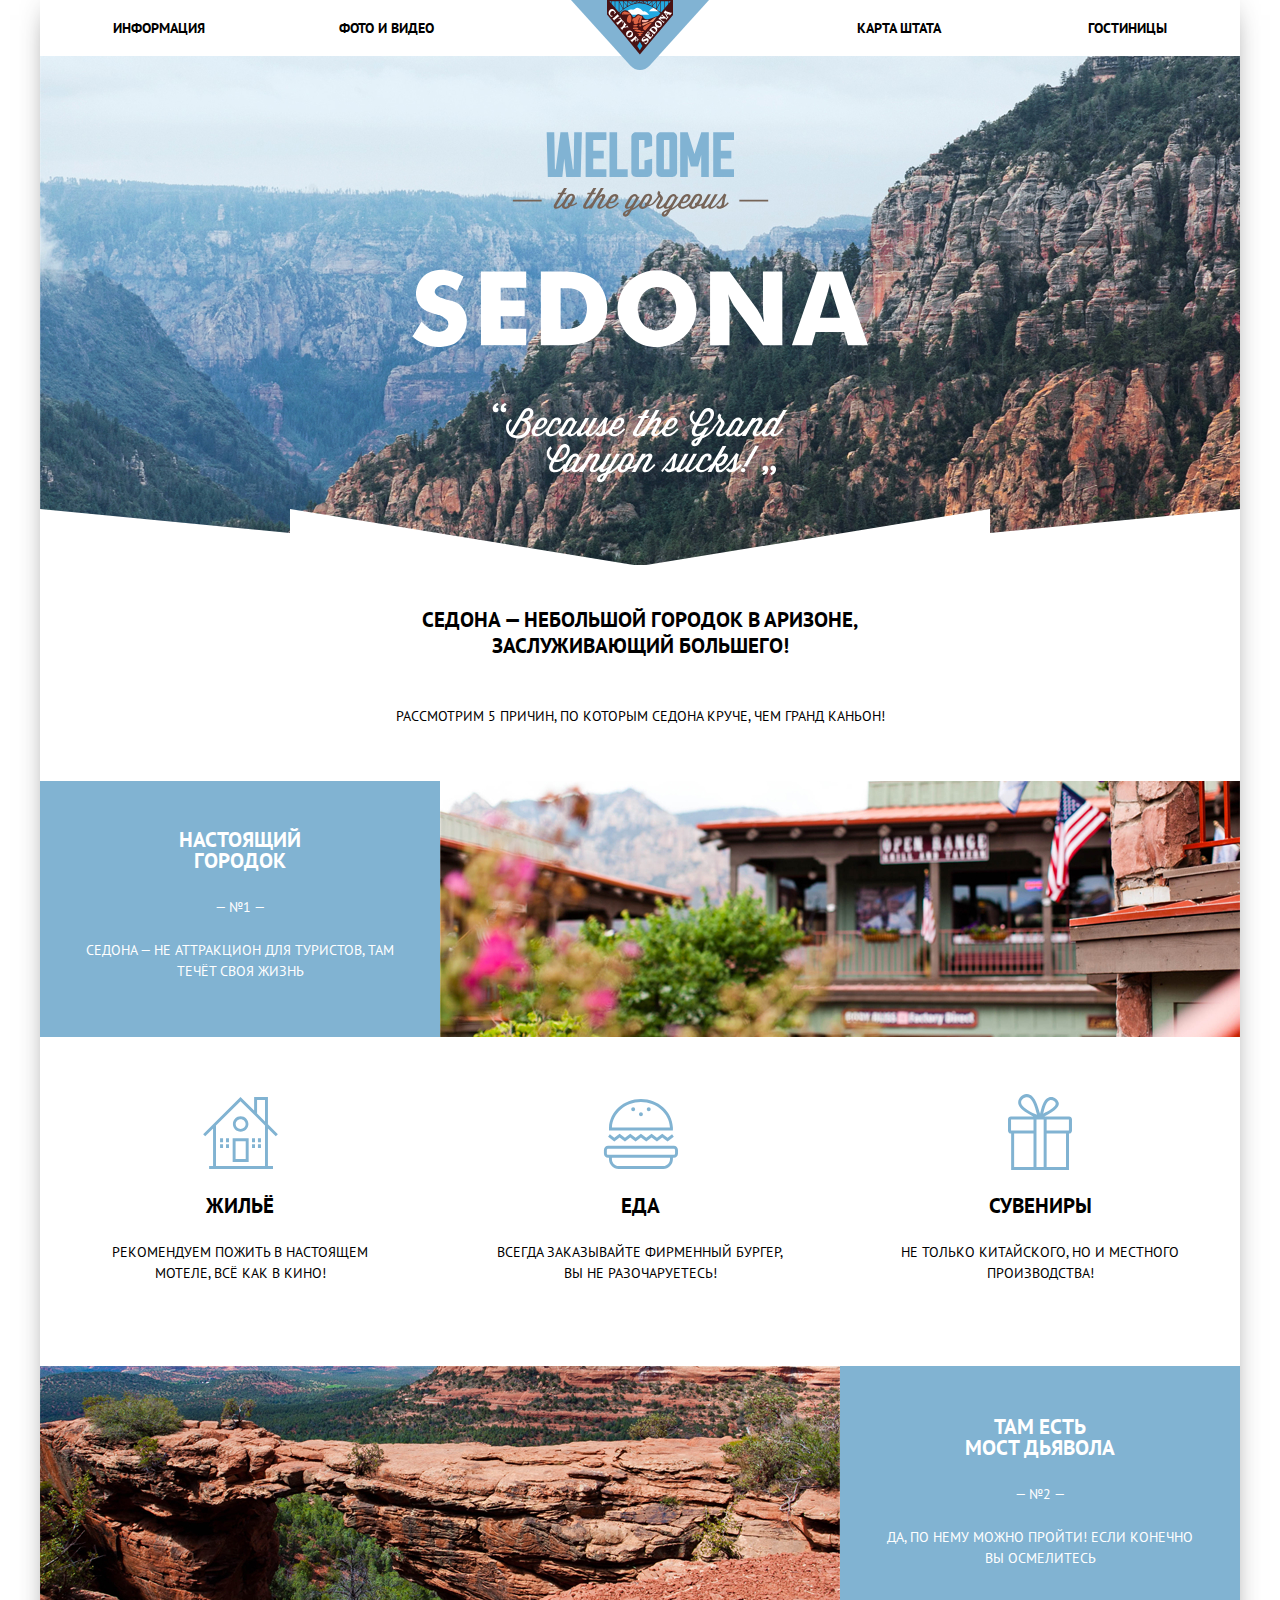
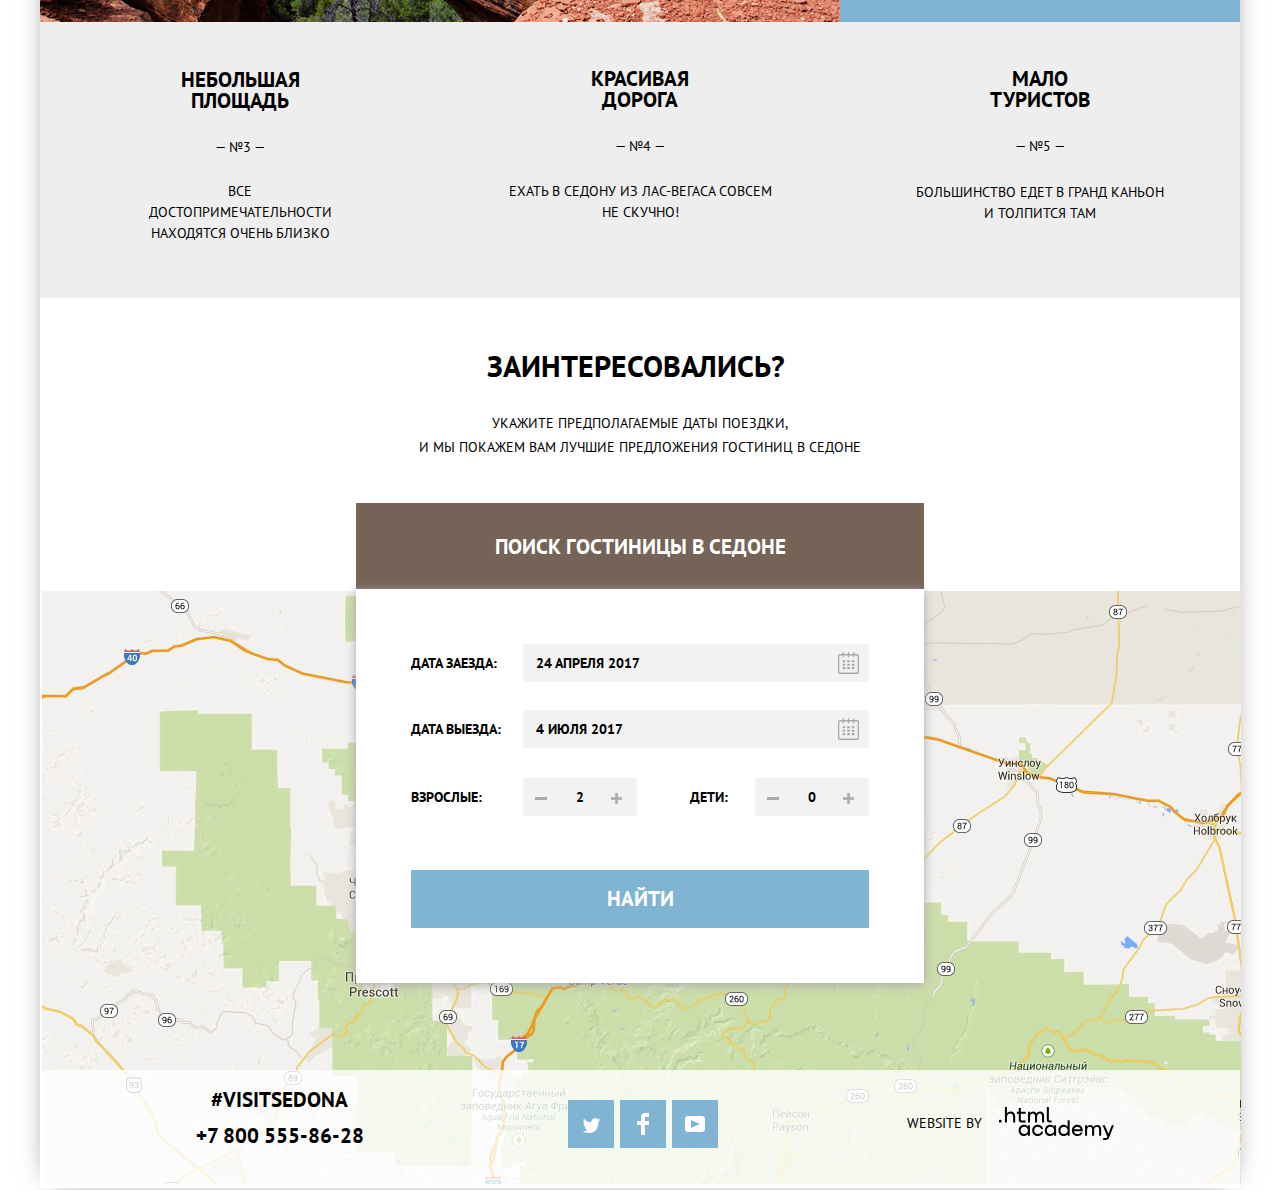
==== index.html @ 427b2b79 "правки" ====
<!DOCTYPE html>
<html class="page" lang="ru">
  <head>
    <meta charset="utf-8">
    <title>HTML Academy: Седона</title>
    <link rel="stylesheet" href="https://fonts.googleapis.com/css2?family=PT+Sans:ital,wght@0,400;0,700;1,400;1,700&display=swap">
    <link href="css/normalize.css" rel="stylesheet">
    <link href="css/style.css" rel="stylesheet">
    <link rel="icon" href="favicon.ico">
    <link rel="icon" href="img/favicon/icon.svg" type="image/svg+xml">
    <link rel="apple-touch-icon" href="img/favicon/180.png">
    <link rel="manifest" href="manifest.webmanifest">
  </head> 
  <body class="page-body main-page-body">
    <header class="main-header">
      <nav class="main-navigation">
        <a class="main-header-logo">
          <img src="img/logo.svg" width="138" height="70" alt="Логотип сайта">
        </a>
        <ul class="site-navigation">
          <li class="site-navigation-item"><a href="#">Информация</a></li>
          <li class="site-navigation-item"><a href="#">Фото и видео</a></li>
          <li class="site-navigation-item"><a href="#">Карта штата</a></li>
          <li class="site-navigation-item"><a href="catalog.html">Гостиницы</a></li>
      </ul>
  </nav>
    </header>  
    <main class="center">
        <section class="greetings">
          <div class="greetings-picture">
            <img class="welcome-sedona" src="img/welcome-imgs/welcome.svg" width="457" height="351" alt="Welcome to the georgeous Sedona! Because the Grand Canyon sucks! ">
          </div>
          <div class="greetings-text">
            <h1 class="welcome">Седона — небольшой городок в Аризоне,<br>заслуживающий большего!</h1>
            <p>Рассмотрим 5 причин, по которым Седона круче, чем Гранд Каньон!</p>
          </div>
          <div class="greetings-decoration">
            <svg width="1200" height="57" viewBox="0 0 1200 57" fill="none" xmlns="http://www.w3.org/2000/svg">
              <path d="M0 57V0L250 24V0L600 57L950 0V24L1200 0V57H0Z" fill="white"/>
            </svg>
          </div>
        </section>
        <section class="features">
          <h2 class="visually-hidden">Преимущества</h2>
            <ul class="features-list">
              <li class="feature-item feature-special-1">
                <div class="feature-item-text true-town">
                  <h3>Настоящий<br>городок</h3>
                  <p>— №1 —</p>
                  <p>Седона — не аттракцион для туристов, там<br>течёт своя жизнь</p>
                </div>
                <img src="img/main-page-imgs/cafe-img.jpg" width="800" height="256" alt="Повседневная атмосфера города">
                <ul class="entertainments-list">
                  <li class="entertainment-item house">
                    <h3>Жильё</h3>
                    <p>Рекомендуем пожить в настоящем<br>мотеле, всё как в кино!</p>
                  </li>
                  <li class="entertainment-item food">
                    <h3>Еда</h3>
                    <p>Всегда заказывайте фирменный бургер,<br>вы не разочаруетесь!</p>
                  </li>
                  <li class="entertainment-item souvenirs">
                    <h3>Сувениры</h3>
                    <p>Не только китайского, но и местного<br>производства!</p>
                  </li>
                </ul>
              </li>
              <li class="feature-item feature-special-2">
                <div class="feature-item-text bridge">
                  <h3>Там есть<br>Мост дьявола</h3>
                  <p>— №2 —</p>
                  <p>Да, по нему можно пройти! Если конечно<br>вы осмелитесь</p>
                </div>
                  <img src="img/main-page-imgs/bridge-img.jpg" width="800" height="256" alt="Каменный проход над пропастью">
              </li>
              <li class="feature-item square">
                  <h3>Небольшая<br> площадь</h3>
                  <p>— №3 —</p>
                  <p>Все достопримечательности находятся очень близко</p>
              </li>
              <li class="feature-item road">
                  <h3>Красивая<br> дорога</h3>
                  <p>— №4 —</p>
                  <p>Ехать в седону из Лас-Вегаса совсем не скучно!</p>
              </li>
              <li class="feature-item tourists">
                  <h3>Мало<br> туристов</h3>
                  <p>— №5 —</p>
                  <p>Большинство едет в гранд каньон и толпится там</p>
              </li>
            </ul>
        </section>
        <section class="modal">
          <h2 class="interested">Заинтересовались?</h2>

          <p class="modal-descripion">Укажите предполагаемые даты поездки,<br>и мы покажем вам лучшие предложения гостиниц в Седоне</p>
          <button class="button modal-open" type="button">поиск гостиницы в Седоне</button>
          <form class="find-hotel-form" action="https://echo.htmlacademy.ru" method="post">
            <p class="find-hotel-item input-flex-calendar">
              <label for="check-in">Дата заезда:</label>   
            </p>
            <div class="calendar-container input-flex-calendar">         
              <input class="form-background form-date" type="text" name="check-in" id="check-in" placeholder="24 апреля 2017">
              <button class="calendar button-input" type="button">
                <svg width="21" height="23" viewBox="0 0 21 23" fill="none" xmlns="http://www.w3.org/2000/svg">
                  <path fill-rule="evenodd" clip-rule="evenodd" d="M16.406 3.02498H19.251C20.217 3.02498 21 3.84698 21 4.86198V21.164C21 22.179 20.217 23 19.251 23H1.75C0.784 23 0 22.179 0 21.164V4.86198C0 3.84698 0.784 3.02498 1.75 3.02498H4.593V1.64798C4.593 1.26698 4.887 0.958984 5.25 0.958984C5.612 0.958984 5.906 1.26698 5.906 1.64798V3.02498H9.844V1.64798C9.844 1.26698 10.138 0.958984 10.501 0.958984C10.862 0.958984 11.156 1.26698 11.156 1.64798V3.02498H15.094V1.64798C15.094 1.26698 15.387 0.958984 15.75 0.958984C16.112 0.958984 16.406 1.26698 16.406 1.64798V3.02498ZM19.5646 21.484C19.6466 21.3979 19.691 21.2828 19.688 21.164H19.689V4.86198C19.689 4.60898 19.493 4.40298 19.252 4.40298H16.407V5.78098C16.407 6.16198 16.113 6.46998 15.751 6.46998C15.388 6.46998 15.095 6.16198 15.095 5.78098V4.40298H11.157V5.78098C11.157 6.16198 10.863 6.46998 10.502 6.46998C10.139 6.46998 9.845 6.16198 9.845 5.78098V4.40298H5.907V5.78098C5.907 6.16198 5.613 6.46998 5.251 6.46998C4.888 6.46998 4.594 6.16198 4.594 5.78098V4.40298H1.75C1.50263 4.40953 1.30696 4.61458 1.312 4.86198V21.164C1.30696 21.4114 1.50263 21.6164 1.75 21.623H19.251C19.3698 21.6201 19.4826 21.5701 19.5646 21.484Z" fill="#A9A9A9"/>
                  <path fill-rule="evenodd" clip-rule="evenodd" d="M4.59399 9.2251H7.21899V11.2911H4.59399V9.2251ZM4.59399 12.6681H7.21899V14.7351H4.59399V12.6681ZM7.21899 16.1121H4.59399V18.1781H7.21899V16.1121ZM9.18799 16.1121H11.813V18.1781H9.18799V16.1121ZM11.813 12.6681H9.18799V14.7351H11.813V12.6681ZM9.18799 9.2251H11.813V11.2911H9.18799V9.2251ZM16.406 16.1121H13.781V18.1781H16.406V16.1121ZM13.781 12.6681H16.406V14.7351H13.781V12.6681ZM16.406 9.2251H13.781V11.2911H16.406V9.2251Z" fill="#A9A9A9"/>
                </svg>
              </button>
            </div>
            <p class="find-hotel-item input-flex-calendar">
              <label for="check-out">Дата выезда:</label>
            </p>
            <div class="calendar-container input-flex-calendar">
              <input class="form-background form-date" type="text" name="check-out" id="check-out" placeholder="4 июля 2017">
              <button class="calendar button-input" type="button">
                <svg width="21" height="23" viewBox="0 0 21 23" fill="none" xmlns="http://www.w3.org/2000/svg">
                  <path fill-rule="evenodd" clip-rule="evenodd" d="M16.406 3.02498H19.251C20.217 3.02498 21 3.84698 21 4.86198V21.164C21 22.179 20.217 23 19.251 23H1.75C0.784 23 0 22.179 0 21.164V4.86198C0 3.84698 0.784 3.02498 1.75 3.02498H4.593V1.64798C4.593 1.26698 4.887 0.958984 5.25 0.958984C5.612 0.958984 5.906 1.26698 5.906 1.64798V3.02498H9.844V1.64798C9.844 1.26698 10.138 0.958984 10.501 0.958984C10.862 0.958984 11.156 1.26698 11.156 1.64798V3.02498H15.094V1.64798C15.094 1.26698 15.387 0.958984 15.75 0.958984C16.112 0.958984 16.406 1.26698 16.406 1.64798V3.02498ZM19.5646 21.484C19.6466 21.3979 19.691 21.2828 19.688 21.164H19.689V4.86198C19.689 4.60898 19.493 4.40298 19.252 4.40298H16.407V5.78098C16.407 6.16198 16.113 6.46998 15.751 6.46998C15.388 6.46998 15.095 6.16198 15.095 5.78098V4.40298H11.157V5.78098C11.157 6.16198 10.863 6.46998 10.502 6.46998C10.139 6.46998 9.845 6.16198 9.845 5.78098V4.40298H5.907V5.78098C5.907 6.16198 5.613 6.46998 5.251 6.46998C4.888 6.46998 4.594 6.16198 4.594 5.78098V4.40298H1.75C1.50263 4.40953 1.30696 4.61458 1.312 4.86198V21.164C1.30696 21.4114 1.50263 21.6164 1.75 21.623H19.251C19.3698 21.6201 19.4826 21.5701 19.5646 21.484Z" fill="#A9A9A9"/>
                  <path fill-rule="evenodd" clip-rule="evenodd" d="M4.59399 9.2251H7.21899V11.2911H4.59399V9.2251ZM4.59399 12.6681H7.21899V14.7351H4.59399V12.6681ZM7.21899 16.1121H4.59399V18.1781H7.21899V16.1121ZM9.18799 16.1121H11.813V18.1781H9.18799V16.1121ZM11.813 12.6681H9.18799V14.7351H11.813V12.6681ZM9.18799 9.2251H11.813V11.2911H9.18799V9.2251ZM16.406 16.1121H13.781V18.1781H16.406V16.1121ZM13.781 12.6681H16.406V14.7351H13.781V12.6681ZM16.406 9.2251H13.781V11.2911H16.406V9.2251Z" fill="#A9A9A9"/>
                </svg>
              </button>
            </div>
            <p class="find-hotel-item input-flex-lessmore">
              <label for="adults">Взрослые:</label>
            </p>
            <div class="less-more-container input-flex-lessmore" >
              <input class="form-background form-people" type="text" name="adults" id="adults" placeholder="2">
              <button class="less button-input" type="button">
                <svg width="12" height="3" viewBox="0 0 12 3" fill="none" xmlns="http://www.w3.org/2000/svg">
                  <rect width="12" height="3" fill="#A9A9A9"/>
                </svg>
              </button>
              <button class="more button-input" type="button">
                <svg width="11" height="11" viewBox="0 0 11 11" fill="none" xmlns="http://www.w3.org/2000/svg">
                  <path fill-rule="evenodd" clip-rule="evenodd" d="M4.23086 6.76932V11H6.76932V6.76932H11V4.23086H6.76932V0H4.23085V4.23086H0V6.76932H4.23086Z" fill="#A9A9A9"/>
                </svg>
              </button>
            </div>
            <p class="find-hotel-item input-flex-lessmore left">
            <label for="kids">Дети:</label>
            </p>
            <div class="less-more-container input-flex-lessmore">
              <input class="form-background form-people" type="text" name="kids" id="kids" placeholder="0">
              <button class="less button-input" type="button">
                <svg width="12" height="3" viewBox="0 0 12 3" fill="none" xmlns="http://www.w3.org/2000/svg">
                  <rect width="12" height="3" fill="#A9A9A9"/>
                </svg>
              </button>
              <button class="more button-input" type="button">
                <svg width="11" height="11" viewBox="0 0 11 11" fill="none" xmlns="http://www.w3.org/2000/svg">
                  <path fill-rule="evenodd" clip-rule="evenodd" d="M4.23086 6.76932V11H6.76932V6.76932H11V4.23086H6.76932V0H4.23085V4.23086H0V6.76932H4.23086Z" fill="#A9A9A9"/>
                </svg>
              </button>
            </div>
            <button class="button modal-submit" type="submit">Найти</button>
          </form>
        </section>
        <section class="map">
          <h2 class="visually-hidden">Где находится Седона?</h2>
          <a href="https://goo.gl/maps/r3oEEsJiwY8pr3YB9">
            <img src="img/map.png" width="1199" height="594" alt="Как добраться до города">
          </a>
        </section>
      </main>
      <footer class="main-footer footer-opacity">
        <div class="footer-info">
          <p class="hashtag">
            #visitsedona
          </p>
          <p class="contacts">
            <a class="footer-phone" href="tel:+78005558628">+7 800 555-86-28</a>
          </p>
        </div>
        <section class="footer-social">
          <h2>Давайте дружить!</h2>
            <ul class="social-list">
              <li>
                <a class="social-button twitter" href="#">
                  <span class="visually-hidden">Twitter</span>
                  <svg width="17" height="17" viewBox="0 0 17 17" fill="none" xmlns="http://www.w3.org/2000/svg">
                    <path d="M10.95 1.14409C12.635 0.648089 13.934 1.41409 14.527 2.32309C15.2 2.09209 15.858 1.84209 16.538 1.61509C16.5249 2.30145 16.2117 2.94761 15.681 3.38309C16.366 3.55309 16.985 2.89209 16.985 2.89209C16.816 3.89209 15.979 4.68009 15.422 4.91609C15.191 11.6661 12.247 16.1331 5.34498 15.9981H4.89898C4.48898 15.9981 0.734977 15.5381 0.000976562 14.1111C2.27198 14.3071 3.89398 13.6891 4.69398 12.9341C3.73398 12.6341 2.01498 12.4571 1.71498 9.98409C2.06398 10.0901 2.27898 10.2121 2.90498 10.1031C1.70498 9.24709 0.373977 8.53009 0.447977 6.33009C0.732977 6.65809 1.51498 6.86609 1.78798 6.80209C1.08498 6.56109 -0.182023 3.44209 0.893977 1.85009C2.71198 3.70409 4.62898 5.45609 8.04598 5.62309C8.25398 3.33009 9.18298 1.79309 10.95 1.14409Z" fill="white"/>
                  </svg>
                </a>
              </li>
              <li>
                <a class="social-button facebook" href="#">
                  <span class="visually-hidden">Facebook</span>
                  <svg width="12" height="22" viewBox="0 0 12 22" fill="none" xmlns="http://www.w3.org/2000/svg">
                    <path d="M12 4V0H8C5.79086 0 4 1.79086 4 4V8H0V12H4V22H8V12H12V8H8V4H12Z" fill="white"/>
                  </svg>                    
                </a>
              </li>
              <li>
                <a class="social-button youtube" href="#">
                  <span class="visually-hidden">YouTube</span>
                  <svg width="20" height="16" viewBox="0 0 20 16" fill="none" xmlns="http://www.w3.org/2000/svg">
                    <path fill-rule="evenodd" clip-rule="evenodd" d="M3 0H17C18.65 0 20 1.35 20 3V13C20 14.65 18.65 16 17 16H3C1.35 16 0 14.65 0 13V3C0 1.35 1.35 0 3 0ZM6.027 4.002V11.998L15.014 8L6.027 4.002Z" fill="white"/>
                  </svg>
                </a>
              </li>
            </ul>
        </section>
        <p class="footer-copyright">
          <span> Website by</span>
          <a class="button htmlacademy-logo" href="https://htmlacademy.ru/intensive/htmlcss">
            <svg width="115" height="33" viewBox="0 0 115 33" fill="none" xmlns="http://www.w3.org/2000/svg">
            <path d="M0 12.8691V15.4429H2.45789V12.8691H0Z" fill="black"/>
            <path d="M11.6466 4.52562C10.0863 4.52562 8.82534 5.23341 8.03454 6.26294H7.94905V0H5.91864V15.4429H7.94905V10.1451C7.94905 8.02172 9.27418 6.49888 11.2191 6.49888C13.0572 6.49888 14.1258 7.87158 14.1258 9.71614V15.4429H16.1563V9.35153C16.1563 6.41308 14.3396 4.52562 11.6466 4.52562Z" fill="black"/>
            <path d="M26.6171 4.82696H21.8082V1.07349H19.7778V4.82696H17.8542V6.80022H19.7778V12.7843C19.7778 14.5002 20.7396 15.4439 22.4708 15.4439H26.6171V13.4492H22.8769C22.193 13.4492 21.8082 13.0632 21.8082 12.3983V6.80022H26.6171V4.82696Z" fill="black"/>
            <path d="M41.1215 4.54712C39.497 4.54712 38.2576 5.34071 37.5736 6.60618H37.5095C36.8897 5.36217 35.7356 4.54712 34.154 4.54712C32.7434 4.54712 31.6746 5.29781 31.0336 6.3488H30.948V4.82596H29.0031V15.4429H31.0336V9.99504C31.0336 8.00032 32.0806 6.54184 33.6624 6.49894C35.1584 6.45604 36.0347 7.52847 36.0347 9.13708V15.4429H38.0652V9.82343C38.0652 7.44266 39.4758 6.49894 40.6941 6.49894C42.1688 6.49894 43.0452 7.52847 43.0452 9.13708V15.4429H45.0754V8.92261C45.0754 6.3488 43.6221 4.54712 41.1215 4.54712Z" fill="black"/>
            <path d="M47.8271 12.6975C47.8271 14.4348 48.8103 15.4429 50.6269 15.4429H52.6359V13.4696H50.9261C50.2422 13.4696 49.8574 13.0835 49.8574 12.4186V0H47.8271V12.6975Z" fill="black"/>
            <path d="M28.9048 19.6888H28.8192C28.027 18.6227 26.7425 17.8764 25.0295 17.8551C21.882 17.8124 19.6338 20.1365 19.6338 23.4202C19.6338 26.7252 21.9248 29.0494 25.008 29.0068C26.7637 28.9853 28.027 28.1965 28.8192 27.0663H28.9048V28.7081H30.9177V18.1536H28.9048V19.6888ZM25.3077 27.0451C23.081 27.0451 21.6679 25.4245 21.6679 23.4202C21.6679 21.4159 23.081 19.7954 25.3077 19.7954C27.4703 19.7954 28.8836 21.4159 28.8836 23.4202C28.8836 25.4033 27.4703 27.0451 25.3077 27.0451Z" fill="black"/>
            <path d="M44.2095 21.9915C43.717 19.6034 41.5973 17.855 38.8139 17.855C35.4524 17.855 33.2042 20.307 33.2042 23.4201C33.2042 26.5331 35.4524 29.0067 38.8139 29.0067C41.5973 29.0067 43.717 27.2155 44.2095 24.8061H42.0898C41.6617 26.1494 40.3984 27.0662 38.8354 27.0662C36.6513 27.0662 35.2381 25.4244 35.2381 23.4201C35.2381 21.4158 36.6513 19.7953 38.8354 19.7953C40.4625 19.7953 41.6617 20.7548 42.0898 21.9915H44.2095Z" fill="black"/>
            <path d="M55.0836 19.6888H54.998C54.2058 18.6227 52.921 17.8764 51.2081 17.8551C48.0607 17.8124 45.8125 20.1365 45.8125 23.4202C45.8125 26.7252 48.1036 29.0494 51.1866 29.0068C52.9425 28.9853 54.2058 28.1965 54.998 27.0663H55.0836V28.7081H57.0962V18.1536H55.0836V19.6888ZM51.4866 27.0451C49.2596 27.0451 47.8466 25.4245 47.8466 23.4202C47.8466 21.4159 49.2596 19.7954 51.4866 19.7954C53.6491 19.7954 55.0622 21.4159 55.0622 23.4202C55.0622 25.4033 53.6491 27.0451 51.4866 27.0451Z" fill="black"/>
            <path d="M68.6538 19.7953H68.5682C67.776 18.6652 66.4483 17.8763 64.7568 17.855C61.6738 17.8123 59.3827 20.1365 59.3827 23.4415C59.3827 26.7251 61.6309 29.0493 64.7783 29.0067C66.4483 28.9853 67.776 28.239 68.5468 27.1729H68.6538V28.708H70.6665V13.356H68.6538V19.7953ZM65.0568 27.0662C62.8298 27.0662 61.4168 25.4458 61.4168 23.4415C61.4168 21.4372 62.8298 19.8166 65.0568 19.8166C67.2193 19.8166 68.6324 21.4585 68.6324 23.4415C68.6324 25.4458 67.2193 27.0662 65.0568 27.0662Z" fill="black"/>
            <path d="M78.3297 17.855C75.0752 17.855 72.8483 20.3497 72.8483 23.4414C72.8483 26.4479 74.9467 29.0067 78.3724 29.0067C80.8561 29.0067 82.8475 27.6633 83.5541 25.4244H81.4342C80.9634 26.4267 79.8286 27.0662 78.4582 27.0662C76.5312 27.0662 75.1608 25.7869 75.0108 24.1451H83.7682C84.0464 20.6269 81.8412 17.855 78.3297 17.855ZM78.2868 19.7953C79.9783 19.7953 81.2416 20.8401 81.5627 22.354H75.0538C75.3534 20.8614 76.6168 19.7953 78.2868 19.7953Z" fill="black"/>
            <path d="M98.1985 17.8762C96.5713 17.8762 95.3295 18.6651 94.6443 19.9232H94.5799C93.9591 18.6865 92.8029 17.8762 91.2184 17.8762C89.8054 17.8762 88.7347 18.6225 88.0924 19.6673H88.0068V18.1534H86.0583V28.7079H88.0924V23.2921C88.0924 21.3091 89.1417 19.8592 90.7261 19.8165C92.2247 19.7739 93.1028 20.84 93.1028 22.4392V28.7079H95.1368V23.1215C95.1368 20.7547 96.5499 19.8165 97.7703 19.8165C99.2477 19.8165 100.125 20.84 100.125 22.4392V28.7079H102.16V22.226C102.16 19.6673 100.704 17.8762 98.1985 17.8762Z" fill="black"/>
            <path d="M109.441 27.0237L105.801 18.1536H103.553L108.392 29.7104L108.371 29.753C108.028 30.6272 107.643 30.947 106.701 30.947H104.196V32.9726H106.701C108.542 32.9726 109.527 32.1411 110.212 30.3499L114.88 18.1536H112.803L109.441 27.0237Z" fill="black"/>
            </svg>
          </a>
        </p>
      </footer>
  </body>
</html>
---- css/style.css ----
:root {
    --black-text: #000000;
    --black-light: #333333;
    --blue-light: #81B3D2;
    --blue_bright: #23A9E1;
    --blue-basic: #81B3D3;
    --blue-hover: #669EC0;
    --blue-focus: #5496BD;
    --grey-dark: #766458;
    --grey-button: #766357;
    --grey-light: #A9A9A9;
    --grey-wet: #666666;
    --grey-extra-light: #CACACA; 
    --grey-button-hover: #604E43;
    --grey-button-focus: #503E33; 
    --grey-footer-focus: #BDBBBC; 
    --grey-form: #F2F2F2;
    --grey-blocked: #6A6A6A;
    --grey-shadow: #ABABAB;
    --grey-form-hover: #EBEBEB;
    --white-blocks: #FFFFFF;
    --white-basic: #EEEEEE;
    --white-body: #F2F2F2;
    --white-focus: #E5E5E5;  
    --white-opacity: rgba(255, 255, 255, 0.3);
    --footer-opacity: rgba(255, 255, 255, 0.8);
    --brown: #491213;
    --peach-dark: #DC6243;
    --peach-basic: #F49774;
    --peach-light: #F4B1A4;  
    --clear: rgba(0, 0, 0, 0);  
}

.visually-hidden {
    position: absolute;
    width: 1px;
    height: 1px;
    margin: -1px;
    border: 0;
    padding: 0;
    white-space: nowrap;
    clip-path: inset(100%);
    clip: rect(0 0 0 0);
    overflow: hidden;
}

.page {
    height: 100%;
}

.page-body {
    box-sizing: border-box;
    width: 1200px;
    margin: 0 auto;
    padding: 0;
    font-family: "PT Sans", "Arial", sans-serif;
    font-size: 14px;
    line-height: 21px;
    font-weight: 400;
    color: var(--black-text);
    text-transform: uppercase;
    background-color: var(--white-body);
    box-shadow: 0 0 30px -15px var(--black-light);
    background-color: var(--white-blocks);
    

    min-height: 100%;
    display: grid;
    grid-template-rows: min-content 1fr min-content;
    align-content: start;
}

a {
    text-decoration: none;
}
  

img {
    max-width: 100%;
    height: auto;
}

.main-header {
    width: 1200px;
}

.main-navigation {
    position: relative;

    font-size: 14px;
    line-height: 26px;
    color: var(--black-text);
    background-color: var(--white-blocks);

    font-weight: bold;    
    box-sizing: border-box;
    margin: 0;
    padding: 0;
}

.site-navigation {
    list-style: none; 
    margin: 0;
    padding: 15px 73px;
    box-sizing: border-box;
    width: 1200px;

    display: flex;
    justify-content: space-between;
}

.main-header-logo {
    box-sizing: border-box;

    position: absolute;
    left: 50%;
    transform: translatex(-50%);
    z-index: 1;
}

.site-navigation-item:nth-child(1) {
    box-sizing: border-box;
    width: 200px;
}

.site-navigation-item:nth-child(2)  {
    box-sizing: border-box;
    width: 200px;
    margin-right: 175px;
}

.site-navigation-item:nth-child(3)  {
    box-sizing: border-box;
    width: 200px;
    text-align: end;
}

.site-navigation-item:nth-child(4)  {
    box-sizing: border-box;
    width: 200px;
    margin: 0;
    text-align: end;
}


.site-navigation a {
    color: var(--black-text);
}

.site-navigation a:hover {
    color: var(--blue-light);
}


.site-navigation a:focus {
    color: var(--black-text);  
    opacity: 0.3;
}



.greetings {
    line-height: 26px;
    box-sizing: border-box;
}

.greetings-picture {
    background-image: url(../img/main-page-imgs/background-photo.jpg);
    background-color: var(--white-blocks);
    background-position:  center;
    background-repeat: no-repeat;
    background-size: cover;
    box-sizing: border-box;
    margin: 0;
    padding: 0;
    height: 509px;
    width: 1200px;

    position: relative;
}

.greetings-decoration {
    position: absolute;
    left: start;
    top: 509px;
}


.greetings-text {
    box-sizing: border-box;
    background-color: var(--white-blocks);
    margin: 0;
    padding: 42px 0 52px 0; 
    text-align: center;
    width: 1200px;
    
}

.greetings-text p {
    padding: 0;
    margin-top: 44px;
    margin-bottom: 0;
}

.welcome {
    font-size: 21px;
    line-height: 26px;
    font-weight: bold;
    box-sizing: border-box;
    margin: 0;
    text-align: center;
}

img.welcome-sedona {
    box-sizing: border-box;
    display: block;
    margin-left: auto;
    margin-right: auto;
    padding-top: 76px;
    padding-bottom: 216px;
}

.features {
    margin: 0;
}

.features-list {
    list-style: none;    
    margin: 0;
    padding: 0;
    box-sizing: border-box;
    display: grid;
    grid-template-columns: 1fr 1fr 1fr;
    background-color: var(--white-basic);
    width: 1200px;
}

.feature-item h3 {
    font-size: 21px;
    line-height: 21px;
    font-weight: bold;
    box-sizing: border-box;
    text-align: center;
    margin-top: 0;
    margin-bottom: 26px;
}

.feature-item-text {
    box-sizing: border-box;
    width: 400px;
    padding-top: 46px;
    justify-content: center;
    text-align: center;
    padding-left: 0;
    padding-right: 0;
}

.feature-item-text p {
    width: 400px;
}

.feature-special-1 {
    background-color: var(--blue-light);
    color:var(--white-blocks);
    box-sizing: border-box;

    grid-column: 1/-1;

    display: flex; 
    flex-wrap: wrap;
}

.feature-special-2 {
    background-color: var(--blue-light);
    color:var(--white-blocks);
    box-sizing: border-box;

    grid-column: 1/-1;

    display: flex; 
    flex-direction: row-reverse; 
    flex-wrap: nowrap;
}

.entertainments-list {
    box-sizing: border-box;
    list-style: none;
    background-color:var(--white-blocks);
    color:var(--black-text);
    margin: 0;
    padding: 0;
    width: 100%;

    display: grid;
    grid-template-columns: 1fr 1fr 1fr;
}

.entertainment-item {
    padding-left: 0;
    padding-right: 0;
}

.entertainment-item h3 {
    font-size: 21px;
    line-height: 21px;
    font-weight: bold;
    box-sizing: border-box;
    text-align: center;
}


.house {
    background-image: url(../img/icons-entertainments/home-icon.svg);
    background-repeat: no-repeat;
    background-position: center 60px;
    box-sizing: border-box;
    width: 400px;
    padding: 158px 0 68px;
    text-align: center;
}

.food {
    background-image: url(../img/icons-entertainments/food-icon.svg);
    background-repeat: no-repeat;
    background-position: center 62px;
    box-sizing: border-box;
    width: 400px;
    padding: 158px 0 68px;
    text-align: center;

}

.souvenirs {
    background-image: url(../img/icons-entertainments/present-icon.svg);
    background-repeat: no-repeat;
    background-position: center 56px;
    box-sizing: border-box;
    width: 400px;
    padding: 158px 0 68px;
    text-align: center;
}

.feature-item-text h3{
    text-align: center;
}

.feature-item-text p{
    margin-bottom: 22px;
}

.true-town {
    box-sizing: border-box;
    padding: 48px 0 30px;
    text-align: center;

}

.bridge {
    box-sizing: border-box;
    padding: 50px 0 31px;
    text-align: center;

}

.square {
    box-sizing: border-box;
    padding: 47px 96px 54px;
    text-align: center;

}

.square p {
    box-sizing: border-box;
    margin-top: 23px;
    padding: 0;
    margin-bottom: 0;
    text-align: center;

}

.road {
    box-sizing: border-box;
    padding: 46px 68px 54px; 
    text-align: center;

}

.road p {
    box-sizing: border-box;
    margin-top: 24px;
    padding: 0;
    margin-bottom: 0;
    text-align: center;
}

.tourists {
    box-sizing: border-box;
    padding: 46px 76px 54px; 
    text-align: center;

}

.tourists p {
    box-sizing: border-box;
    margin-top: 25px;
    padding: 0;
    margin-bottom: 0;
    text-align: center;

}

.interested {
    font-size: 30px;
    line-height: 24px;   
    box-sizing: border-box; 
    text-align: center;
    margin-top: 0;
    padding-top: 56px;
    margin-left: 447px;
    margin-right: auto;
}

.modal {
    color: var(--black-text);
    background-color: var(--white-blocks); 
    box-sizing: border-box; 

    display:flex;
    justify-content:center;
    align-items:center;
    flex-direction: column;

    position: relative;

    width: 1200px;
}


.modal-descripion {
    text-align: center;
    margin-top: 8px;
    line-height: 24px;
}

.modal-open {
    background-color: var(--grey-button);
    color: var(--white-blocks);
    box-sizing: border-box;
    margin-left: auto;
    margin-right: auto;
    margin-top: 30px;
    padding: 28px 136px;
    width: 568px;
    height: 88px;
}


.modal-submit {
    background-color: var(--blue-light);
    color: var(--white-blocks);
    box-sizing: border-box;
    text-align: center;
    padding: 20px 192px;
    width: 458px;
    height: 58px;
}

.button {
    font-size: 21px;
    line-height: 26px;
    box-shadow: none;
    border: none; 
    outline: none; 
    text-transform: uppercase;
    font-weight: bold;
    box-sizing: border-box;
    text-align: center;
}

.modal-open:hover {
    color: var(--white-blocks);
    background-color: var(--grey-button-hover);
    text-align: center;
}

.modal-open:focus {
    color: var(--white-opacity);
    background-color: var(--grey-button-focus);
    text-align: center; 
}

.modal-submit:hover {
    color: var(--white-blocks);
    background-color: var(--blue-hover);
    text-align: center;
}

.modal-submit:focus {
    color: var(--white-opacity);
    background-color: var(--blue-focus);
    text-align: center;
}

.form-background {
    background-color: var(--grey-form);
    border: none;
    text-transform: uppercase;
    font-weight: bold;
}

.form-background:hover {
    background-color: var(--grey-form-hover);
    border: none;
}

.form-background:focus {
    background-color: var(--white-blocks);
    border: 2px solid var(--white-focus);
    outline: none;
}



.form-date {
    box-sizing: border-box;
    width: 346px;
    height: 38px;
    padding-left: 13px;
    padding-top: 0;
}

.calendar-container ::placeholder, .less-more-container ::placeholder {
    opacity: 1;
    color: var(--black-text);
}

.calendar-container {
    position: relative;
    box-sizing: border-box;
    width: 346px;
    margin: 0;
    padding: 0;

    grid-column: 2/-1;
}

.calendar {
    position: absolute;
    border: none;
    right: 4px;
    top: 6px;
}

.button-input {
    background-color: var(--clear);
}



.button-input:hover path, .button-input:hover rect{
    fill: var(--black-text);
}

.button-input:focus path, .button-input:focus rect{
    fill: var(--blue-light);
}

.form-people {
    box-sizing: border-box;
    width: 114px;
    height: 38px;
    text-align: center;
}

.less-more-container {
    position: relative;
    box-sizing: border-box;
    width: 114px;
    margin: 0;
    padding: 0;
}

.less {
    position: absolute;
    border: none;
    left: 6px;
    top: 8px;
}

.more {
    position: absolute;
    border: none;
    right: 9px;
    top: 12px;
}



.find-hotel-form {
    font-weight: bold;
    box-sizing: border-box;
    text-align: left;
    width: 568px;
    padding: 55px;
    background-color: var(--white-blocks);
    margin-right: auto;
    box-shadow: 0 2px 10px 0 var(--grey-shadow);

    display: flex;
    flex-wrap: wrap;
    justify-content: space-between;
    align-items: center;

    position: absolute;
    top: 291px;
    left: 316px;
}



.map {
    margin-top: 0;
    margin-left: 1px;
    margin-right:0;
    margin-bottom: -120px;
    text-align: center;
    width: 1200px;
}



.main-footer {
    background-color: var(--white-blocks);
    color: var(--black-text);   
    box-sizing: border-box;
    text-align: center;
    
    padding-bottom: 0;
    padding-right:  73px;
    padding-left: 76px;
    margin: 0;
    align-items: center;
    width: 1200px;
    min-height: 118px;

    display: grid;
    grid-template-columns: 1fr 1fr 1fr;
}

.footer-info {
    width: 327px;
    font-size: 21px;
    line-height: 24px;
    font-weight: bold;
    box-sizing: border-box;
    text-align: center;
    color: var(--black-text);
    margin-top: 28px;
    margin-bottom: auto;
    margin-left: -3px;
    padding-right: auto;
}

.hashtag {
    margin: 0;
    margin-top: -10px;
}

.contacts {
    margin-top: 12px;
    margin-bottom: 0;
}




.footer-phone {
    text-align: center;
    color: var(--black-text);
}
 
.footer-phone:hover {
    color: var(--blue-light);
    text-align: center;
}

    
.footer-phone:focus {
    color: var(--grey-button); 
    text-align: center;
}
    

.footer-social {
    text-align: center;
    width: 400px;
    padding-left: 125px;
    padding-right: 125px;
    box-sizing: border-box;
    margin-top: -10px;
}

.footer-social h2 {
    display: none;
}
  
.footer-social .social-list {
    list-style: none;
    margin: 0;
    padding: 0;
    box-sizing: border-box;
    justify-content: center;
    text-align: center;
}
   
  
.social-button {
    color:var(--white-blocks);
    background-color: var(--blue-light);    
}
  
.social-button:hover {
    background-color: var(--blue-hover);
}

.social-button:focus {
    background-color: var(--blue-focus);
}

.twitter {
    display: block;
    box-sizing: border-box;
    width: 46px;
    height: 48px;
    padding-top: 17px ;
}

.facebook {
    display: block;
    box-sizing: border-box;
    width: 46px;
    height: 48px;
    padding-top: 13px;
}

.youtube {
    display: block;
    box-sizing: border-box;
    width: 46px;
    height: 48px;
    padding-top: 16px;
}

.social-button:hover {
    background-color: var(--blue-hover);
}

.social-button:focus {
    background-color: var(--blue-focus);
}

.social-button:focus path {
    opacity: 0.3;
}

.footer-copyright {
    box-sizing: border-box;
    width: 327px;
    font-size: 14px;
    line-height: 26px;
    color:var(--black-text);
    align-self: center;
    margin: 0;
    padding-left: 64px;
    padding-bottom: 5px;

    display: flex;
}


.footer-copyright .button {
    margin-left: 10px;

}

.footer-copyright .button:hover {
    color:var(--blue-light);
    box-sizing: border-box;
    text-align: center;
}

.footer-copyright .button:focus {
    color:var(--grey-footer-focus);  
    box-sizing: border-box;
    text-align: center;
}

.social-list {
    display: grid;
    grid-template-columns: auto auto auto;
    gap: 6px;
    padding-right: 125px;
    padding-left: 125px;
    margin: 0;
    text-align: center;
}

.htmlacademy-logo:hover path {
    fill: var(--blue-light);
}

.htmlacademy-logo:active path {
    fill: var(--grey-footer-focus);
}

.footer-opacity {
    background-color: var(--footer-opacity);
    height: 118px;
    padding-left: 79px;
}

.footer-copyright span {
    margin-top: 3px;
    margin-right: 7px;
}

/* Форма оформление */

.find-hotel-item {
    box-sizing: border-box;
    padding: 0;
    margin: 0;

    width: 112px;
}

.find-hotel-item:nth-child(4) {
    text-align: center;
}



.input-flex-calendar {
    margin-bottom: 28px;
}

.input-flex-lessmore {
    margin-bottom: 54px;
    margin-top: 2px;
}

.left {
    width: 65px;
    margin-left: auto;
}


.modal-submit {
    grid-column: 1/-1;
    justify-self: center;
    padding-top: 16px;
}
/* Разметка каталога */

.catalog-body {
    width: 1200px;
}

.active-page a {
    color: var(--grey-button);
}

.catalog-center {
    width: 1200px;
}

.catalog-filter {
    background-color: var(--blue-hover);
    background-image: url(../img/catalog-imgs/background-fitler.jpg);
    background-repeat: no-repeat;
    background-size: cover;
    font-size: 14px;
    line-height: 21px;
    color: var(--white-blocks);
    padding: 27px 64px 7px 0;
    box-sizing: border-box;
    width: 1200px;
}

.catalog-filter-name {
    font-size: 16px;
    line-height: 21px;
    font-weight: bold;
    box-sizing: border-box;
    margin-bottom: 24px;
}

.catalog-filter-form {
    display: grid;
    grid-template-columns: 1fr 1fr 2fr;

    box-sizing: border-box;
}

.filter-list {
    box-sizing: border-box;
    padding-left: 73px;
}

.filter-column {
    width: 327px;
}

.filter-column-3 {
    box-sizing: border-box;
    margin: 0;
    margin-left: auto;
    padding: 0;
    text-align: left;
    font-size: 16px;
    line-height: 21px;
    font-weight: bold;
}

.infrastructure-fieldset {
    padding: 0;
    margin: 0;
    margin-left: 73px;
    border: none;
}

.infrastructure-list {
    list-style: none;
    margin: 0;
    padding: 0;
    box-sizing: border-box;

    display: flex;
    flex-direction: column;
    align-items: flex-start;
    justify-content: space-between;
}

.infrastructure-item {
    margin-bottom: 25px;
    margin-left: 37px;
}

.infrastructure-item:nth-child(3) {
    margin-bottom: 0;
}

.accommodation-fieldset {
    margin: 0;
    padding: 0;
    border: none;
}

.accommodation-list {
    list-style: none;
    margin: 0;
    padding: 0;
    box-sizing: border-box;
    
    display: flex;
    flex-direction: column;
    align-items: start;
}

.accommodation-item {
    margin-bottom: 25px;
    margin-left: 41px;
}


.catalog-filter-price {
    background-color: rgba(0,0,0,0);
    color: var(--white-blocks);
    box-sizing: border-box;
}
    
.catalog-filter-button {
    background-color: rgba(0,0,0,0);
    color: var(--white-blocks);
    box-sizing: border-box;
    width: 137px;
    height: 36px;
    border: 2px solid var(--white-blocks);
    border-radius: 3px;
    padding: auto;
    text-transform: uppercase;
    margin-top: 15px;
    margin-left: 85px;
    font-size: 14px;
    line-height: 21px;
}


.catalog-filter-button:hover {
    background-color: var(--white-blocks);
    color: var(--black-text);
    box-sizing: border-box;
}


.catalog-results {
    background-color: var(--white-blocks);
    box-sizing: border-box;
    padding-top: 30px;
    margin-bottom: 7px;
}

.sorting-flex {
    display: flex;
    flex-wrap: wrap;
    align-items: flex-start;
    justify-content: flex-start;
    
    box-sizing: border-box;
    padding-bottom: 30px;
}

.sorting-flex h3 {
    box-sizing: border-box;
    width: 200px;
    padding-left: 73px;
    line-height: 26px;
    font-size: 21px;
    margin: 0;    
}


.results-sorting-list {
    list-style: none;
    padding: 0 0 0 40px;
    margin: 0;
    box-sizing: border-box;
    font-size: 12px;
    line-height: 18px;
    width: 888px;

    display: flex;
    flex-wrap: wrap;
    vertical-align: text-top;
    justify-content: flex-start;
}

.results-container {
    box-sizing: border-box;
    padding-left: 35px;
    width: 1000px;
    display: flex;
    flex-wrap: wrap;
    align-items: baseline;
}

.results-sorting-name {
    box-sizing: border-box;
    font-size: 12px;
    line-height: 18px;
    width: 75px;
    margin: 0;
    padding: 0;
}

.results-sorting-item {
    font-size: 12px;
    line-height: 12px;
    box-sizing: border-box;
    width: 82px;
}

.results-sorting-item a {
    color: var(--black-text);
    opacity: 0.3;
    border-bottom: dotted 1px var(--blue-light);
}


.results-sorting-item a:hover {
    color: var(--blue-light);
    border-bottom: dotted 1px var(--blue-light);
    opacity: 1;
}

.results-sorting-item a:focus {
    color: var(--black-text);
    border: none;
    opacity: 1;
}

.sorting-item-active a {
    color: var(--blue-light);
    border: none;
    opacity: 1;
}

.sorting-item-active path {
    fill: var(--blue-light);
}


.results-sorting-item:nth-child(4) {
    text-align: end;
    margin-left: auto;
    width: 23px;
}

.results-sorting-item:nth-child(5) {
    text-align: end;
    margin-right: 73px;
    width: 23px;
    align-self: flex-end;
}

.results-sorting-item:nth-child(4) a, .results-sorting-item:nth-child(5) a{
    border: none;
    opacity: 1;
}

.triangle {
    margin-top: 7px;
}

.results-sorting-triangle path, .results-sorting-triangle path {
    color: var(--grey-extra-light);
}

.results-sorting-triangle:hover path, .results-sorting-triangle:hover path {
    fill: var(--black-text);
}

.results-sorting-triangle:focus path, .results-sorting-triangle:focus path {
    fill: var(--blue-light);
}


.results-list {
    list-style: none;
    margin: 0;
    padding: 0;
    box-sizing: border-box;

    display: grid;
    grid-template-rows: 1fr 1fr 1fr;
    flex-wrap: wrap;
}

.results-item {
    box-sizing: border-box;
    border-top: solid 1px var(--white-focus);
    padding-top: 30px;
    padding-bottom: 23px;
    width: 1200px;
}

.results-item:nth-child(3) {
    box-sizing: border-box;
    border-bottom: solid 1px var(--white-focus);
}

.result-name {
    font-size: 21px;
    line-height: 26px;
    color: var(--black-text);
    font-weight: bold;
    box-sizing: border-box;
    margin: 0;
    margin-bottom: 10px;

    grid-column: 1/-1;
}

.more-info-button {
    font-size: 14px;
    line-height: 21px;
    font-weight: bold;
    color: var(--white-blocks);
    background-color: var(--blue-light);
    box-sizing: border-box;
    padding-left: 17px;
    padding-top: 4px;
    height: 27px;
}

.more-info-button:hover {
    background-color: var(--blue-hover);
    color: var(--white-blocks);
    box-sizing: border-box;
}

.more-info-button:focus {
    color: var(--white-opacity);
    background-color: var(--blue-focus);
    box-sizing: border-box;
}

.book-button {
    font-size: 14px;
    line-height: 21px;
    font-weight: bold;
    color: var(--white-blocks);
    background-color: var(--grey-button);
    box-sizing: border-box;
    padding: 4px 15px;
    height: 27px;
    text-align: center;
}

.book-button:hover {
    color: var(--white-blocks);
    background-color: var(--grey-button-hover);
    box-sizing: border-box;
}

.book-button:focus {
    color: var(--white-opacity);
    background-color: var(--grey-button-focus);
    box-sizing: border-box;
}

.results-rating {
    box-sizing: border-box;
    width: 200px;
    align-items: flex-end;
    margin-top: -8px;
    margin-left: auto;
}

.stars {
    font-size: 0;
    width: 94px;
    height: 17px;
    margin-left: auto;
    margin-right: 73px;
    margin-top: auto;
    margin-bottom: 47px;
    background-image: url(../img/icons-buttons/star.svg);
    background-repeat: space;
}

.stars-four {
    width: 88px;
}

.stars-three {
    width: 64px;
}

.stars-two {
    width: 40px;
}

.rating {
    box-sizing: border-box;
    background-color: var(--grey-form);
    box-sizing: border-box;
    text-align: center;
    width: 110px;
    margin-right: 73px;
    margin-left: auto;
    margin-top: 0;
    margin-bottom: 0;
    padding-left: 3px;
    padding-top: 4px;
    height: 27px;
}

.amara-resort-spa {
    box-sizing: border-box;
    display: flex;
    align-items: center;
    justify-content: space-around;

}

.desert-quail-inn {
    box-sizing: border-box;
    display: flex;
    align-items: center;
    justify-content: space-around;
}

.villas-at-poco-diablo {
    box-sizing: border-box;
    display: flex;
    align-items: center;
    justify-content: space-around;
}

.results-img {
    box-sizing: border-box;
    width: 208px;
    justify-content: flex-end;
    padding-left: 73px;
}


.results-text {
    box-sizing: border-box;
    width: 265px;

    align-self: flex-start;
    margin-left: 29px;
    margin-right: 0;
    padding: 0;

    display: grid;
    grid-template-columns: 110px 142px;
    gap: 6px;

    vertical-align: middle;
}

.results-text p {
    margin-top: 0;
    margin-bottom: 10px;
}

.results-text h3 {
    margin: 0;
    margin-top: -6px;
    padding: 0;
}

.result-name a {
    color: var(--black-text);
}

.result-name a:hover {
    color: var(--blue-focus);
}

.result-name a:active {
    color: var(--black-text);
    opacity: 0.3;
}

.infrastructure-item label {
    position: relative;
    display: block;
    cursor: pointer;
    user-select: none;
}

.accommodation-item label {
    position: relative;
    display: block;
    cursor: pointer;
    user-select: none;
}

.catalog-filter-checkbox + label::before {
    content: "";
    position: absolute;
    left: -39px;
    top: 0;

    background-image: url(../img/icons-buttons/checkbox-off.svg);
    background-repeat: no-repeat;
    background-position: 0 0;

    width: 23px;
    height: 23px;
}

.catalog-filter-checkbox:hover + label{
  color: var(--white-blocks);
}

.catalog-filter-checkbox:disabled + label{
    color: var(--grey-blocked);
}

.catalog-filter-checkbox:checked + label::after {
    content: "";
    position: absolute;
    top: 0;
    left: -39px;
    width: 27px;
    height: 23px;
    border: none;
    
    background-image: url(../img/icons-buttons/checkbox-on.svg);
    background-repeat: no-repeat;
    background-position: 0 0;
}

.catalog-filter-checkbox:checked+label::before {
    display: none;
}

.filter-item {
    margin: 0;
    padding: 0;
    border: none;
}

.range-filter {
    width: 317px;
    margin-top: 11px;
}

.filter-item legend {
    font-size: 16px;
    line-height: 21px;
    text-transform: uppercase;
    font-weight: 700;
}

.range-controls {
    box-sizing: content-box;
    height: 20px;
    position: relative;
    padding-top: 9px;
}

.range-controls .scale {
    height: 2px;
}

.scale {
    background: var(--white-opacity); 
}

.bar {
    width: 75%;
    margin-left: 0;
    background: var(--white-blocks);
}

.range-controls .bar {
    width: 80%;
    height: 2px;
}

.range-controls .toggle {
    width: 6px;
    height: 6px;
    padding: 0;
    border: 7px solid var(--white-blocks);
    background-color: var(--grey-shadow);
    border-radius: 50%;
    box-shadow: 0 3px 2px 0 var(--grey-shadow);

    position: absolute;
    top: -1px;
    left: -1px;

    cursor: pointer;
}

.toggle:hover {
    width: 6px;
    height: 6px;
    border: 10px solid var(--white-blocks);
    top: -7px;
    box-shadow: 0 3px 2px 0 var(--grey-shadow);
}

.range-controls .toggle-min {
    left: 0;
}
  
.range-controls .toggle-max {
    left: 251px;
}

.price-controls label {
    text-transform: uppercase;
    font-family: "PT Sans", "Arial", sans-serif;
    font-size: 16px;
}

.price-controls input {
    box-sizing: border-box;
    width: 158px;
    height: 32px;
    text-align: center;
    color: var(--white-blocks);
    background: none;
    border: none;
    font-size: 14px;
    line-height: 21px;


    font-family: inherit;
    font-size: inherit;
}

.filter-legend {
    margin-bottom: 10px;
    margin-left: 3px;
}

.price-controls {
    padding: auto;
    border: 2px solid var(--white-blocks);
    border-radius: 3px;
    box-sizing: border-box;
    width: 317px;

    display: flex;

    position: relative;
}

.rectangle {
    position: absolute;
    left: 50%;
    top: 5px;
}

.toggle-min {
    left: 0;
}

.toggle-max {
    left: 75%;
}

.min-price input, .max-price input{
    text-transform: uppercase;
    font-size: 14px;
    line-height: 21px;
    color: var(--white-blocks);
    opacity: 1;
    font-weight: normal;
}

.min-price ::placeholder, .max-price ::placeholder{
    opacity: 1;
    color: var(--white-blocks);
}
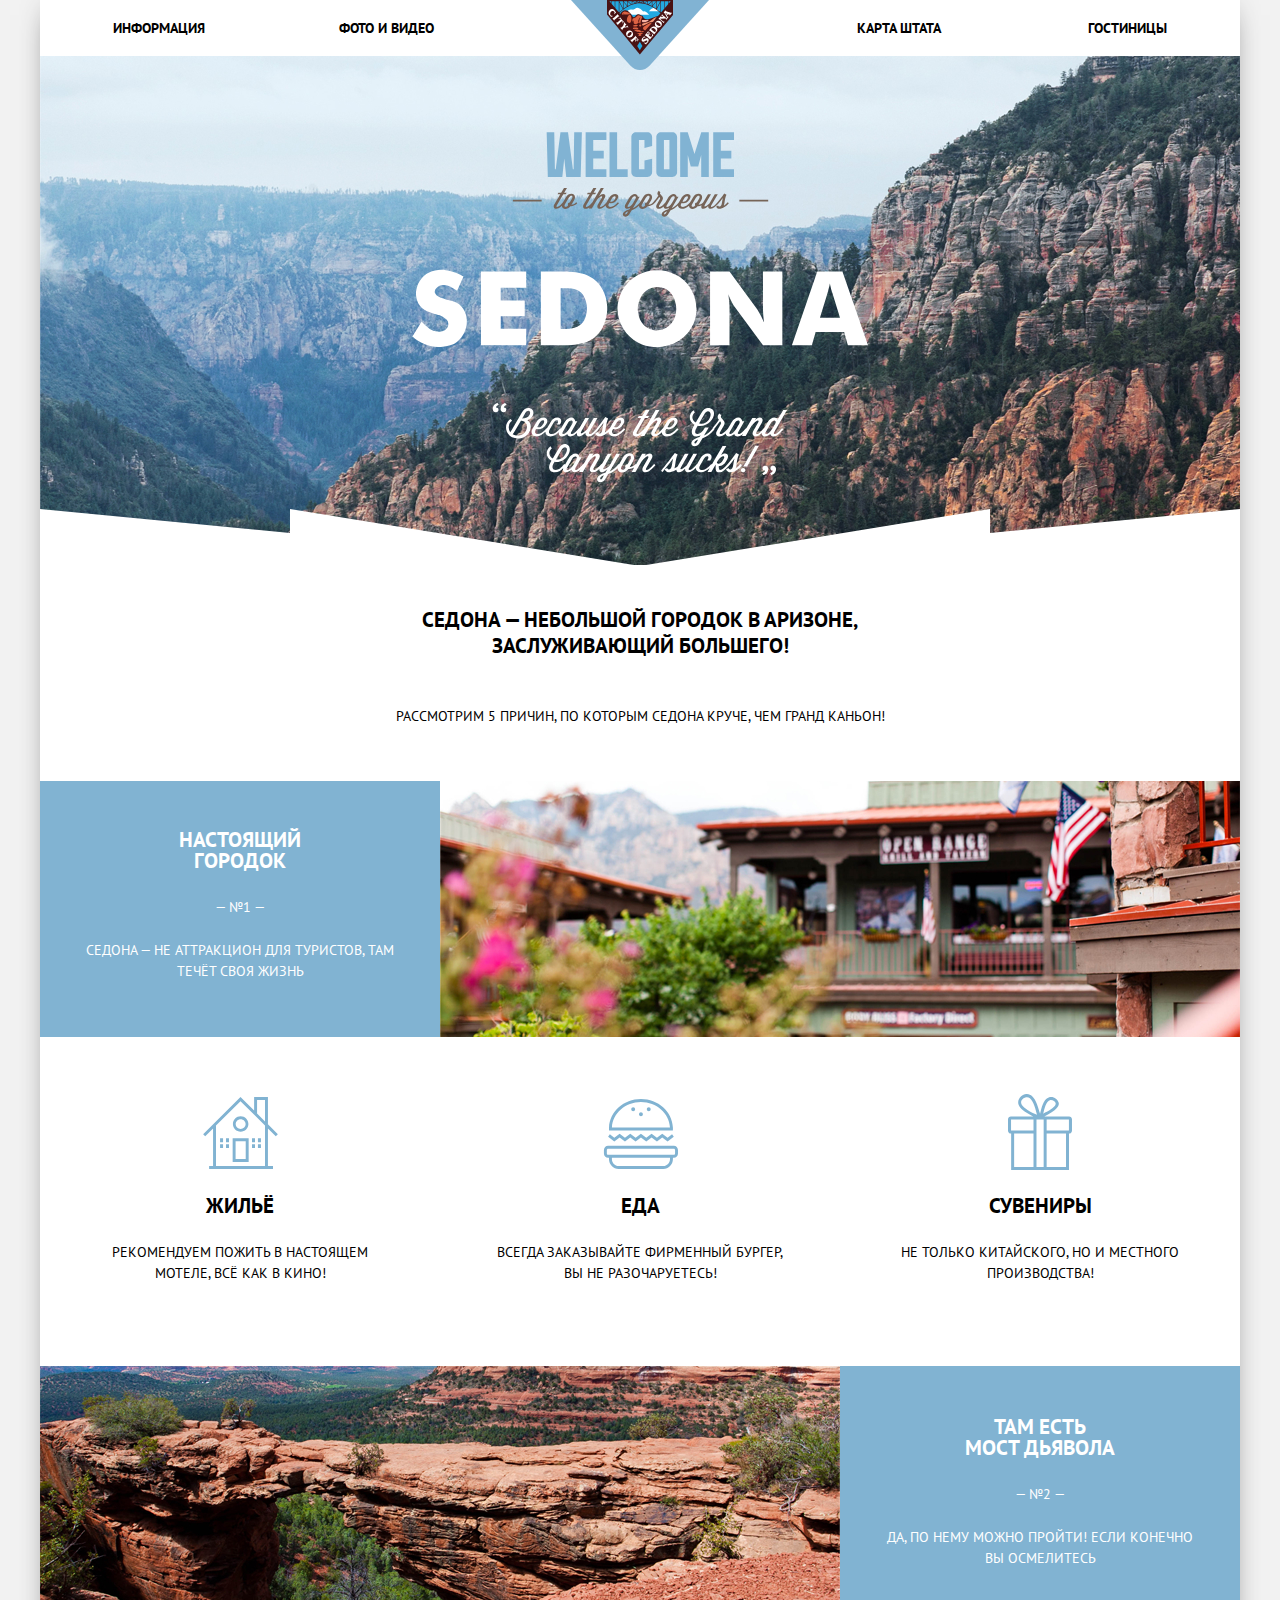
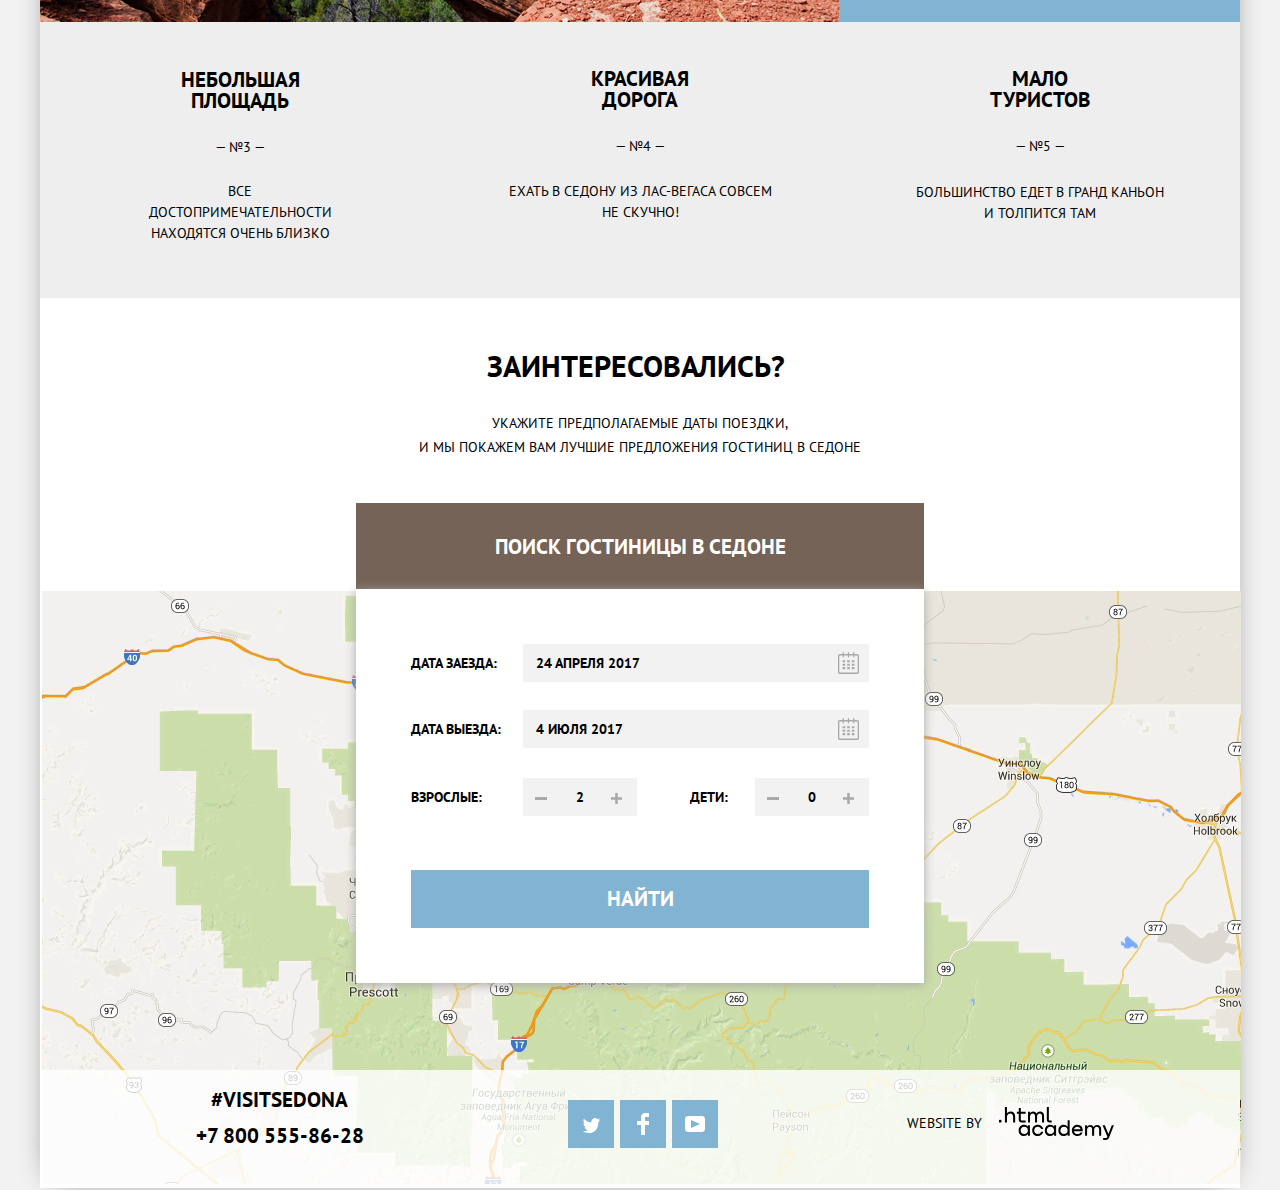
==== commit 752e2652: "Правки" ====
--- a/index.html
+++ b/index.html
@@ -22,188 +22,184 @@
           <li class="site-navigation-item"><a href="#">Фото и видео</a></li>
           <li class="site-navigation-item"><a href="#">Карта штата</a></li>
           <li class="site-navigation-item"><a href="catalog.html">Гостиницы</a></li>
-      </ul>
-  </nav>
+        </ul>
+      </nav>
     </header>  
     <main class="center">
-        <section class="greetings">
-          <div class="greetings-picture">
-            <img class="welcome-sedona" src="img/welcome-imgs/welcome.svg" width="457" height="351" alt="Welcome to the georgeous Sedona! Because the Grand Canyon sucks! ">
-          </div>
-          <div class="greetings-text">
-            <h1 class="welcome">Седона — небольшой городок в Аризоне,<br>заслуживающий большего!</h1>
-            <p>Рассмотрим 5 причин, по которым Седона круче, чем Гранд Каньон!</p>
-          </div>
-          <div class="greetings-decoration">
-            <svg width="1200" height="57" viewBox="0 0 1200 57" fill="none" xmlns="http://www.w3.org/2000/svg">
-              <path d="M0 57V0L250 24V0L600 57L950 0V24L1200 0V57H0Z" fill="white"/>
-            </svg>
-          </div>
-        </section>
-        <section class="features">
-          <h2 class="visually-hidden">Преимущества</h2>
-            <ul class="features-list">
-              <li class="feature-item feature-special-1">
-                <div class="feature-item-text true-town">
-                  <h3>Настоящий<br>городок</h3>
-                  <p>— №1 —</p>
-                  <p>Седона — не аттракцион для туристов, там<br>течёт своя жизнь</p>
-                </div>
-                <img src="img/main-page-imgs/cafe-img.jpg" width="800" height="256" alt="Повседневная атмосфера города">
-                <ul class="entertainments-list">
-                  <li class="entertainment-item house">
-                    <h3>Жильё</h3>
-                    <p>Рекомендуем пожить в настоящем<br>мотеле, всё как в кино!</p>
-                  </li>
-                  <li class="entertainment-item food">
-                    <h3>Еда</h3>
-                    <p>Всегда заказывайте фирменный бургер,<br>вы не разочаруетесь!</p>
-                  </li>
-                  <li class="entertainment-item souvenirs">
-                    <h3>Сувениры</h3>
-                    <p>Не только китайского, но и местного<br>производства!</p>
-                  </li>
-                </ul>
+      <section class="greetings">
+        <div class="greetings-picture">
+          <img class="welcome-sedona" src="img/welcome-imgs/welcome.svg" width="457" height="351" alt="Welcome to the georgeous Sedona! Because the Grand Canyon sucks! ">
+        </div>
+        <div class="greetings-text">
+          <h1 class="welcome">Седона — небольшой городок в Аризоне,<br>заслуживающий большего!</h1>
+          <p>Рассмотрим 5 причин, по которым Седона круче, чем Гранд Каньон!</p>
+        </div>
+        <svg class="greetings-decoration" width="1200" height="57" viewBox="0 0 1200 57" fill="none" xmlns="http://www.w3.org/2000/svg">
+          <path d="M0 57V0L250 24V0L600 57L950 0V24L1200 0V57H0Z" fill="white"/>
+        </svg>
+      </section>
+      <section class="features">
+        <h2 class="visually-hidden">Преимущества</h2>
+        <ul class="features-list">
+          <li class="feature-item feature-special-1">
+            <div class="feature-item-text true-town">
+              <h3>Настоящий<br>городок</h3>
+              <p>— №1 —</p>
+              <p>Седона — не аттракцион для туристов, там<br>течёт своя жизнь</p>
+            </div>
+            <img src="img/main-page-imgs/cafe-img.jpg" width="800" height="256" alt="Повседневная атмосфера города">
+            <ul class="entertainments-list">
+              <li class="entertainment-item house">
+                <h3>Жильё</h3>
+                <p>Рекомендуем пожить в настоящем<br>мотеле, всё как в кино!</p>
               </li>
-              <li class="feature-item feature-special-2">
-                <div class="feature-item-text bridge">
-                  <h3>Там есть<br>Мост дьявола</h3>
-                  <p>— №2 —</p>
-                  <p>Да, по нему можно пройти! Если конечно<br>вы осмелитесь</p>
-                </div>
-                  <img src="img/main-page-imgs/bridge-img.jpg" width="800" height="256" alt="Каменный проход над пропастью">
+              <li class="entertainment-item food">
+                <h3>Еда</h3>
+                <p>Всегда заказывайте фирменный бургер,<br>вы не разочаруетесь!</p>
               </li>
-              <li class="feature-item square">
-                  <h3>Небольшая<br> площадь</h3>
-                  <p>— №3 —</p>
-                  <p>Все достопримечательности находятся очень близко</p>
-              </li>
-              <li class="feature-item road">
-                  <h3>Красивая<br> дорога</h3>
-                  <p>— №4 —</p>
-                  <p>Ехать в седону из Лас-Вегаса совсем не скучно!</p>
-              </li>
-              <li class="feature-item tourists">
-                  <h3>Мало<br> туристов</h3>
-                  <p>— №5 —</p>
-                  <p>Большинство едет в гранд каньон и толпится там</p>
+              <li class="entertainment-item souvenirs">
+                <h3>Сувениры</h3>
+                <p>Не только китайского, но и местного<br>производства!</p>
               </li>
             </ul>
-        </section>
-        <section class="modal">
-          <h2 class="interested">Заинтересовались?</h2>
-
-          <p class="modal-descripion">Укажите предполагаемые даты поездки,<br>и мы покажем вам лучшие предложения гостиниц в Седоне</p>
-          <button class="button modal-open" type="button">поиск гостиницы в Седоне</button>
-          <form class="find-hotel-form" action="https://echo.htmlacademy.ru" method="post">
-            <p class="find-hotel-item input-flex-calendar">
-              <label for="check-in">Дата заезда:</label>   
-            </p>
-            <div class="calendar-container input-flex-calendar">         
-              <input class="form-background form-date" type="text" name="check-in" id="check-in" placeholder="24 апреля 2017">
-              <button class="calendar button-input" type="button">
-                <svg width="21" height="23" viewBox="0 0 21 23" fill="none" xmlns="http://www.w3.org/2000/svg">
-                  <path fill-rule="evenodd" clip-rule="evenodd" d="M16.406 3.02498H19.251C20.217 3.02498 21 3.84698 21 4.86198V21.164C21 22.179 20.217 23 19.251 23H1.75C0.784 23 0 22.179 0 21.164V4.86198C0 3.84698 0.784 3.02498 1.75 3.02498H4.593V1.64798C4.593 1.26698 4.887 0.958984 5.25 0.958984C5.612 0.958984 5.906 1.26698 5.906 1.64798V3.02498H9.844V1.64798C9.844 1.26698 10.138 0.958984 10.501 0.958984C10.862 0.958984 11.156 1.26698 11.156 1.64798V3.02498H15.094V1.64798C15.094 1.26698 15.387 0.958984 15.75 0.958984C16.112 0.958984 16.406 1.26698 16.406 1.64798V3.02498ZM19.5646 21.484C19.6466 21.3979 19.691 21.2828 19.688 21.164H19.689V4.86198C19.689 4.60898 19.493 4.40298 19.252 4.40298H16.407V5.78098C16.407 6.16198 16.113 6.46998 15.751 6.46998C15.388 6.46998 15.095 6.16198 15.095 5.78098V4.40298H11.157V5.78098C11.157 6.16198 10.863 6.46998 10.502 6.46998C10.139 6.46998 9.845 6.16198 9.845 5.78098V4.40298H5.907V5.78098C5.907 6.16198 5.613 6.46998 5.251 6.46998C4.888 6.46998 4.594 6.16198 4.594 5.78098V4.40298H1.75C1.50263 4.40953 1.30696 4.61458 1.312 4.86198V21.164C1.30696 21.4114 1.50263 21.6164 1.75 21.623H19.251C19.3698 21.6201 19.4826 21.5701 19.5646 21.484Z" fill="#A9A9A9"/>
-                  <path fill-rule="evenodd" clip-rule="evenodd" d="M4.59399 9.2251H7.21899V11.2911H4.59399V9.2251ZM4.59399 12.6681H7.21899V14.7351H4.59399V12.6681ZM7.21899 16.1121H4.59399V18.1781H7.21899V16.1121ZM9.18799 16.1121H11.813V18.1781H9.18799V16.1121ZM11.813 12.6681H9.18799V14.7351H11.813V12.6681ZM9.18799 9.2251H11.813V11.2911H9.18799V9.2251ZM16.406 16.1121H13.781V18.1781H16.406V16.1121ZM13.781 12.6681H16.406V14.7351H13.781V12.6681ZM16.406 9.2251H13.781V11.2911H16.406V9.2251Z" fill="#A9A9A9"/>
-                </svg>
-              </button>
+          </li>
+          <li class="feature-item feature-special-2">
+            <div class="feature-item-text bridge">
+              <h3>Там есть<br>Мост дьявола</h3>
+              <p>— №2 —</p>
+              <p>Да, по нему можно пройти! Если конечно<br>вы осмелитесь</p>
             </div>
-            <p class="find-hotel-item input-flex-calendar">
-              <label for="check-out">Дата выезда:</label>
-            </p>
-            <div class="calendar-container input-flex-calendar">
-              <input class="form-background form-date" type="text" name="check-out" id="check-out" placeholder="4 июля 2017">
-              <button class="calendar button-input" type="button">
-                <svg width="21" height="23" viewBox="0 0 21 23" fill="none" xmlns="http://www.w3.org/2000/svg">
-                  <path fill-rule="evenodd" clip-rule="evenodd" d="M16.406 3.02498H19.251C20.217 3.02498 21 3.84698 21 4.86198V21.164C21 22.179 20.217 23 19.251 23H1.75C0.784 23 0 22.179 0 21.164V4.86198C0 3.84698 0.784 3.02498 1.75 3.02498H4.593V1.64798C4.593 1.26698 4.887 0.958984 5.25 0.958984C5.612 0.958984 5.906 1.26698 5.906 1.64798V3.02498H9.844V1.64798C9.844 1.26698 10.138 0.958984 10.501 0.958984C10.862 0.958984 11.156 1.26698 11.156 1.64798V3.02498H15.094V1.64798C15.094 1.26698 15.387 0.958984 15.75 0.958984C16.112 0.958984 16.406 1.26698 16.406 1.64798V3.02498ZM19.5646 21.484C19.6466 21.3979 19.691 21.2828 19.688 21.164H19.689V4.86198C19.689 4.60898 19.493 4.40298 19.252 4.40298H16.407V5.78098C16.407 6.16198 16.113 6.46998 15.751 6.46998C15.388 6.46998 15.095 6.16198 15.095 5.78098V4.40298H11.157V5.78098C11.157 6.16198 10.863 6.46998 10.502 6.46998C10.139 6.46998 9.845 6.16198 9.845 5.78098V4.40298H5.907V5.78098C5.907 6.16198 5.613 6.46998 5.251 6.46998C4.888 6.46998 4.594 6.16198 4.594 5.78098V4.40298H1.75C1.50263 4.40953 1.30696 4.61458 1.312 4.86198V21.164C1.30696 21.4114 1.50263 21.6164 1.75 21.623H19.251C19.3698 21.6201 19.4826 21.5701 19.5646 21.484Z" fill="#A9A9A9"/>
-                  <path fill-rule="evenodd" clip-rule="evenodd" d="M4.59399 9.2251H7.21899V11.2911H4.59399V9.2251ZM4.59399 12.6681H7.21899V14.7351H4.59399V12.6681ZM7.21899 16.1121H4.59399V18.1781H7.21899V16.1121ZM9.18799 16.1121H11.813V18.1781H9.18799V16.1121ZM11.813 12.6681H9.18799V14.7351H11.813V12.6681ZM9.18799 9.2251H11.813V11.2911H9.18799V9.2251ZM16.406 16.1121H13.781V18.1781H16.406V16.1121ZM13.781 12.6681H16.406V14.7351H13.781V12.6681ZM16.406 9.2251H13.781V11.2911H16.406V9.2251Z" fill="#A9A9A9"/>
-                </svg>
-              </button>
-            </div>
-            <p class="find-hotel-item input-flex-lessmore">
-              <label for="adults">Взрослые:</label>
-            </p>
-            <div class="less-more-container input-flex-lessmore" >
-              <input class="form-background form-people" type="text" name="adults" id="adults" placeholder="2">
-              <button class="less button-input" type="button">
-                <svg width="12" height="3" viewBox="0 0 12 3" fill="none" xmlns="http://www.w3.org/2000/svg">
-                  <rect width="12" height="3" fill="#A9A9A9"/>
-                </svg>
-              </button>
-              <button class="more button-input" type="button">
-                <svg width="11" height="11" viewBox="0 0 11 11" fill="none" xmlns="http://www.w3.org/2000/svg">
-                  <path fill-rule="evenodd" clip-rule="evenodd" d="M4.23086 6.76932V11H6.76932V6.76932H11V4.23086H6.76932V0H4.23085V4.23086H0V6.76932H4.23086Z" fill="#A9A9A9"/>
-                </svg>
-              </button>
-            </div>
-            <p class="find-hotel-item input-flex-lessmore left">
-            <label for="kids">Дети:</label>
-            </p>
-            <div class="less-more-container input-flex-lessmore">
-              <input class="form-background form-people" type="text" name="kids" id="kids" placeholder="0">
-              <button class="less button-input" type="button">
-                <svg width="12" height="3" viewBox="0 0 12 3" fill="none" xmlns="http://www.w3.org/2000/svg">
-                  <rect width="12" height="3" fill="#A9A9A9"/>
-                </svg>
-              </button>
-              <button class="more button-input" type="button">
-                <svg width="11" height="11" viewBox="0 0 11 11" fill="none" xmlns="http://www.w3.org/2000/svg">
-                  <path fill-rule="evenodd" clip-rule="evenodd" d="M4.23086 6.76932V11H6.76932V6.76932H11V4.23086H6.76932V0H4.23085V4.23086H0V6.76932H4.23086Z" fill="#A9A9A9"/>
-                </svg>
-              </button>
-            </div>
-            <button class="button modal-submit" type="submit">Найти</button>
-          </form>
-        </section>
-        <section class="map">
-          <h2 class="visually-hidden">Где находится Седона?</h2>
-          <a href="https://goo.gl/maps/r3oEEsJiwY8pr3YB9">
-            <img src="img/map.png" width="1199" height="594" alt="Как добраться до города">
-          </a>
-        </section>
-      </main>
-      <footer class="main-footer footer-opacity">
-        <div class="footer-info">
-          <p class="hashtag">
-            #visitsedona
-          </p>
-          <p class="contacts">
-            <a class="footer-phone" href="tel:+78005558628">+7 800 555-86-28</a>
-          </p>
-        </div>
-        <section class="footer-social">
-          <h2>Давайте дружить!</h2>
-            <ul class="social-list">
-              <li>
-                <a class="social-button twitter" href="#">
-                  <span class="visually-hidden">Twitter</span>
-                  <svg width="17" height="17" viewBox="0 0 17 17" fill="none" xmlns="http://www.w3.org/2000/svg">
-                    <path d="M10.95 1.14409C12.635 0.648089 13.934 1.41409 14.527 2.32309C15.2 2.09209 15.858 1.84209 16.538 1.61509C16.5249 2.30145 16.2117 2.94761 15.681 3.38309C16.366 3.55309 16.985 2.89209 16.985 2.89209C16.816 3.89209 15.979 4.68009 15.422 4.91609C15.191 11.6661 12.247 16.1331 5.34498 15.9981H4.89898C4.48898 15.9981 0.734977 15.5381 0.000976562 14.1111C2.27198 14.3071 3.89398 13.6891 4.69398 12.9341C3.73398 12.6341 2.01498 12.4571 1.71498 9.98409C2.06398 10.0901 2.27898 10.2121 2.90498 10.1031C1.70498 9.24709 0.373977 8.53009 0.447977 6.33009C0.732977 6.65809 1.51498 6.86609 1.78798 6.80209C1.08498 6.56109 -0.182023 3.44209 0.893977 1.85009C2.71198 3.70409 4.62898 5.45609 8.04598 5.62309C8.25398 3.33009 9.18298 1.79309 10.95 1.14409Z" fill="white"/>
-                  </svg>
-                </a>
-              </li>
-              <li>
-                <a class="social-button facebook" href="#">
-                  <span class="visually-hidden">Facebook</span>
-                  <svg width="12" height="22" viewBox="0 0 12 22" fill="none" xmlns="http://www.w3.org/2000/svg">
-                    <path d="M12 4V0H8C5.79086 0 4 1.79086 4 4V8H0V12H4V22H8V12H12V8H8V4H12Z" fill="white"/>
-                  </svg>                    
-                </a>
-              </li>
-              <li>
-                <a class="social-button youtube" href="#">
-                  <span class="visually-hidden">YouTube</span>
-                  <svg width="20" height="16" viewBox="0 0 20 16" fill="none" xmlns="http://www.w3.org/2000/svg">
-                    <path fill-rule="evenodd" clip-rule="evenodd" d="M3 0H17C18.65 0 20 1.35 20 3V13C20 14.65 18.65 16 17 16H3C1.35 16 0 14.65 0 13V3C0 1.35 1.35 0 3 0ZM6.027 4.002V11.998L15.014 8L6.027 4.002Z" fill="white"/>
-                  </svg>
-                </a>
-              </li>
-            </ul>
-        </section>
-        <p class="footer-copyright">
-          <span> Website by</span>
-          <a class="button htmlacademy-logo" href="https://htmlacademy.ru/intensive/htmlcss">
-            <svg width="115" height="33" viewBox="0 0 115 33" fill="none" xmlns="http://www.w3.org/2000/svg">
+            <img src="img/main-page-imgs/bridge-img.jpg" width="800" height="256" alt="Каменный проход над пропастью">
+          </li>
+          <li class="feature-item square">
+            <h3>Небольшая<br> площадь</h3>
+            <p>— №3 —</p>
+            <p>Все достопримечательности находятся очень близко</p>
+          </li>
+          <li class="feature-item road">
+            <h3>Красивая<br> дорога</h3>
+            <p>— №4 —</p>
+            <p>Ехать в седону из Лас-Вегаса совсем не скучно!</p>
+          </li>
+          <li class="feature-item tourists">
+            <h3>Мало<br> туристов</h3>
+            <p>— №5 —</p>
+            <p>Большинство едет в гранд каньон и толпится там</p>
+          </li>
+        </ul>
+      </section>
+      <section class="modal">
+        <h2 class="interested">Заинтересовались?</h2>
+        <p class="modal-descripion">Укажите предполагаемые даты поездки,<br>и мы покажем вам лучшие предложения гостиниц в Седоне</p>
+        <button class="button modal-open" type="button">поиск гостиницы в Седоне</button>
+        <form class="find-hotel-form" action="https://echo.htmlacademy.ru" method="post">
+          <label class="find-hotel-item input-flex-calendar" for="check-in">Дата заезда:</label>   
+          <div class="calendar-container input-flex-calendar">         
+            <input class="form-background form-date" type="text" name="check-in" id="check-in" placeholder="24 апреля 2017">
+            <button class="calendar button-input" type="button">
+              <svg width="21" height="23" viewBox="0 0 21 23" fill="none" xmlns="http://www.w3.org/2000/svg">
+                <title>Выберите подходящую дату в календаре</title>
+                <path fill-rule="evenodd" clip-rule="evenodd" d="M16.406 3.02498H19.251C20.217 3.02498 21 3.84698 21 4.86198V21.164C21 22.179 20.217 23 19.251 23H1.75C0.784 23 0 22.179 0 21.164V4.86198C0 3.84698 0.784 3.02498 1.75 3.02498H4.593V1.64798C4.593 1.26698 4.887 0.958984 5.25 0.958984C5.612 0.958984 5.906 1.26698 5.906 1.64798V3.02498H9.844V1.64798C9.844 1.26698 10.138 0.958984 10.501 0.958984C10.862 0.958984 11.156 1.26698 11.156 1.64798V3.02498H15.094V1.64798C15.094 1.26698 15.387 0.958984 15.75 0.958984C16.112 0.958984 16.406 1.26698 16.406 1.64798V3.02498ZM19.5646 21.484C19.6466 21.3979 19.691 21.2828 19.688 21.164H19.689V4.86198C19.689 4.60898 19.493 4.40298 19.252 4.40298H16.407V5.78098C16.407 6.16198 16.113 6.46998 15.751 6.46998C15.388 6.46998 15.095 6.16198 15.095 5.78098V4.40298H11.157V5.78098C11.157 6.16198 10.863 6.46998 10.502 6.46998C10.139 6.46998 9.845 6.16198 9.845 5.78098V4.40298H5.907V5.78098C5.907 6.16198 5.613 6.46998 5.251 6.46998C4.888 6.46998 4.594 6.16198 4.594 5.78098V4.40298H1.75C1.50263 4.40953 1.30696 4.61458 1.312 4.86198V21.164C1.30696 21.4114 1.50263 21.6164 1.75 21.623H19.251C19.3698 21.6201 19.4826 21.5701 19.5646 21.484Z" fill="#A9A9A9"/>
+                <path fill-rule="evenodd" clip-rule="evenodd" d="M4.59399 9.2251H7.21899V11.2911H4.59399V9.2251ZM4.59399 12.6681H7.21899V14.7351H4.59399V12.6681ZM7.21899 16.1121H4.59399V18.1781H7.21899V16.1121ZM9.18799 16.1121H11.813V18.1781H9.18799V16.1121ZM11.813 12.6681H9.18799V14.7351H11.813V12.6681ZM9.18799 9.2251H11.813V11.2911H9.18799V9.2251ZM16.406 16.1121H13.781V18.1781H16.406V16.1121ZM13.781 12.6681H16.406V14.7351H13.781V12.6681ZM16.406 9.2251H13.781V11.2911H16.406V9.2251Z" fill="#A9A9A9"/>
+              </svg>
+            </button>
+          </div>
+          <label class="find-hotel-item input-flex-calendar" for="check-out">Дата выезда:</label>
+          <div class="calendar-container input-flex-calendar">
+            <input class="form-background form-date" type="text" name="check-out" id="check-out" placeholder="4 июля 2017">
+            <button class="calendar button-input" type="button">
+              <svg width="21" height="23" viewBox="0 0 21 23" fill="none" xmlns="http://www.w3.org/2000/svg">
+                <title>Выберите подходящую дату в календаре</title>
+                <path fill-rule="evenodd" clip-rule="evenodd" d="M16.406 3.02498H19.251C20.217 3.02498 21 3.84698 21 4.86198V21.164C21 22.179 20.217 23 19.251 23H1.75C0.784 23 0 22.179 0 21.164V4.86198C0 3.84698 0.784 3.02498 1.75 3.02498H4.593V1.64798C4.593 1.26698 4.887 0.958984 5.25 0.958984C5.612 0.958984 5.906 1.26698 5.906 1.64798V3.02498H9.844V1.64798C9.844 1.26698 10.138 0.958984 10.501 0.958984C10.862 0.958984 11.156 1.26698 11.156 1.64798V3.02498H15.094V1.64798C15.094 1.26698 15.387 0.958984 15.75 0.958984C16.112 0.958984 16.406 1.26698 16.406 1.64798V3.02498ZM19.5646 21.484C19.6466 21.3979 19.691 21.2828 19.688 21.164H19.689V4.86198C19.689 4.60898 19.493 4.40298 19.252 4.40298H16.407V5.78098C16.407 6.16198 16.113 6.46998 15.751 6.46998C15.388 6.46998 15.095 6.16198 15.095 5.78098V4.40298H11.157V5.78098C11.157 6.16198 10.863 6.46998 10.502 6.46998C10.139 6.46998 9.845 6.16198 9.845 5.78098V4.40298H5.907V5.78098C5.907 6.16198 5.613 6.46998 5.251 6.46998C4.888 6.46998 4.594 6.16198 4.594 5.78098V4.40298H1.75C1.50263 4.40953 1.30696 4.61458 1.312 4.86198V21.164C1.30696 21.4114 1.50263 21.6164 1.75 21.623H19.251C19.3698 21.6201 19.4826 21.5701 19.5646 21.484Z" fill="#A9A9A9"/>
+                <path fill-rule="evenodd" clip-rule="evenodd" d="M4.59399 9.2251H7.21899V11.2911H4.59399V9.2251ZM4.59399 12.6681H7.21899V14.7351H4.59399V12.6681ZM7.21899 16.1121H4.59399V18.1781H7.21899V16.1121ZM9.18799 16.1121H11.813V18.1781H9.18799V16.1121ZM11.813 12.6681H9.18799V14.7351H11.813V12.6681ZM9.18799 9.2251H11.813V11.2911H9.18799V9.2251ZM16.406 16.1121H13.781V18.1781H16.406V16.1121ZM13.781 12.6681H16.406V14.7351H13.781V12.6681ZM16.406 9.2251H13.781V11.2911H16.406V9.2251Z" fill="#A9A9A9"/>
+              </svg>
+            </button>
+          </div>
+          <label class="find-hotel-item input-flex-lessmore" for="adults">Взрослые:</label>
+          <div class="less-more-container input-flex-lessmore" >
+            <input class="form-background form-people" type="text" name="adults" id="adults" placeholder="2">
+            <button class="less button-input" type="button">
+              <svg width="12" height="3" viewBox="0 0 12 3" fill="none" xmlns="http://www.w3.org/2000/svg">
+                <title>Уменьшить количество на единицу</title>
+                <rect width="12" height="3" fill="#A9A9A9"/>
+              </svg>
+            </button>
+            <button class="more button-input" type="button">
+              <svg width="11" height="11" viewBox="0 0 11 11" fill="none" xmlns="http://www.w3.org/2000/svg">
+                <title>Увеличить количество на единицу</title>
+                <path fill-rule="evenodd" clip-rule="evenodd" d="M4.23086 6.76932V11H6.76932V6.76932H11V4.23086H6.76932V0H4.23085V4.23086H0V6.76932H4.23086Z" fill="#A9A9A9"/>
+              </svg>
+            </button>
+          </div>
+          <label class="find-hotel-item input-flex-lessmore left" for="kids">Дети:</label>
+          <div class="less-more-container input-flex-lessmore">
+            <input class="form-background form-people" type="text" name="kids" id="kids" placeholder="0">
+            <button class="less button-input" type="button">
+              <svg width="12" height="3" viewBox="0 0 12 3" fill="none" xmlns="http://www.w3.org/2000/svg">
+                <title>Уменьшить количество на единицу</title>
+                <rect width="12" height="3" fill="#A9A9A9"/>
+              </svg>
+            </button>
+            <button class="more button-input" type="button">
+              <svg width="11" height="11" viewBox="0 0 11 11" fill="none" xmlns="http://www.w3.org/2000/svg">
+                <title>Увеличить количество на единицу</title>
+                <path fill-rule="evenodd" clip-rule="evenodd" d="M4.23086 6.76932V11H6.76932V6.76932H11V4.23086H6.76932V0H4.23085V4.23086H0V6.76932H4.23086Z" fill="#A9A9A9"/>
+              </svg>
+            </button>
+          </div>
+          <button class="button modal-submit" type="submit">Найти</button>
+        </form>
+      </section>
+      <section class="map">
+        <h2 class="visually-hidden">Где находится Седона?</h2>
+        <a href="https://goo.gl/maps/r3oEEsJiwY8pr3YB9">
+          <img src="img/map.png" width="1199" height="594" alt="Как добраться до города">
+        </a>
+      </section>
+    </main>
+    <footer class="main-footer footer-opacity">
+      <div class="footer-info">
+        <p class="hashtag">
+          #visitsedona
+        </p>
+        <p class="contacts">
+          <a class="footer-phone" href="tel:+78005558628">+7 800 555-86-28</a>
+        </p>
+      </div>
+      <section class="footer-social">
+        <h2>Давайте дружить!</h2>
+        <ul class="social-list">
+          <li>
+            <a class="social-button twitter" href="#">
+              <span class="visually-hidden">Twitter</span>
+              <svg width="17" height="17" viewBox="0 0 17 17" fill="none" xmlns="http://www.w3.org/2000/svg">
+                <path d="M10.95 1.14409C12.635 0.648089 13.934 1.41409 14.527 2.32309C15.2 2.09209 15.858 1.84209 16.538 1.61509C16.5249 2.30145 16.2117 2.94761 15.681 3.38309C16.366 3.55309 16.985 2.89209 16.985 2.89209C16.816 3.89209 15.979 4.68009 15.422 4.91609C15.191 11.6661 12.247 16.1331 5.34498 15.9981H4.89898C4.48898 15.9981 0.734977 15.5381 0.000976562 14.1111C2.27198 14.3071 3.89398 13.6891 4.69398 12.9341C3.73398 12.6341 2.01498 12.4571 1.71498 9.98409C2.06398 10.0901 2.27898 10.2121 2.90498 10.1031C1.70498 9.24709 0.373977 8.53009 0.447977 6.33009C0.732977 6.65809 1.51498 6.86609 1.78798 6.80209C1.08498 6.56109 -0.182023 3.44209 0.893977 1.85009C2.71198 3.70409 4.62898 5.45609 8.04598 5.62309C8.25398 3.33009 9.18298 1.79309 10.95 1.14409Z" fill="white"/>
+              </svg>
+            </a>
+          </li>
+          <li>
+            <a class="social-button facebook" href="#">
+              <span class="visually-hidden">Facebook</span>
+              <svg width="12" height="22" viewBox="0 0 12 22" fill="none" xmlns="http://www.w3.org/2000/svg">
+                <path d="M12 4V0H8C5.79086 0 4 1.79086 4 4V8H0V12H4V22H8V12H12V8H8V4H12Z" fill="white"/>
+              </svg>                    
+            </a>
+          </li>
+          <li>
+            <a class="social-button youtube" href="#">
+              <span class="visually-hidden">YouTube</span>
+              <svg width="20" height="16" viewBox="0 0 20 16" fill="none" xmlns="http://www.w3.org/2000/svg">
+                <path fill-rule="evenodd" clip-rule="evenodd" d="M3 0H17C18.65 0 20 1.35 20 3V13C20 14.65 18.65 16 17 16H3C1.35 16 0 14.65 0 13V3C0 1.35 1.35 0 3 0ZM6.027 4.002V11.998L15.014 8L6.027 4.002Z" fill="white"/>
+              </svg>
+            </a>
+          </li>
+        </ul>
+      </section>
+      <p class="footer-copyright">
+        <span> Website by</span>
+        <a class="button htmlacademy-logo" href="https://htmlacademy.ru/intensive/htmlcss">
+          <svg width="115" height="33" viewBox="0 0 115 33" fill="none" xmlns="http://www.w3.org/2000/svg">
+            <title>Сайт разработан HTML-Академией</title>
             <path d="M0 12.8691V15.4429H2.45789V12.8691H0Z" fill="black"/>
             <path d="M11.6466 4.52562C10.0863 4.52562 8.82534 5.23341 8.03454 6.26294H7.94905V0H5.91864V15.4429H7.94905V10.1451C7.94905 8.02172 9.27418 6.49888 11.2191 6.49888C13.0572 6.49888 14.1258 7.87158 14.1258 9.71614V15.4429H16.1563V9.35153C16.1563 6.41308 14.3396 4.52562 11.6466 4.52562Z" fill="black"/>
             <path d="M26.6171 4.82696H21.8082V1.07349H19.7778V4.82696H17.8542V6.80022H19.7778V12.7843C19.7778 14.5002 20.7396 15.4439 22.4708 15.4439H26.6171V13.4492H22.8769C22.193 13.4492 21.8082 13.0632 21.8082 12.3983V6.80022H26.6171V4.82696Z" fill="black"/>
@@ -216,10 +212,10 @@
             <path d="M78.3297 17.855C75.0752 17.855 72.8483 20.3497 72.8483 23.4414C72.8483 26.4479 74.9467 29.0067 78.3724 29.0067C80.8561 29.0067 82.8475 27.6633 83.5541 25.4244H81.4342C80.9634 26.4267 79.8286 27.0662 78.4582 27.0662C76.5312 27.0662 75.1608 25.7869 75.0108 24.1451H83.7682C84.0464 20.6269 81.8412 17.855 78.3297 17.855ZM78.2868 19.7953C79.9783 19.7953 81.2416 20.8401 81.5627 22.354H75.0538C75.3534 20.8614 76.6168 19.7953 78.2868 19.7953Z" fill="black"/>
             <path d="M98.1985 17.8762C96.5713 17.8762 95.3295 18.6651 94.6443 19.9232H94.5799C93.9591 18.6865 92.8029 17.8762 91.2184 17.8762C89.8054 17.8762 88.7347 18.6225 88.0924 19.6673H88.0068V18.1534H86.0583V28.7079H88.0924V23.2921C88.0924 21.3091 89.1417 19.8592 90.7261 19.8165C92.2247 19.7739 93.1028 20.84 93.1028 22.4392V28.7079H95.1368V23.1215C95.1368 20.7547 96.5499 19.8165 97.7703 19.8165C99.2477 19.8165 100.125 20.84 100.125 22.4392V28.7079H102.16V22.226C102.16 19.6673 100.704 17.8762 98.1985 17.8762Z" fill="black"/>
             <path d="M109.441 27.0237L105.801 18.1536H103.553L108.392 29.7104L108.371 29.753C108.028 30.6272 107.643 30.947 106.701 30.947H104.196V32.9726H106.701C108.542 32.9726 109.527 32.1411 110.212 30.3499L114.88 18.1536H112.803L109.441 27.0237Z" fill="black"/>
-            </svg>
-          </a>
-        </p>
-      </footer>
+          </svg>
+        </a>
+      </p>
+    </footer>
   </body>
 </html>
 
--- a/css/style.css
+++ b/css/style.css
@@ -20,7 +20,7 @@
     --grey-form-hover: #EBEBEB;
     --white-blocks: #FFFFFF;
     --white-basic: #EEEEEE;
-    --white-body: #F2F2F2;
+    --white-sides: #F2F2F2;
     --white-focus: #E5E5E5;  
     --white-opacity: rgba(255, 255, 255, 0.3);
     --footer-opacity: rgba(255, 255, 255, 0.8);
@@ -46,6 +46,7 @@
 
 .page {
     height: 100%;
+    background-color: var(--white-sides);
 }
 
 .page-body {
@@ -59,9 +60,8 @@
     font-weight: 400;
     color: var(--black-text);
     text-transform: uppercase;
-    background-color: var(--white-body);
+    background-color: var(--white-blocks);
     box-shadow: 0 0 30px -15px var(--black-light);
-    background-color: var(--white-blocks);
     
 
     min-height: 100%;
@@ -74,7 +74,6 @@
     text-decoration: none;
 }
   
-
 img {
     max-width: 100%;
     height: auto;
@@ -142,7 +141,6 @@
     text-align: end;
 }
 
-
 .site-navigation a {
     color: var(--black-text);
 }
@@ -150,15 +148,12 @@
 .site-navigation a:hover {
     color: var(--blue-light);
 }
-
 
 .site-navigation a:focus {
     color: var(--black-text);  
     opacity: 0.3;
 }
 
-
-
 .greetings {
     line-height: 26px;
     box-sizing: border-box;
@@ -166,7 +161,7 @@
 
 .greetings-picture {
     background-image: url(../img/main-page-imgs/background-photo.jpg);
-    background-color: var(--white-blocks);
+    background-color: var(--peach-light);
     background-position:  center;
     background-repeat: no-repeat;
     background-size: cover;
@@ -185,15 +180,13 @@
     top: 509px;
 }
 
-
 .greetings-text {
     box-sizing: border-box;
     background-color: var(--white-blocks);
     margin: 0;
-    padding: 42px 0 52px 0; 
-    text-align: center;
-    width: 1200px;
-    
+    padding: 42px 300px 52px 300px; 
+    text-align: center;
+    width: 1200px;  
 }
 
 .greetings-text p {
@@ -255,10 +248,6 @@
     padding-right: 0;
 }
 
-.feature-item-text p {
-    width: 400px;
-}
-
 .feature-special-1 {
     background-color: var(--blue-light);
     color:var(--white-blocks);
@@ -308,14 +297,13 @@
     text-align: center;
 }
 
-
 .house {
     background-image: url(../img/icons-entertainments/home-icon.svg);
     background-repeat: no-repeat;
     background-position: center 60px;
     box-sizing: border-box;
     width: 400px;
-    padding: 158px 0 68px;
+    padding: 158px 60px 68px;
     text-align: center;
 }
 
@@ -325,9 +313,8 @@
     background-position: center 62px;
     box-sizing: border-box;
     width: 400px;
-    padding: 158px 0 68px;
-    text-align: center;
-
+    padding: 158px 50px 68px;
+    text-align: center;
 }
 
 .souvenirs {
@@ -336,7 +323,7 @@
     background-position: center 56px;
     box-sizing: border-box;
     width: 400px;
-    padding: 158px 0 68px;
+    padding: 158px 60px 68px;
     text-align: center;
 }
 
@@ -350,23 +337,20 @@
 
 .true-town {
     box-sizing: border-box;
-    padding: 48px 0 30px;
-    text-align: center;
-
+    padding: 48px 45px 30px;
+    text-align: center;
 }
 
 .bridge {
     box-sizing: border-box;
-    padding: 50px 0 31px;
-    text-align: center;
-
+    padding: 50px 45px 31px;
+    text-align: center;
 }
 
 .square {
     box-sizing: border-box;
     padding: 47px 96px 54px;
     text-align: center;
-
 }
 
 .square p {
@@ -375,14 +359,12 @@
     padding: 0;
     margin-bottom: 0;
     text-align: center;
-
 }
 
 .road {
     box-sizing: border-box;
     padding: 46px 68px 54px; 
     text-align: center;
-
 }
 
 .road p {
@@ -397,7 +379,6 @@
     box-sizing: border-box;
     padding: 46px 76px 54px; 
     text-align: center;
-
 }
 
 .tourists p {
@@ -406,7 +387,6 @@
     padding: 0;
     margin-bottom: 0;
     text-align: center;
-
 }
 
 .interested {
@@ -417,7 +397,8 @@
     margin-top: 0;
     padding-top: 56px;
     margin-left: 447px;
-    margin-right: auto;
+    margin-right: 455px;
+    text-align: center;
 }
 
 .modal {
@@ -434,7 +415,6 @@
 
     width: 1200px;
 }
-
 
 .modal-descripion {
     text-align: center;
@@ -453,7 +433,6 @@
     width: 568px;
     height: 88px;
 }
-
 
 .modal-submit {
     background-color: var(--blue-light);
@@ -519,14 +498,12 @@
     outline: none;
 }
 
-
-
 .form-date {
     box-sizing: border-box;
     width: 346px;
     height: 38px;
+    padding-top: 0;
     padding-left: 13px;
-    padding-top: 0;
 }
 
 .calendar-container ::placeholder, .less-more-container ::placeholder {
@@ -555,8 +532,6 @@
     background-color: var(--clear);
 }
 
-
-
 .button-input:hover path, .button-input:hover rect{
     fill: var(--black-text);
 }
@@ -593,8 +568,6 @@
     right: 9px;
     top: 12px;
 }
-
-
 
 .find-hotel-form {
     font-weight: bold;
@@ -616,8 +589,6 @@
     left: 316px;
 }
 
-
-
 .map {
     margin-top: 0;
     margin-left: 1px;
@@ -627,8 +598,6 @@
     width: 1200px;
 }
 
-
-
 .main-footer {
     background-color: var(--white-blocks);
     color: var(--black-text);   
@@ -671,9 +640,6 @@
     margin-bottom: 0;
 }
 
-
-
-
 .footer-phone {
     text-align: center;
     color: var(--black-text);
@@ -683,13 +649,11 @@
     color: var(--blue-light);
     text-align: center;
 }
-
     
 .footer-phone:focus {
     color: var(--grey-button); 
     text-align: center;
 }
-    
 
 .footer-social {
     text-align: center;
@@ -712,7 +676,6 @@
     justify-content: center;
     text-align: center;
 }
-   
   
 .social-button {
     color:var(--white-blocks);
@@ -777,7 +740,6 @@
     display: flex;
 }
 
-
 .footer-copyright .button {
     margin-left: 10px;
 
@@ -796,20 +758,27 @@
 }
 
 .social-list {
-    display: grid;
-    grid-template-columns: auto auto auto;
-    gap: 6px;
+    display: flex;
+    
     padding-right: 125px;
     padding-left: 125px;
     margin: 0;
     text-align: center;
 }
 
+.social-list li {
+    margin-right: 6px;
+}
+
+.social-list li:last-child {
+    margin-right: 0;
+}
+
 .htmlacademy-logo:hover path {
     fill: var(--blue-light);
 }
 
-.htmlacademy-logo:active path {
+.htmlacademy-logo:focus path {
     fill: var(--grey-footer-focus);
 }
 
@@ -838,8 +807,6 @@
     text-align: center;
 }
 
-
-
 .input-flex-calendar {
     margin-bottom: 28px;
 }
@@ -853,13 +820,13 @@
     width: 65px;
     margin-left: auto;
 }
-
 
 .modal-submit {
     grid-column: 1/-1;
     justify-self: center;
     padding-top: 16px;
 }
+
 /* Разметка каталога */
 
 .catalog-body {
@@ -926,6 +893,7 @@
     padding: 0;
     margin: 0;
     margin-left: 73px;
+    padding-right: 20px;
     border: none;
 }
 
@@ -972,15 +940,14 @@
     margin-left: 41px;
 }
 
-
 .catalog-filter-price {
-    background-color: rgba(0,0,0,0);
+    background-color: var(--clear);
     color: var(--white-blocks);
     box-sizing: border-box;
 }
     
 .catalog-filter-button {
-    background-color: rgba(0,0,0,0);
+    background-color: var(--clear);
     color: var(--white-blocks);
     box-sizing: border-box;
     width: 137px;
@@ -995,13 +962,11 @@
     line-height: 21px;
 }
 
-
 .catalog-filter-button:hover {
     background-color: var(--white-blocks);
     color: var(--black-text);
     box-sizing: border-box;
 }
-
 
 .catalog-results {
     background-color: var(--white-blocks);
@@ -1029,7 +994,6 @@
     margin: 0;    
 }
 
-
 .results-sorting-list {
     list-style: none;
     padding: 0 0 0 40px;
@@ -1076,7 +1040,6 @@
     border-bottom: dotted 1px var(--blue-light);
 }
 
-
 .results-sorting-item a:hover {
     color: var(--blue-light);
     border-bottom: dotted 1px var(--blue-light);
@@ -1098,7 +1061,6 @@
 .sorting-item-active path {
     fill: var(--blue-light);
 }
-
 
 .results-sorting-item:nth-child(4) {
     text-align: end;
@@ -1134,7 +1096,6 @@
     fill: var(--blue-light);
 }
 
-
 .results-list {
     list-style: none;
     margin: 0;
@@ -1142,7 +1103,7 @@
     box-sizing: border-box;
 
     display: grid;
-    grid-template-rows: 1fr 1fr 1fr;
+    grid-template-rows: auto auto auto;
     flex-wrap: wrap;
 }
 
@@ -1178,9 +1139,10 @@
     color: var(--white-blocks);
     background-color: var(--blue-light);
     box-sizing: border-box;
-    padding-left: 17px;
     padding-top: 4px;
     height: 27px;
+    width: 110px;
+    text-align: center;
 }
 
 .more-info-button:hover {
@@ -1204,6 +1166,7 @@
     box-sizing: border-box;
     padding: 4px 15px;
     height: 27px;
+    width: 142px;
     text-align: center;
 }
 
@@ -1295,10 +1258,9 @@
     padding-left: 73px;
 }
 
-
 .results-text {
     box-sizing: border-box;
-    width: 265px;
+    width: 700px;
 
     align-self: flex-start;
     margin-left: 29px;
@@ -1306,7 +1268,7 @@
     padding: 0;
 
     display: grid;
-    grid-template-columns: 110px 142px;
+    grid-template-columns: 110px auto;
     gap: 6px;
 
     vertical-align: middle;
@@ -1362,14 +1324,6 @@
 
     width: 23px;
     height: 23px;
-}
-
-.catalog-filter-checkbox:hover + label{
-  color: var(--white-blocks);
-}
-
-.catalog-filter-checkbox:disabled + label{
-    color: var(--grey-blocked);
 }
 
 .catalog-filter-checkbox:checked + label::after {
@@ -1386,8 +1340,40 @@
     background-position: 0 0;
 }
 
-.catalog-filter-checkbox:checked+label::before {
+.catalog-filter-checkbox:checked + label::before {
     display: none;
+}
+
+.catalog-filter-checkbox:disabled + label::before{
+    content: "";
+    position: absolute;
+    left: -39px;
+    top: 0;
+
+    background-image: url(../img/icons-buttons/checkbox-off-disabled.svg);
+    background-repeat: no-repeat;
+    background-position: 0 0;
+
+    width: 23px;
+    height: 23px;
+}
+
+.catalog-filter-checkbox:checked:disabled + label::after {
+    content: "";
+    position: absolute;
+    top: 0;
+    left: -39px;
+    width: 27px;
+    height: 23px;
+    border: none;
+    
+    background-image: url(../img/icons-buttons/checkbox-on-disabled.svg);
+    background-repeat: no-repeat;
+    background-position: 0 0;
+}
+
+.catalog-filter-checkbox:focus + label::before, .catalog-filter-checkbox:checked:focus + label::after {
+    opacity: 0.5;
 }
 
 .filter-item {
@@ -1435,10 +1421,10 @@
 }
 
 .range-controls .toggle {
-    width: 6px;
-    height: 6px;
-    padding: 0;
-    border: 7px solid var(--white-blocks);
+    width: 5px;
+    height: 5px;
+    padding: 0;
+    border: 8px solid var(--white-blocks);
     background-color: var(--grey-shadow);
     border-radius: 50%;
     box-shadow: 0 3px 2px 0 var(--grey-shadow);
@@ -1454,7 +1440,8 @@
     width: 6px;
     height: 6px;
     border: 10px solid var(--white-blocks);
-    top: -7px;
+    top: -3px;
+    left: -4px;
     box-shadow: 0 3px 2px 0 var(--grey-shadow);
 }
 
@@ -1482,7 +1469,6 @@
     border: none;
     font-size: 14px;
     line-height: 21px;
-
 
     font-family: inherit;
     font-size: inherit;
@@ -1532,4 +1518,3 @@
     opacity: 1;
     color: var(--white-blocks);
 }
-
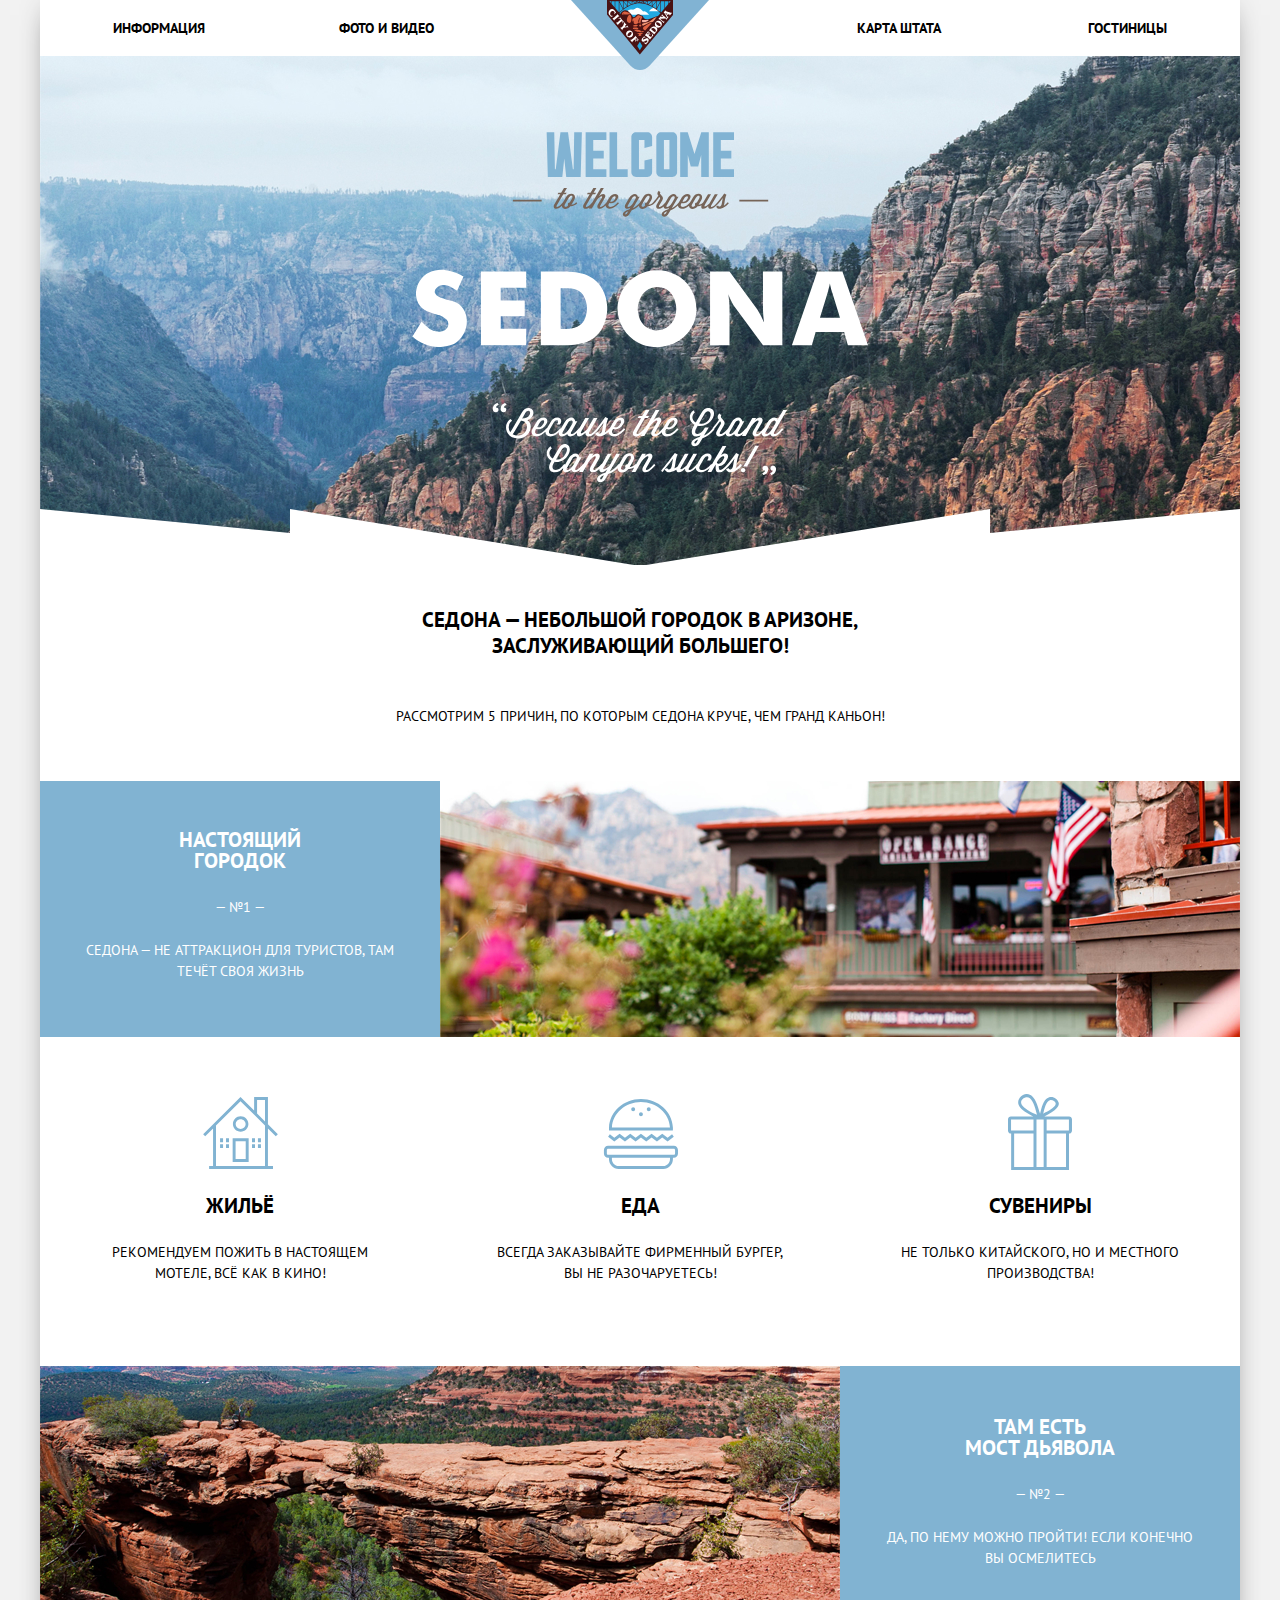
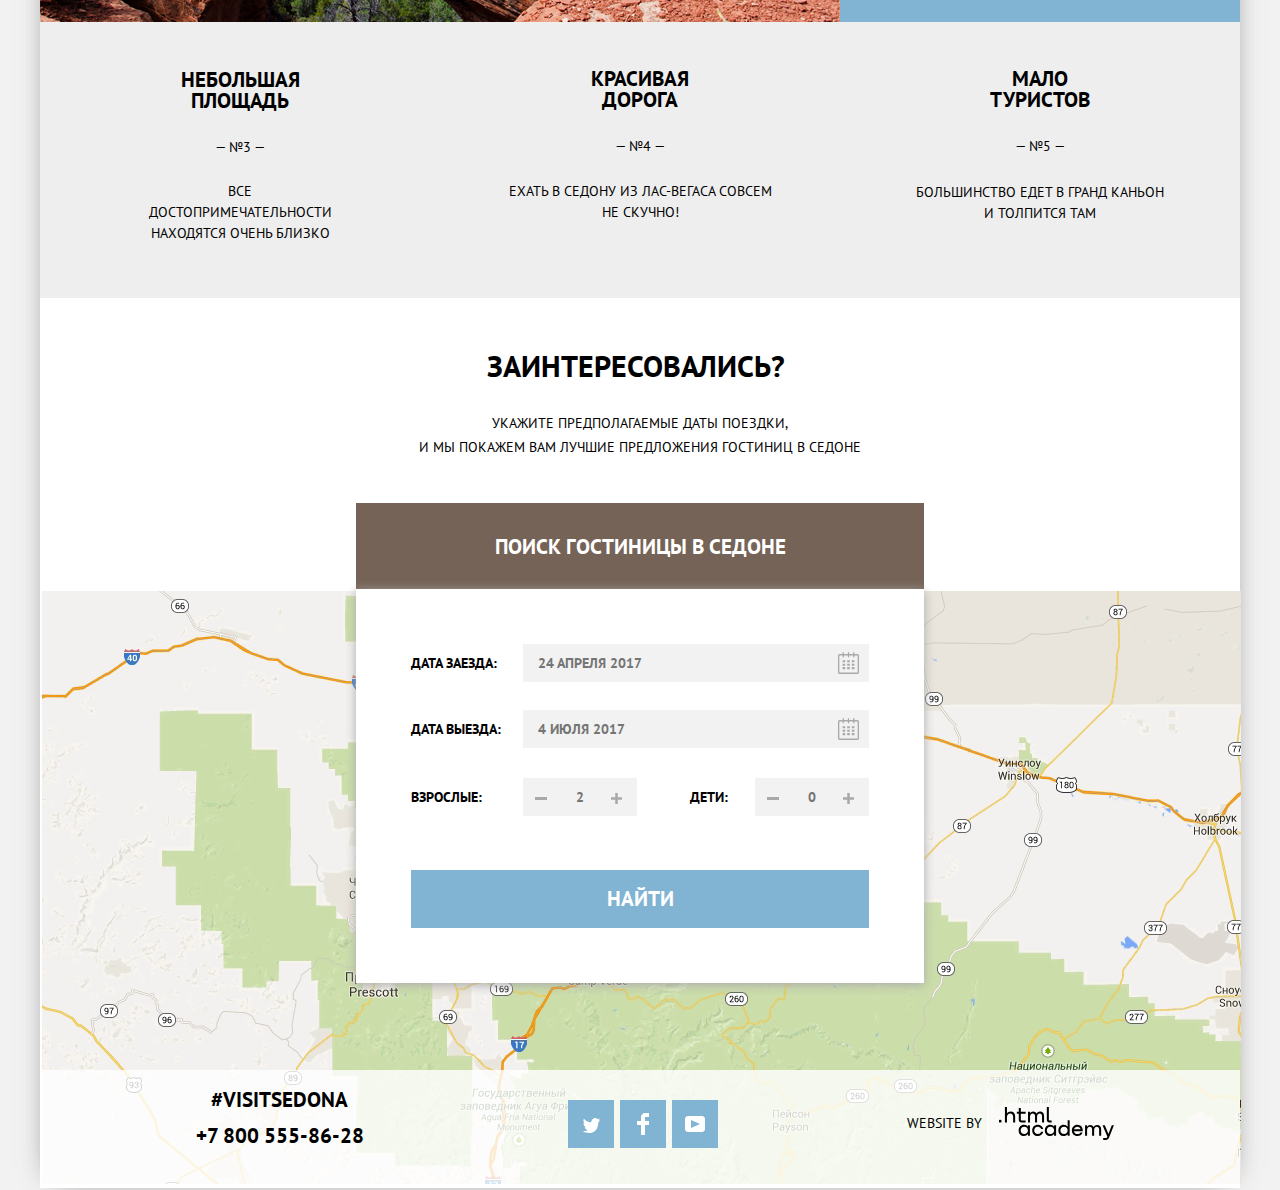
==== commit 09758e5b: "правки" ====
--- a/index.html
+++ b/index.html
@@ -97,8 +97,8 @@
           <div class="calendar-container input-flex-calendar">         
             <input class="form-background form-date" type="text" name="check-in" id="check-in" placeholder="24 апреля 2017">
             <button class="calendar button-input" type="button">
+              <span class="visually-hidden">Выберите подходящую дату в календаре</span>
               <svg width="21" height="23" viewBox="0 0 21 23" fill="none" xmlns="http://www.w3.org/2000/svg">
-                <title>Выберите подходящую дату в календаре</title>
                 <path fill-rule="evenodd" clip-rule="evenodd" d="M16.406 3.02498H19.251C20.217 3.02498 21 3.84698 21 4.86198V21.164C21 22.179 20.217 23 19.251 23H1.75C0.784 23 0 22.179 0 21.164V4.86198C0 3.84698 0.784 3.02498 1.75 3.02498H4.593V1.64798C4.593 1.26698 4.887 0.958984 5.25 0.958984C5.612 0.958984 5.906 1.26698 5.906 1.64798V3.02498H9.844V1.64798C9.844 1.26698 10.138 0.958984 10.501 0.958984C10.862 0.958984 11.156 1.26698 11.156 1.64798V3.02498H15.094V1.64798C15.094 1.26698 15.387 0.958984 15.75 0.958984C16.112 0.958984 16.406 1.26698 16.406 1.64798V3.02498ZM19.5646 21.484C19.6466 21.3979 19.691 21.2828 19.688 21.164H19.689V4.86198C19.689 4.60898 19.493 4.40298 19.252 4.40298H16.407V5.78098C16.407 6.16198 16.113 6.46998 15.751 6.46998C15.388 6.46998 15.095 6.16198 15.095 5.78098V4.40298H11.157V5.78098C11.157 6.16198 10.863 6.46998 10.502 6.46998C10.139 6.46998 9.845 6.16198 9.845 5.78098V4.40298H5.907V5.78098C5.907 6.16198 5.613 6.46998 5.251 6.46998C4.888 6.46998 4.594 6.16198 4.594 5.78098V4.40298H1.75C1.50263 4.40953 1.30696 4.61458 1.312 4.86198V21.164C1.30696 21.4114 1.50263 21.6164 1.75 21.623H19.251C19.3698 21.6201 19.4826 21.5701 19.5646 21.484Z" fill="#A9A9A9"/>
                 <path fill-rule="evenodd" clip-rule="evenodd" d="M4.59399 9.2251H7.21899V11.2911H4.59399V9.2251ZM4.59399 12.6681H7.21899V14.7351H4.59399V12.6681ZM7.21899 16.1121H4.59399V18.1781H7.21899V16.1121ZM9.18799 16.1121H11.813V18.1781H9.18799V16.1121ZM11.813 12.6681H9.18799V14.7351H11.813V12.6681ZM9.18799 9.2251H11.813V11.2911H9.18799V9.2251ZM16.406 16.1121H13.781V18.1781H16.406V16.1121ZM13.781 12.6681H16.406V14.7351H13.781V12.6681ZM16.406 9.2251H13.781V11.2911H16.406V9.2251Z" fill="#A9A9A9"/>
               </svg>
@@ -108,8 +108,8 @@
           <div class="calendar-container input-flex-calendar">
             <input class="form-background form-date" type="text" name="check-out" id="check-out" placeholder="4 июля 2017">
             <button class="calendar button-input" type="button">
+              <span class="visually-hidden">Выберите подходящую дату в календаре</span>
               <svg width="21" height="23" viewBox="0 0 21 23" fill="none" xmlns="http://www.w3.org/2000/svg">
-                <title>Выберите подходящую дату в календаре</title>
                 <path fill-rule="evenodd" clip-rule="evenodd" d="M16.406 3.02498H19.251C20.217 3.02498 21 3.84698 21 4.86198V21.164C21 22.179 20.217 23 19.251 23H1.75C0.784 23 0 22.179 0 21.164V4.86198C0 3.84698 0.784 3.02498 1.75 3.02498H4.593V1.64798C4.593 1.26698 4.887 0.958984 5.25 0.958984C5.612 0.958984 5.906 1.26698 5.906 1.64798V3.02498H9.844V1.64798C9.844 1.26698 10.138 0.958984 10.501 0.958984C10.862 0.958984 11.156 1.26698 11.156 1.64798V3.02498H15.094V1.64798C15.094 1.26698 15.387 0.958984 15.75 0.958984C16.112 0.958984 16.406 1.26698 16.406 1.64798V3.02498ZM19.5646 21.484C19.6466 21.3979 19.691 21.2828 19.688 21.164H19.689V4.86198C19.689 4.60898 19.493 4.40298 19.252 4.40298H16.407V5.78098C16.407 6.16198 16.113 6.46998 15.751 6.46998C15.388 6.46998 15.095 6.16198 15.095 5.78098V4.40298H11.157V5.78098C11.157 6.16198 10.863 6.46998 10.502 6.46998C10.139 6.46998 9.845 6.16198 9.845 5.78098V4.40298H5.907V5.78098C5.907 6.16198 5.613 6.46998 5.251 6.46998C4.888 6.46998 4.594 6.16198 4.594 5.78098V4.40298H1.75C1.50263 4.40953 1.30696 4.61458 1.312 4.86198V21.164C1.30696 21.4114 1.50263 21.6164 1.75 21.623H19.251C19.3698 21.6201 19.4826 21.5701 19.5646 21.484Z" fill="#A9A9A9"/>
                 <path fill-rule="evenodd" clip-rule="evenodd" d="M4.59399 9.2251H7.21899V11.2911H4.59399V9.2251ZM4.59399 12.6681H7.21899V14.7351H4.59399V12.6681ZM7.21899 16.1121H4.59399V18.1781H7.21899V16.1121ZM9.18799 16.1121H11.813V18.1781H9.18799V16.1121ZM11.813 12.6681H9.18799V14.7351H11.813V12.6681ZM9.18799 9.2251H11.813V11.2911H9.18799V9.2251ZM16.406 16.1121H13.781V18.1781H16.406V16.1121ZM13.781 12.6681H16.406V14.7351H13.781V12.6681ZM16.406 9.2251H13.781V11.2911H16.406V9.2251Z" fill="#A9A9A9"/>
               </svg>
@@ -119,14 +119,14 @@
           <div class="less-more-container input-flex-lessmore" >
             <input class="form-background form-people" type="text" name="adults" id="adults" placeholder="2">
             <button class="less button-input" type="button">
+              <span class="visually-hidden">Уменьшить количество на единицу</span>
               <svg width="12" height="3" viewBox="0 0 12 3" fill="none" xmlns="http://www.w3.org/2000/svg">
-                <title>Уменьшить количество на единицу</title>
                 <rect width="12" height="3" fill="#A9A9A9"/>
               </svg>
             </button>
             <button class="more button-input" type="button">
+              <span class="visually-hidden">Увеличить количество на единицу</span>
               <svg width="11" height="11" viewBox="0 0 11 11" fill="none" xmlns="http://www.w3.org/2000/svg">
-                <title>Увеличить количество на единицу</title>
                 <path fill-rule="evenodd" clip-rule="evenodd" d="M4.23086 6.76932V11H6.76932V6.76932H11V4.23086H6.76932V0H4.23085V4.23086H0V6.76932H4.23086Z" fill="#A9A9A9"/>
               </svg>
             </button>
@@ -135,14 +135,14 @@
           <div class="less-more-container input-flex-lessmore">
             <input class="form-background form-people" type="text" name="kids" id="kids" placeholder="0">
             <button class="less button-input" type="button">
+              <span class="visually-hidden">Уменьшить количество на единицу</span>
               <svg width="12" height="3" viewBox="0 0 12 3" fill="none" xmlns="http://www.w3.org/2000/svg">
-                <title>Уменьшить количество на единицу</title>
                 <rect width="12" height="3" fill="#A9A9A9"/>
               </svg>
             </button>
             <button class="more button-input" type="button">
+              <span class="visually-hidden">Увеличить количество на единицу</span>
               <svg width="11" height="11" viewBox="0 0 11 11" fill="none" xmlns="http://www.w3.org/2000/svg">
-                <title>Увеличить количество на единицу</title>
                 <path fill-rule="evenodd" clip-rule="evenodd" d="M4.23086 6.76932V11H6.76932V6.76932H11V4.23086H6.76932V0H4.23085V4.23086H0V6.76932H4.23086Z" fill="#A9A9A9"/>
               </svg>
             </button>
@@ -198,8 +198,8 @@
       <p class="footer-copyright">
         <span> Website by</span>
         <a class="button htmlacademy-logo" href="https://htmlacademy.ru/intensive/htmlcss">
+          <span class="visually-hidden">Сайт разработан HTML-Академией</span>
           <svg width="115" height="33" viewBox="0 0 115 33" fill="none" xmlns="http://www.w3.org/2000/svg">
-            <title>Сайт разработан HTML-Академией</title>
             <path d="M0 12.8691V15.4429H2.45789V12.8691H0Z" fill="black"/>
             <path d="M11.6466 4.52562C10.0863 4.52562 8.82534 5.23341 8.03454 6.26294H7.94905V0H5.91864V15.4429H7.94905V10.1451C7.94905 8.02172 9.27418 6.49888 11.2191 6.49888C13.0572 6.49888 14.1258 7.87158 14.1258 9.71614V15.4429H16.1563V9.35153C16.1563 6.41308 14.3396 4.52562 11.6466 4.52562Z" fill="black"/>
             <path d="M26.6171 4.82696H21.8082V1.07349H19.7778V4.82696H17.8542V6.80022H19.7778V12.7843C19.7778 14.5002 20.7396 15.4439 22.4708 15.4439H26.6171V13.4492H22.8769C22.193 13.4492 21.8082 13.0632 21.8082 12.3983V6.80022H26.6171V4.82696Z" fill="black"/>
--- a/css/style.css
+++ b/css/style.css
@@ -176,7 +176,6 @@
 
 .greetings-decoration {
     position: absolute;
-    left: start;
     top: 509px;
 }
 
@@ -482,20 +481,19 @@
 
 .form-background {
     background-color: var(--grey-form);
-    border: none;
+    border: 2px solid var(--grey-form);
     text-transform: uppercase;
     font-weight: bold;
 }
 
 .form-background:hover {
     background-color: var(--grey-form-hover);
-    border: none;
+    border: 2px solid var(--grey-form-hover);
 }
 
 .form-background:focus {
     background-color: var(--white-blocks);
     border: 2px solid var(--white-focus);
-    outline: none;
 }
 
 .form-date {
@@ -506,7 +504,7 @@
     padding-left: 13px;
 }
 
-.calendar-container ::placeholder, .less-more-container ::placeholder {
+.calendar-container::placeholder, .less-more-container::placeholder {
     opacity: 1;
     color: var(--black-text);
 }
@@ -954,7 +952,6 @@
     height: 36px;
     border: 2px solid var(--white-blocks);
     border-radius: 3px;
-    padding: auto;
     text-transform: uppercase;
     margin-top: 15px;
     margin-left: 85px;
@@ -972,7 +969,7 @@
     background-color: var(--white-blocks);
     box-sizing: border-box;
     padding-top: 30px;
-    margin-bottom: 7px;
+    margin-bottom: 5px;
 }
 
 .sorting-flex {
@@ -996,7 +993,7 @@
 
 .results-sorting-list {
     list-style: none;
-    padding: 0 0 0 40px;
+    padding: 0 0 0 34px;
     margin: 0;
     box-sizing: border-box;
     font-size: 12px;
@@ -1005,8 +1002,8 @@
 
     display: flex;
     flex-wrap: wrap;
-    vertical-align: text-top;
     justify-content: flex-start;
+    align-items: flex-start;
 }
 
 .results-container {
@@ -1031,7 +1028,7 @@
     font-size: 12px;
     line-height: 12px;
     box-sizing: border-box;
-    width: 82px;
+    margin-right: 34px;
 }
 
 .results-sorting-item a {
@@ -1058,31 +1055,32 @@
     opacity: 1;
 }
 
+.sorting-item-active {
+    margin-left: 6px;
+}
+
 .sorting-item-active path {
     fill: var(--blue-light);
 }
 
-.results-sorting-item:nth-child(4) {
+.results-sorting-item:last-child {
     text-align: end;
     margin-left: auto;
-    width: 23px;
-}
-
-.results-sorting-item:nth-child(5) {
-    text-align: end;
     margin-right: 73px;
-    width: 23px;
     align-self: flex-end;
-}
-
-.results-sorting-item:nth-child(4) a, .results-sorting-item:nth-child(5) a{
+    margin-top: 7px;
+}
+
+.triangle a{
     border: none;
     opacity: 1;
 }
 
-.triangle {
-    margin-top: 7px;
-}
+.triangle:hover a{
+    border: none;
+    opacity: 1;
+}
+
 
 .results-sorting-triangle path, .results-sorting-triangle path {
     color: var(--grey-extra-light);
@@ -1111,7 +1109,7 @@
     box-sizing: border-box;
     border-top: solid 1px var(--white-focus);
     padding-top: 30px;
-    padding-bottom: 23px;
+    padding-bottom: 25px;
     width: 1200px;
 }
 
@@ -1196,7 +1194,7 @@
     height: 17px;
     margin-left: auto;
     margin-right: 73px;
-    margin-top: auto;
+    margin-top: 7px;
     margin-bottom: 47px;
     background-image: url(../img/icons-buttons/star.svg);
     background-repeat: space;
@@ -1229,26 +1227,12 @@
     height: 27px;
 }
 
-.amara-resort-spa {
+.hotel-card {
     box-sizing: border-box;
     display: flex;
-    align-items: center;
+    align-items: flex-start;
     justify-content: space-around;
-
-}
-
-.desert-quail-inn {
-    box-sizing: border-box;
-    display: flex;
-    align-items: center;
-    justify-content: space-around;
-}
-
-.villas-at-poco-diablo {
-    box-sizing: border-box;
-    display: flex;
-    align-items: center;
-    justify-content: space-around;
+    margin-bottom: -1px;
 }
 
 .results-img {
@@ -1480,7 +1464,6 @@
 }
 
 .price-controls {
-    padding: auto;
     border: 2px solid var(--white-blocks);
     border-radius: 3px;
     box-sizing: border-box;
@@ -1514,7 +1497,7 @@
     font-weight: normal;
 }
 
-.min-price ::placeholder, .max-price ::placeholder{
+.min-price::placeholder, .max-price::placeholder{
     opacity: 1;
     color: var(--white-blocks);
 }
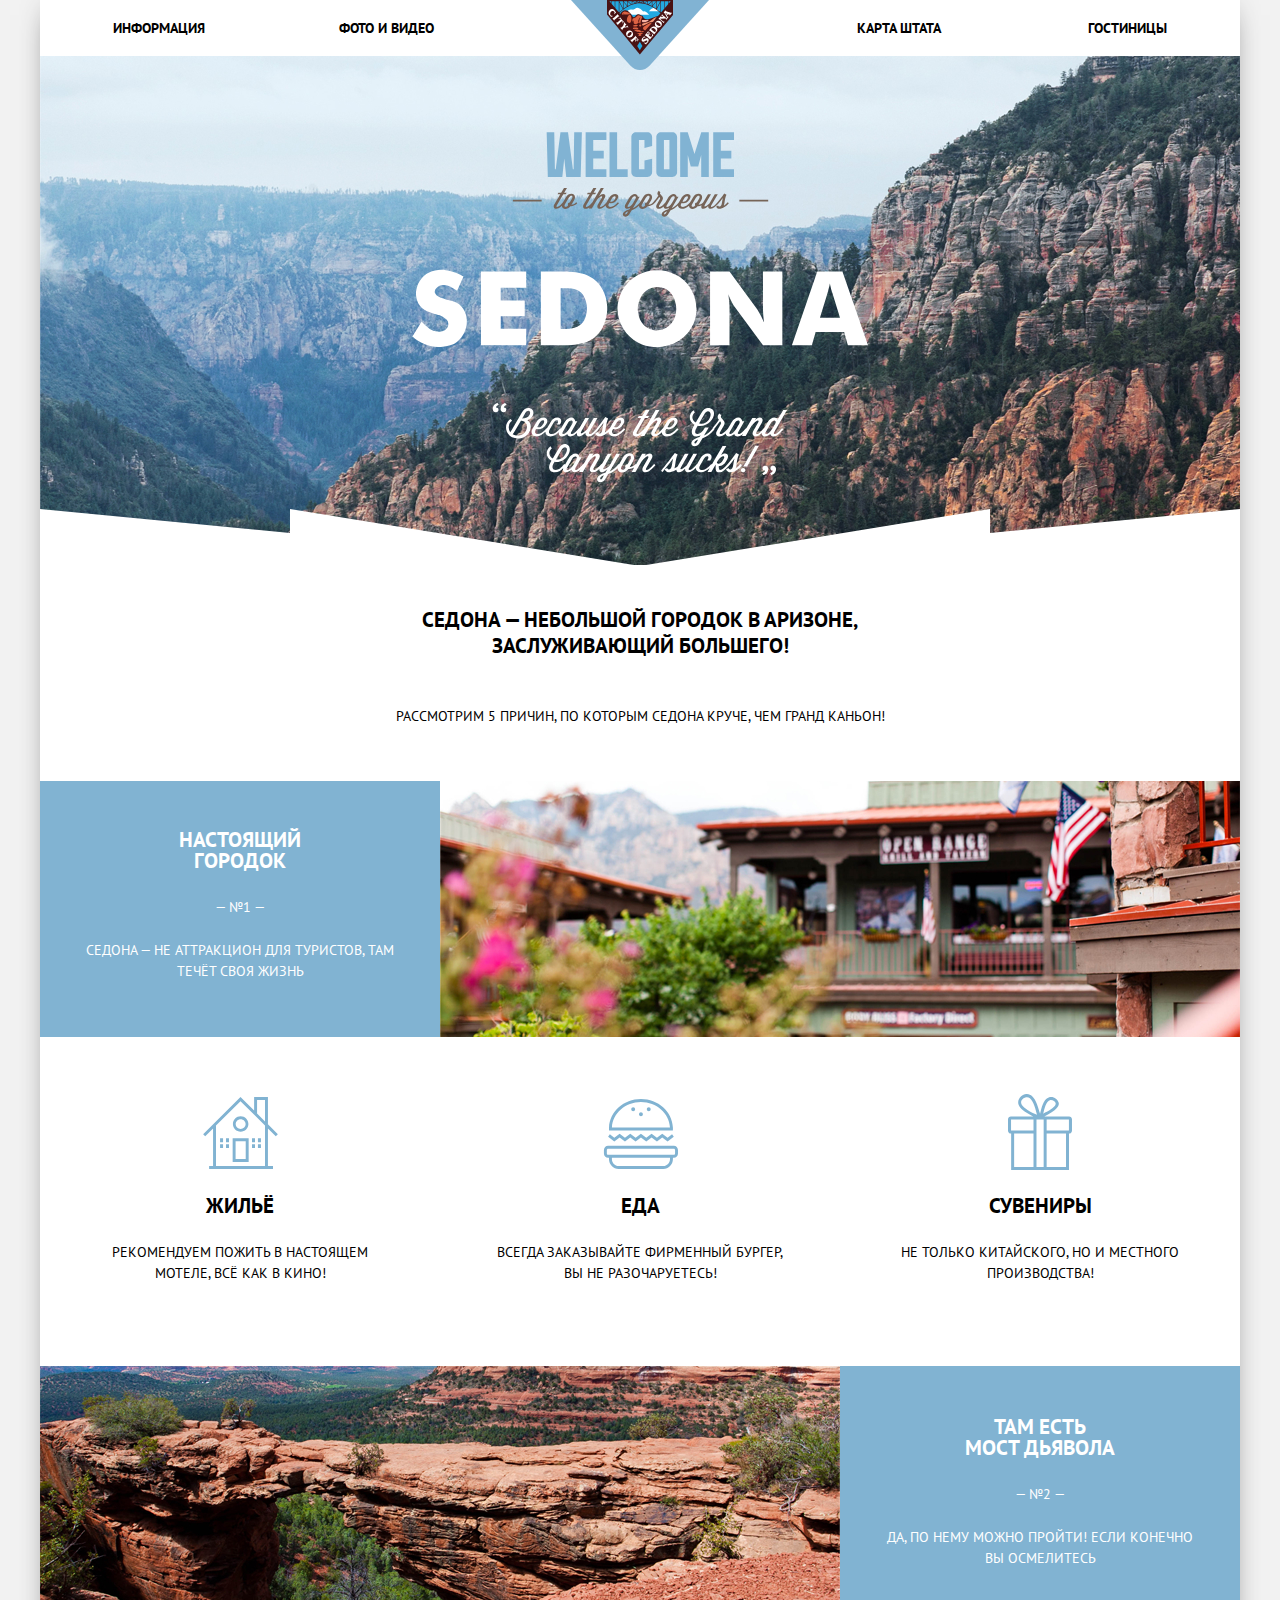
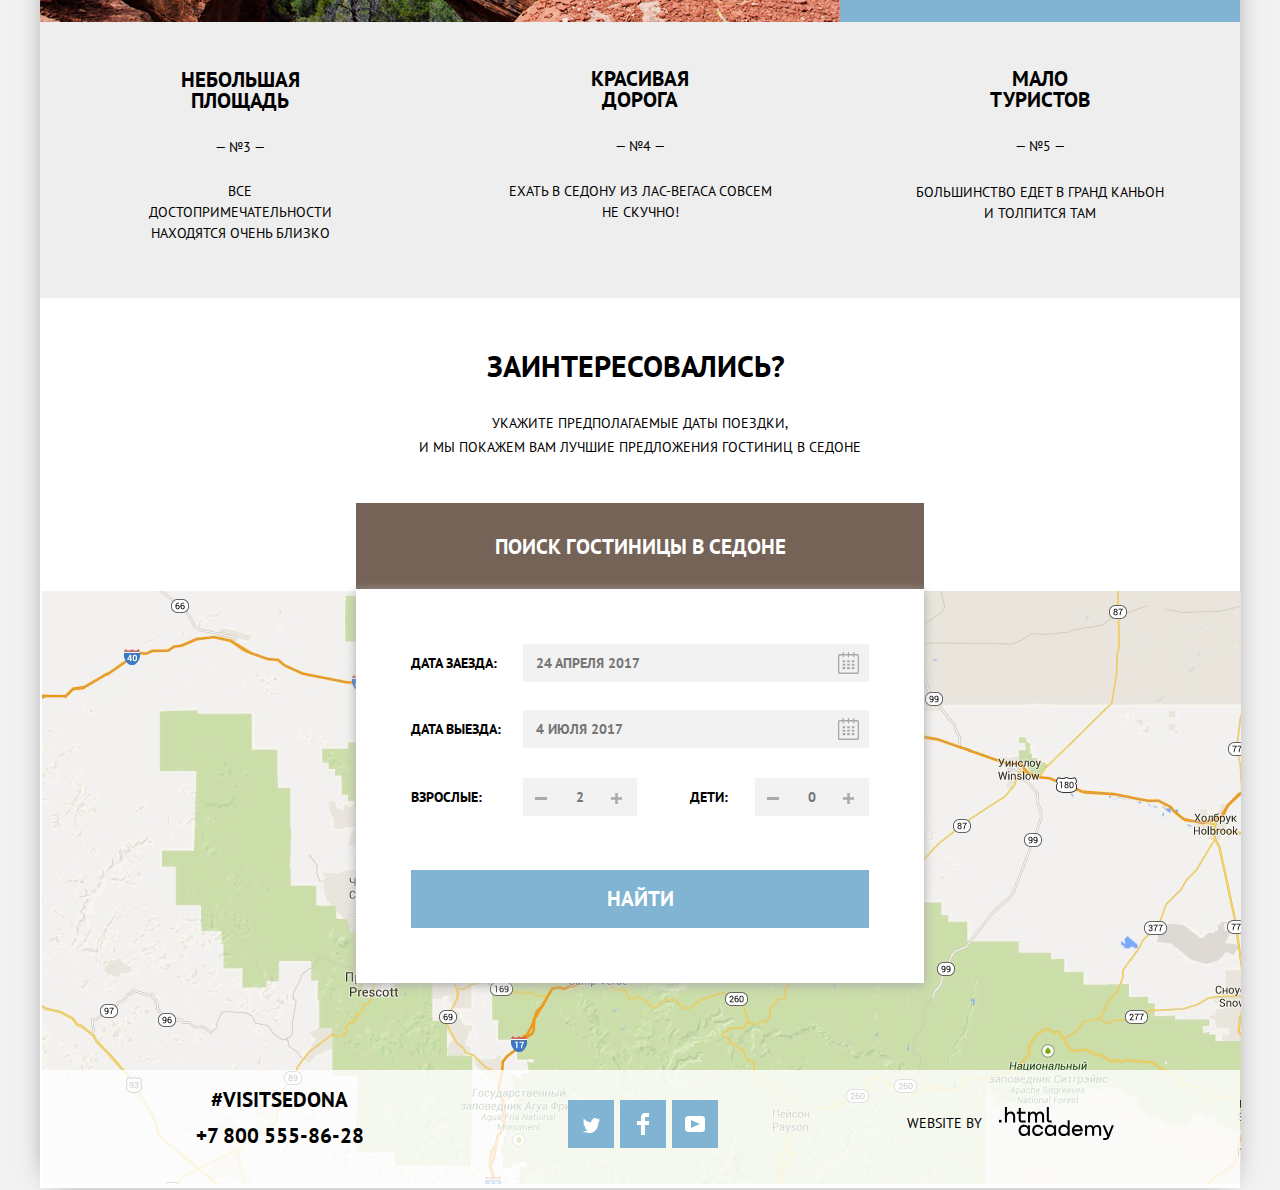
==== commit a82e5242: "без шейп" ====
--- a/index.html
+++ b/index.html
@@ -1,221 +1,267 @@
 <!DOCTYPE html>
 <html class="page" lang="ru">
-  <head>
-    <meta charset="utf-8">
-    <title>HTML Academy: Седона</title>
-    <link rel="stylesheet" href="https://fonts.googleapis.com/css2?family=PT+Sans:ital,wght@0,400;0,700;1,400;1,700&display=swap">
-    <link href="css/normalize.css" rel="stylesheet">
-    <link href="css/style.css" rel="stylesheet">
-    <link rel="icon" href="favicon.ico">
-    <link rel="icon" href="img/favicon/icon.svg" type="image/svg+xml">
-    <link rel="apple-touch-icon" href="img/favicon/180.png">
-    <link rel="manifest" href="manifest.webmanifest">
-  </head> 
-  <body class="page-body main-page-body">
-    <header class="main-header">
-      <nav class="main-navigation">
-        <a class="main-header-logo">
-          <img src="img/logo.svg" width="138" height="70" alt="Логотип сайта">
-        </a>
-        <ul class="site-navigation">
-          <li class="site-navigation-item"><a href="#">Информация</a></li>
-          <li class="site-navigation-item"><a href="#">Фото и видео</a></li>
-          <li class="site-navigation-item"><a href="#">Карта штата</a></li>
-          <li class="site-navigation-item"><a href="catalog.html">Гостиницы</a></li>
-        </ul>
-      </nav>
-    </header>  
-    <main class="center">
-      <section class="greetings">
-        <div class="greetings-picture">
-          <img class="welcome-sedona" src="img/welcome-imgs/welcome.svg" width="457" height="351" alt="Welcome to the georgeous Sedona! Because the Grand Canyon sucks! ">
-        </div>
-        <div class="greetings-text">
-          <h1 class="welcome">Седона — небольшой городок в Аризоне,<br>заслуживающий большего!</h1>
-          <p>Рассмотрим 5 причин, по которым Седона круче, чем Гранд Каньон!</p>
-        </div>
-        <svg class="greetings-decoration" width="1200" height="57" viewBox="0 0 1200 57" fill="none" xmlns="http://www.w3.org/2000/svg">
-          <path d="M0 57V0L250 24V0L600 57L950 0V24L1200 0V57H0Z" fill="white"/>
+
+<head>
+  <meta charset="utf-8">
+  <title>HTML Academy: Седона</title>
+  <link rel="stylesheet"
+    href="https://fonts.googleapis.com/css2?family=PT+Sans:ital,wght@0,400;0,700;1,400;1,700&display=swap">
+  <link href="css/normalize.css" rel="stylesheet">
+  <link href="css/style.css" rel="stylesheet">
+  <link rel="icon" href="favicon.ico">
+  <link rel="icon" href="img/favicon/icon.svg" type="image/svg+xml">
+  <link rel="apple-touch-icon" href="img/favicon/180.png">
+  <link rel="manifest" href="manifest.webmanifest">
+</head>
+
+<body class="page-body main-page-body">
+  <header class="main-header">
+    <nav class="main-navigation">
+      <a class="main-header-logo">
+        <img src="img/logo.svg" width="138" height="70" alt="Логотип сайта">
+      </a>
+      <ul class="site-navigation">
+        <li class="site-navigation-item"><a href="#">Информация</a></li>
+        <li class="site-navigation-item"><a href="#">Фото и видео</a></li>
+        <li class="site-navigation-item"><a href="#">Карта штата</a></li>
+        <li class="site-navigation-item"><a href="catalog.html">Гостиницы</a></li>
+      </ul>
+    </nav>
+  </header>
+  <main class="center">
+    <section class="greetings">
+      <div class="greetings-picture">
+        <img class="welcome-sedona" src="img/welcome-imgs/welcome.svg" width="457" height="351"
+          alt="Welcome to the georgeous Sedona! Because the Grand Canyon sucks! ">
+      </div>
+      <div class="greetings-text">
+        <h1 class="welcome">Седона — небольшой городок в Аризоне,<br>заслуживающий большего!</h1>
+        <p>Рассмотрим 5 причин, по которым Седона круче, чем Гранд Каньон!</p>
+      </div>
+      <svg class="greetings-decoration" width="1200" height="57" viewBox="0 0 1200 57" fill="none"
+        xmlns="http://www.w3.org/2000/svg">
+        <path d="M0 57V0L250 24V0L600 57L950 0V24L1200 0V57H0Z" fill="white" />
+      </svg>
+    </section>
+    <section class="features">
+      <h2 class="visually-hidden">Преимущества</h2>
+      <ul class="features-list">
+        <li class="feature-item feature-special-1">
+          <div class="feature-item-text true-town">
+            <h3>Настоящий<br>городок</h3>
+            <p>— №1 —</p>
+            <p>Седона — не аттракцион для туристов, там<br>течёт своя жизнь</p>
+          </div>
+          <img src="img/main-page-imgs/cafe-img.jpg" width="800" height="256" alt="Повседневная атмосфера города">
+          <ul class="entertainments-list">
+            <li class="entertainment-item house">
+              <h3>Жильё</h3>
+              <p>Рекомендуем пожить в настоящем<br>мотеле, всё как в кино!</p>
+            </li>
+            <li class="entertainment-item food">
+              <h3>Еда</h3>
+              <p>Всегда заказывайте фирменный бургер,<br>вы не разочаруетесь!</p>
+            </li>
+            <li class="entertainment-item souvenirs">
+              <h3>Сувениры</h3>
+              <p>Не только китайского, но и местного<br>производства!</p>
+            </li>
+          </ul>
+        </li>
+        <li class="feature-item feature-special-2">
+          <div class="feature-item-text bridge">
+            <h3>Там есть<br>Мост дьявола</h3>
+            <p>— №2 —</p>
+            <p>Да, по нему можно пройти! Если конечно<br>вы осмелитесь</p>
+          </div>
+          <img src="img/main-page-imgs/bridge-img.jpg" width="800" height="256" alt="Каменный проход над пропастью">
+        </li>
+        <li class="feature-item square">
+          <h3>Небольшая<br> площадь</h3>
+          <p>— №3 —</p>
+          <p>Все достопримечательности находятся очень близко</p>
+        </li>
+        <li class="feature-item road">
+          <h3>Красивая<br> дорога</h3>
+          <p>— №4 —</p>
+          <p>Ехать в седону из Лас-Вегаса совсем не скучно!</p>
+        </li>
+        <li class="feature-item tourists">
+          <h3>Мало<br> туристов</h3>
+          <p>— №5 —</p>
+          <p>Большинство едет в гранд каньон и толпится там</p>
+        </li>
+      </ul>
+    </section>
+    <section class="modal">
+      <h2 class="interested">Заинтересовались?</h2>
+      <p class="modal-descripion">Укажите предполагаемые даты поездки,<br>и мы покажем вам лучшие предложения гостиниц в
+        Седоне</p>
+      <button class="button modal-open" type="button">поиск гостиницы в Седоне</button>
+      <form class="find-hotel-form" action="https://echo.htmlacademy.ru" method="post">
+        <label class="find-hotel-item input-flex-calendar" for="check-in">Дата заезда:</label>
+        <div class="calendar-container input-flex-calendar">
+          <input class="form-background form-date" type="text" name="check-in" id="check-in"
+            placeholder="24 апреля 2017">
+          <button class="calendar button-input" type="button">
+            <span class="visually-hidden">Выберите подходящую дату в календаре</span>
+            <svg width="21" height="23" viewBox="0 0 21 23" fill="none" xmlns="http://www.w3.org/2000/svg">
+              <path fill-rule="evenodd" clip-rule="evenodd"
+                d="M16.406 3.02498H19.251C20.217 3.02498 21 3.84698 21 4.86198V21.164C21 22.179 20.217 23 19.251 23H1.75C0.784 23 0 22.179 0 21.164V4.86198C0 3.84698 0.784 3.02498 1.75 3.02498H4.593V1.64798C4.593 1.26698 4.887 0.958984 5.25 0.958984C5.612 0.958984 5.906 1.26698 5.906 1.64798V3.02498H9.844V1.64798C9.844 1.26698 10.138 0.958984 10.501 0.958984C10.862 0.958984 11.156 1.26698 11.156 1.64798V3.02498H15.094V1.64798C15.094 1.26698 15.387 0.958984 15.75 0.958984C16.112 0.958984 16.406 1.26698 16.406 1.64798V3.02498ZM19.5646 21.484C19.6466 21.3979 19.691 21.2828 19.688 21.164H19.689V4.86198C19.689 4.60898 19.493 4.40298 19.252 4.40298H16.407V5.78098C16.407 6.16198 16.113 6.46998 15.751 6.46998C15.388 6.46998 15.095 6.16198 15.095 5.78098V4.40298H11.157V5.78098C11.157 6.16198 10.863 6.46998 10.502 6.46998C10.139 6.46998 9.845 6.16198 9.845 5.78098V4.40298H5.907V5.78098C5.907 6.16198 5.613 6.46998 5.251 6.46998C4.888 6.46998 4.594 6.16198 4.594 5.78098V4.40298H1.75C1.50263 4.40953 1.30696 4.61458 1.312 4.86198V21.164C1.30696 21.4114 1.50263 21.6164 1.75 21.623H19.251C19.3698 21.6201 19.4826 21.5701 19.5646 21.484Z"
+                fill="#A9A9A9" />
+              <path fill-rule="evenodd" clip-rule="evenodd"
+                d="M4.59399 9.2251H7.21899V11.2911H4.59399V9.2251ZM4.59399 12.6681H7.21899V14.7351H4.59399V12.6681ZM7.21899 16.1121H4.59399V18.1781H7.21899V16.1121ZM9.18799 16.1121H11.813V18.1781H9.18799V16.1121ZM11.813 12.6681H9.18799V14.7351H11.813V12.6681ZM9.18799 9.2251H11.813V11.2911H9.18799V9.2251ZM16.406 16.1121H13.781V18.1781H16.406V16.1121ZM13.781 12.6681H16.406V14.7351H13.781V12.6681ZM16.406 9.2251H13.781V11.2911H16.406V9.2251Z"
+                fill="#A9A9A9" />
+            </svg>
+          </button>
+        </div>
+        <label class="find-hotel-item input-flex-calendar" for="check-out">Дата выезда:</label>
+        <div class="calendar-container input-flex-calendar">
+          <input class="form-background form-date" type="text" name="check-out" id="check-out"
+            placeholder="4 июля 2017">
+          <button class="calendar button-input" type="button">
+            <span class="visually-hidden">Выберите подходящую дату в календаре</span>
+            <svg width="21" height="23" viewBox="0 0 21 23" fill="none" xmlns="http://www.w3.org/2000/svg">
+              <path fill-rule="evenodd" clip-rule="evenodd"
+                d="M16.406 3.02498H19.251C20.217 3.02498 21 3.84698 21 4.86198V21.164C21 22.179 20.217 23 19.251 23H1.75C0.784 23 0 22.179 0 21.164V4.86198C0 3.84698 0.784 3.02498 1.75 3.02498H4.593V1.64798C4.593 1.26698 4.887 0.958984 5.25 0.958984C5.612 0.958984 5.906 1.26698 5.906 1.64798V3.02498H9.844V1.64798C9.844 1.26698 10.138 0.958984 10.501 0.958984C10.862 0.958984 11.156 1.26698 11.156 1.64798V3.02498H15.094V1.64798C15.094 1.26698 15.387 0.958984 15.75 0.958984C16.112 0.958984 16.406 1.26698 16.406 1.64798V3.02498ZM19.5646 21.484C19.6466 21.3979 19.691 21.2828 19.688 21.164H19.689V4.86198C19.689 4.60898 19.493 4.40298 19.252 4.40298H16.407V5.78098C16.407 6.16198 16.113 6.46998 15.751 6.46998C15.388 6.46998 15.095 6.16198 15.095 5.78098V4.40298H11.157V5.78098C11.157 6.16198 10.863 6.46998 10.502 6.46998C10.139 6.46998 9.845 6.16198 9.845 5.78098V4.40298H5.907V5.78098C5.907 6.16198 5.613 6.46998 5.251 6.46998C4.888 6.46998 4.594 6.16198 4.594 5.78098V4.40298H1.75C1.50263 4.40953 1.30696 4.61458 1.312 4.86198V21.164C1.30696 21.4114 1.50263 21.6164 1.75 21.623H19.251C19.3698 21.6201 19.4826 21.5701 19.5646 21.484Z"
+                fill="#A9A9A9" />
+              <path fill-rule="evenodd" clip-rule="evenodd"
+                d="M4.59399 9.2251H7.21899V11.2911H4.59399V9.2251ZM4.59399 12.6681H7.21899V14.7351H4.59399V12.6681ZM7.21899 16.1121H4.59399V18.1781H7.21899V16.1121ZM9.18799 16.1121H11.813V18.1781H9.18799V16.1121ZM11.813 12.6681H9.18799V14.7351H11.813V12.6681ZM9.18799 9.2251H11.813V11.2911H9.18799V9.2251ZM16.406 16.1121H13.781V18.1781H16.406V16.1121ZM13.781 12.6681H16.406V14.7351H13.781V12.6681ZM16.406 9.2251H13.781V11.2911H16.406V9.2251Z"
+                fill="#A9A9A9" />
+            </svg>
+          </button>
+        </div>
+        <label class="find-hotel-item input-flex-lessmore" for="adults">Взрослые:</label>
+        <div class="less-more-container input-flex-lessmore">
+          <input class="form-background form-people" type="text" name="adults" id="adults" placeholder="2">
+          <button class="less button-input" type="button">
+            <span class="visually-hidden">Уменьшить количество на единицу</span>
+            <svg width="12" height="3" viewBox="0 0 12 3" fill="none" xmlns="http://www.w3.org/2000/svg">
+              <rect width="12" height="3" fill="#A9A9A9" />
+            </svg>
+          </button>
+          <button class="more button-input" type="button">
+            <span class="visually-hidden">Увеличить количество на единицу</span>
+            <svg width="11" height="11" viewBox="0 0 11 11" fill="none" xmlns="http://www.w3.org/2000/svg">
+              <path fill-rule="evenodd" clip-rule="evenodd"
+                d="M4.23086 6.76932V11H6.76932V6.76932H11V4.23086H6.76932V0H4.23085V4.23086H0V6.76932H4.23086Z"
+                fill="#A9A9A9" />
+            </svg>
+          </button>
+        </div>
+        <label class="find-hotel-item input-flex-lessmore left" for="kids">Дети:</label>
+        <div class="less-more-container input-flex-lessmore">
+          <input class="form-background form-people" type="text" name="kids" id="kids" placeholder="0">
+          <button class="less button-input" type="button">
+            <span class="visually-hidden">Уменьшить количество на единицу</span>
+            <svg width="12" height="3" viewBox="0 0 12 3" fill="none" xmlns="http://www.w3.org/2000/svg">
+              <rect width="12" height="3" fill="#A9A9A9" />
+            </svg>
+          </button>
+          <button class="more button-input" type="button">
+            <span class="visually-hidden">Увеличить количество на единицу</span>
+            <svg width="11" height="11" viewBox="0 0 11 11" fill="none" xmlns="http://www.w3.org/2000/svg">
+              <path fill-rule="evenodd" clip-rule="evenodd"
+                d="M4.23086 6.76932V11H6.76932V6.76932H11V4.23086H6.76932V0H4.23085V4.23086H0V6.76932H4.23086Z"
+                fill="#A9A9A9" />
+            </svg>
+          </button>
+        </div>
+        <button class="button modal-submit" type="submit">Найти</button>
+      </form>
+    </section>
+    <section class="map">
+      <h2 class="visually-hidden">Где находится Седона?</h2>
+      <a href="https://goo.gl/maps/r3oEEsJiwY8pr3YB9">
+        <img src="img/map.png" width="1199" height="594" alt="Как добраться до города">
+      </a>
+    </section>
+  </main>
+  <footer class="main-footer footer-opacity">
+    <div class="footer-info">
+      <p class="hashtag">
+        #visitsedona
+      </p>
+      <p class="contacts">
+        <a class="footer-phone" href="tel:+78005558628">+7 800 555-86-28</a>
+      </p>
+    </div>
+    <section class="footer-social">
+      <h2>Давайте дружить!</h2>
+      <ul class="social-list">
+        <li>
+          <a class="social-button twitter" href="#">
+            <span class="visually-hidden">Twitter</span>
+            <svg width="17" height="17" viewBox="0 0 17 17" fill="none" xmlns="http://www.w3.org/2000/svg">
+              <path
+                d="M10.95 1.14409C12.635 0.648089 13.934 1.41409 14.527 2.32309C15.2 2.09209 15.858 1.84209 16.538 1.61509C16.5249 2.30145 16.2117 2.94761 15.681 3.38309C16.366 3.55309 16.985 2.89209 16.985 2.89209C16.816 3.89209 15.979 4.68009 15.422 4.91609C15.191 11.6661 12.247 16.1331 5.34498 15.9981H4.89898C4.48898 15.9981 0.734977 15.5381 0.000976562 14.1111C2.27198 14.3071 3.89398 13.6891 4.69398 12.9341C3.73398 12.6341 2.01498 12.4571 1.71498 9.98409C2.06398 10.0901 2.27898 10.2121 2.90498 10.1031C1.70498 9.24709 0.373977 8.53009 0.447977 6.33009C0.732977 6.65809 1.51498 6.86609 1.78798 6.80209C1.08498 6.56109 -0.182023 3.44209 0.893977 1.85009C2.71198 3.70409 4.62898 5.45609 8.04598 5.62309C8.25398 3.33009 9.18298 1.79309 10.95 1.14409Z"
+                fill="white" />
+            </svg>
+          </a>
+        </li>
+        <li>
+          <a class="social-button facebook" href="#">
+            <span class="visually-hidden">Facebook</span>
+            <svg width="12" height="22" viewBox="0 0 12 22" fill="none" xmlns="http://www.w3.org/2000/svg">
+              <path d="M12 4V0H8C5.79086 0 4 1.79086 4 4V8H0V12H4V22H8V12H12V8H8V4H12Z" fill="white" />
+            </svg>
+          </a>
+        </li>
+        <li>
+          <a class="social-button youtube" href="#">
+            <span class="visually-hidden">YouTube</span>
+            <svg width="20" height="16" viewBox="0 0 20 16" fill="none" xmlns="http://www.w3.org/2000/svg">
+              <path fill-rule="evenodd" clip-rule="evenodd"
+                d="M3 0H17C18.65 0 20 1.35 20 3V13C20 14.65 18.65 16 17 16H3C1.35 16 0 14.65 0 13V3C0 1.35 1.35 0 3 0ZM6.027 4.002V11.998L15.014 8L6.027 4.002Z"
+                fill="white" />
+            </svg>
+          </a>
+        </li>
+      </ul>
+    </section>
+    <p class="footer-copyright">
+      <span> Website by</span>
+      <a class="button htmlacademy-logo" href="https://htmlacademy.ru/intensive/htmlcss">
+        <span class="visually-hidden">Сайт разработан HTML-Академией</span>
+        <svg width="115" height="33" viewBox="0 0 115 33" fill="none" xmlns="http://www.w3.org/2000/svg">
+          <path d="M0 12.8691V15.4429H2.45789V12.8691H0Z" fill="black" />
+          <path
+            d="M11.6466 4.52562C10.0863 4.52562 8.82534 5.23341 8.03454 6.26294H7.94905V0H5.91864V15.4429H7.94905V10.1451C7.94905 8.02172 9.27418 6.49888 11.2191 6.49888C13.0572 6.49888 14.1258 7.87158 14.1258 9.71614V15.4429H16.1563V9.35153C16.1563 6.41308 14.3396 4.52562 11.6466 4.52562Z"
+            fill="black" />
+          <path
+            d="M26.6171 4.82696H21.8082V1.07349H19.7778V4.82696H17.8542V6.80022H19.7778V12.7843C19.7778 14.5002 20.7396 15.4439 22.4708 15.4439H26.6171V13.4492H22.8769C22.193 13.4492 21.8082 13.0632 21.8082 12.3983V6.80022H26.6171V4.82696Z"
+            fill="black" />
+          <path
+            d="M41.1215 4.54712C39.497 4.54712 38.2576 5.34071 37.5736 6.60618H37.5095C36.8897 5.36217 35.7356 4.54712 34.154 4.54712C32.7434 4.54712 31.6746 5.29781 31.0336 6.3488H30.948V4.82596H29.0031V15.4429H31.0336V9.99504C31.0336 8.00032 32.0806 6.54184 33.6624 6.49894C35.1584 6.45604 36.0347 7.52847 36.0347 9.13708V15.4429H38.0652V9.82343C38.0652 7.44266 39.4758 6.49894 40.6941 6.49894C42.1688 6.49894 43.0452 7.52847 43.0452 9.13708V15.4429H45.0754V8.92261C45.0754 6.3488 43.6221 4.54712 41.1215 4.54712Z"
+            fill="black" />
+          <path
+            d="M47.8271 12.6975C47.8271 14.4348 48.8103 15.4429 50.6269 15.4429H52.6359V13.4696H50.9261C50.2422 13.4696 49.8574 13.0835 49.8574 12.4186V0H47.8271V12.6975Z"
+            fill="black" />
+          <path
+            d="M28.9048 19.6888H28.8192C28.027 18.6227 26.7425 17.8764 25.0295 17.8551C21.882 17.8124 19.6338 20.1365 19.6338 23.4202C19.6338 26.7252 21.9248 29.0494 25.008 29.0068C26.7637 28.9853 28.027 28.1965 28.8192 27.0663H28.9048V28.7081H30.9177V18.1536H28.9048V19.6888ZM25.3077 27.0451C23.081 27.0451 21.6679 25.4245 21.6679 23.4202C21.6679 21.4159 23.081 19.7954 25.3077 19.7954C27.4703 19.7954 28.8836 21.4159 28.8836 23.4202C28.8836 25.4033 27.4703 27.0451 25.3077 27.0451Z"
+            fill="black" />
+          <path
+            d="M44.2095 21.9915C43.717 19.6034 41.5973 17.855 38.8139 17.855C35.4524 17.855 33.2042 20.307 33.2042 23.4201C33.2042 26.5331 35.4524 29.0067 38.8139 29.0067C41.5973 29.0067 43.717 27.2155 44.2095 24.8061H42.0898C41.6617 26.1494 40.3984 27.0662 38.8354 27.0662C36.6513 27.0662 35.2381 25.4244 35.2381 23.4201C35.2381 21.4158 36.6513 19.7953 38.8354 19.7953C40.4625 19.7953 41.6617 20.7548 42.0898 21.9915H44.2095Z"
+            fill="black" />
+          <path
+            d="M55.0836 19.6888H54.998C54.2058 18.6227 52.921 17.8764 51.2081 17.8551C48.0607 17.8124 45.8125 20.1365 45.8125 23.4202C45.8125 26.7252 48.1036 29.0494 51.1866 29.0068C52.9425 28.9853 54.2058 28.1965 54.998 27.0663H55.0836V28.7081H57.0962V18.1536H55.0836V19.6888ZM51.4866 27.0451C49.2596 27.0451 47.8466 25.4245 47.8466 23.4202C47.8466 21.4159 49.2596 19.7954 51.4866 19.7954C53.6491 19.7954 55.0622 21.4159 55.0622 23.4202C55.0622 25.4033 53.6491 27.0451 51.4866 27.0451Z"
+            fill="black" />
+          <path
+            d="M68.6538 19.7953H68.5682C67.776 18.6652 66.4483 17.8763 64.7568 17.855C61.6738 17.8123 59.3827 20.1365 59.3827 23.4415C59.3827 26.7251 61.6309 29.0493 64.7783 29.0067C66.4483 28.9853 67.776 28.239 68.5468 27.1729H68.6538V28.708H70.6665V13.356H68.6538V19.7953ZM65.0568 27.0662C62.8298 27.0662 61.4168 25.4458 61.4168 23.4415C61.4168 21.4372 62.8298 19.8166 65.0568 19.8166C67.2193 19.8166 68.6324 21.4585 68.6324 23.4415C68.6324 25.4458 67.2193 27.0662 65.0568 27.0662Z"
+            fill="black" />
+          <path
+            d="M78.3297 17.855C75.0752 17.855 72.8483 20.3497 72.8483 23.4414C72.8483 26.4479 74.9467 29.0067 78.3724 29.0067C80.8561 29.0067 82.8475 27.6633 83.5541 25.4244H81.4342C80.9634 26.4267 79.8286 27.0662 78.4582 27.0662C76.5312 27.0662 75.1608 25.7869 75.0108 24.1451H83.7682C84.0464 20.6269 81.8412 17.855 78.3297 17.855ZM78.2868 19.7953C79.9783 19.7953 81.2416 20.8401 81.5627 22.354H75.0538C75.3534 20.8614 76.6168 19.7953 78.2868 19.7953Z"
+            fill="black" />
+          <path
+            d="M98.1985 17.8762C96.5713 17.8762 95.3295 18.6651 94.6443 19.9232H94.5799C93.9591 18.6865 92.8029 17.8762 91.2184 17.8762C89.8054 17.8762 88.7347 18.6225 88.0924 19.6673H88.0068V18.1534H86.0583V28.7079H88.0924V23.2921C88.0924 21.3091 89.1417 19.8592 90.7261 19.8165C92.2247 19.7739 93.1028 20.84 93.1028 22.4392V28.7079H95.1368V23.1215C95.1368 20.7547 96.5499 19.8165 97.7703 19.8165C99.2477 19.8165 100.125 20.84 100.125 22.4392V28.7079H102.16V22.226C102.16 19.6673 100.704 17.8762 98.1985 17.8762Z"
+            fill="black" />
+          <path
+            d="M109.441 27.0237L105.801 18.1536H103.553L108.392 29.7104L108.371 29.753C108.028 30.6272 107.643 30.947 106.701 30.947H104.196V32.9726H106.701C108.542 32.9726 109.527 32.1411 110.212 30.3499L114.88 18.1536H112.803L109.441 27.0237Z"
+            fill="black" />
         </svg>
-      </section>
-      <section class="features">
-        <h2 class="visually-hidden">Преимущества</h2>
-        <ul class="features-list">
-          <li class="feature-item feature-special-1">
-            <div class="feature-item-text true-town">
-              <h3>Настоящий<br>городок</h3>
-              <p>— №1 —</p>
-              <p>Седона — не аттракцион для туристов, там<br>течёт своя жизнь</p>
-            </div>
-            <img src="img/main-page-imgs/cafe-img.jpg" width="800" height="256" alt="Повседневная атмосфера города">
-            <ul class="entertainments-list">
-              <li class="entertainment-item house">
-                <h3>Жильё</h3>
-                <p>Рекомендуем пожить в настоящем<br>мотеле, всё как в кино!</p>
-              </li>
-              <li class="entertainment-item food">
-                <h3>Еда</h3>
-                <p>Всегда заказывайте фирменный бургер,<br>вы не разочаруетесь!</p>
-              </li>
-              <li class="entertainment-item souvenirs">
-                <h3>Сувениры</h3>
-                <p>Не только китайского, но и местного<br>производства!</p>
-              </li>
-            </ul>
-          </li>
-          <li class="feature-item feature-special-2">
-            <div class="feature-item-text bridge">
-              <h3>Там есть<br>Мост дьявола</h3>
-              <p>— №2 —</p>
-              <p>Да, по нему можно пройти! Если конечно<br>вы осмелитесь</p>
-            </div>
-            <img src="img/main-page-imgs/bridge-img.jpg" width="800" height="256" alt="Каменный проход над пропастью">
-          </li>
-          <li class="feature-item square">
-            <h3>Небольшая<br> площадь</h3>
-            <p>— №3 —</p>
-            <p>Все достопримечательности находятся очень близко</p>
-          </li>
-          <li class="feature-item road">
-            <h3>Красивая<br> дорога</h3>
-            <p>— №4 —</p>
-            <p>Ехать в седону из Лас-Вегаса совсем не скучно!</p>
-          </li>
-          <li class="feature-item tourists">
-            <h3>Мало<br> туристов</h3>
-            <p>— №5 —</p>
-            <p>Большинство едет в гранд каньон и толпится там</p>
-          </li>
-        </ul>
-      </section>
-      <section class="modal">
-        <h2 class="interested">Заинтересовались?</h2>
-        <p class="modal-descripion">Укажите предполагаемые даты поездки,<br>и мы покажем вам лучшие предложения гостиниц в Седоне</p>
-        <button class="button modal-open" type="button">поиск гостиницы в Седоне</button>
-        <form class="find-hotel-form" action="https://echo.htmlacademy.ru" method="post">
-          <label class="find-hotel-item input-flex-calendar" for="check-in">Дата заезда:</label>   
-          <div class="calendar-container input-flex-calendar">         
-            <input class="form-background form-date" type="text" name="check-in" id="check-in" placeholder="24 апреля 2017">
-            <button class="calendar button-input" type="button">
-              <span class="visually-hidden">Выберите подходящую дату в календаре</span>
-              <svg width="21" height="23" viewBox="0 0 21 23" fill="none" xmlns="http://www.w3.org/2000/svg">
-                <path fill-rule="evenodd" clip-rule="evenodd" d="M16.406 3.02498H19.251C20.217 3.02498 21 3.84698 21 4.86198V21.164C21 22.179 20.217 23 19.251 23H1.75C0.784 23 0 22.179 0 21.164V4.86198C0 3.84698 0.784 3.02498 1.75 3.02498H4.593V1.64798C4.593 1.26698 4.887 0.958984 5.25 0.958984C5.612 0.958984 5.906 1.26698 5.906 1.64798V3.02498H9.844V1.64798C9.844 1.26698 10.138 0.958984 10.501 0.958984C10.862 0.958984 11.156 1.26698 11.156 1.64798V3.02498H15.094V1.64798C15.094 1.26698 15.387 0.958984 15.75 0.958984C16.112 0.958984 16.406 1.26698 16.406 1.64798V3.02498ZM19.5646 21.484C19.6466 21.3979 19.691 21.2828 19.688 21.164H19.689V4.86198C19.689 4.60898 19.493 4.40298 19.252 4.40298H16.407V5.78098C16.407 6.16198 16.113 6.46998 15.751 6.46998C15.388 6.46998 15.095 6.16198 15.095 5.78098V4.40298H11.157V5.78098C11.157 6.16198 10.863 6.46998 10.502 6.46998C10.139 6.46998 9.845 6.16198 9.845 5.78098V4.40298H5.907V5.78098C5.907 6.16198 5.613 6.46998 5.251 6.46998C4.888 6.46998 4.594 6.16198 4.594 5.78098V4.40298H1.75C1.50263 4.40953 1.30696 4.61458 1.312 4.86198V21.164C1.30696 21.4114 1.50263 21.6164 1.75 21.623H19.251C19.3698 21.6201 19.4826 21.5701 19.5646 21.484Z" fill="#A9A9A9"/>
-                <path fill-rule="evenodd" clip-rule="evenodd" d="M4.59399 9.2251H7.21899V11.2911H4.59399V9.2251ZM4.59399 12.6681H7.21899V14.7351H4.59399V12.6681ZM7.21899 16.1121H4.59399V18.1781H7.21899V16.1121ZM9.18799 16.1121H11.813V18.1781H9.18799V16.1121ZM11.813 12.6681H9.18799V14.7351H11.813V12.6681ZM9.18799 9.2251H11.813V11.2911H9.18799V9.2251ZM16.406 16.1121H13.781V18.1781H16.406V16.1121ZM13.781 12.6681H16.406V14.7351H13.781V12.6681ZM16.406 9.2251H13.781V11.2911H16.406V9.2251Z" fill="#A9A9A9"/>
-              </svg>
-            </button>
-          </div>
-          <label class="find-hotel-item input-flex-calendar" for="check-out">Дата выезда:</label>
-          <div class="calendar-container input-flex-calendar">
-            <input class="form-background form-date" type="text" name="check-out" id="check-out" placeholder="4 июля 2017">
-            <button class="calendar button-input" type="button">
-              <span class="visually-hidden">Выберите подходящую дату в календаре</span>
-              <svg width="21" height="23" viewBox="0 0 21 23" fill="none" xmlns="http://www.w3.org/2000/svg">
-                <path fill-rule="evenodd" clip-rule="evenodd" d="M16.406 3.02498H19.251C20.217 3.02498 21 3.84698 21 4.86198V21.164C21 22.179 20.217 23 19.251 23H1.75C0.784 23 0 22.179 0 21.164V4.86198C0 3.84698 0.784 3.02498 1.75 3.02498H4.593V1.64798C4.593 1.26698 4.887 0.958984 5.25 0.958984C5.612 0.958984 5.906 1.26698 5.906 1.64798V3.02498H9.844V1.64798C9.844 1.26698 10.138 0.958984 10.501 0.958984C10.862 0.958984 11.156 1.26698 11.156 1.64798V3.02498H15.094V1.64798C15.094 1.26698 15.387 0.958984 15.75 0.958984C16.112 0.958984 16.406 1.26698 16.406 1.64798V3.02498ZM19.5646 21.484C19.6466 21.3979 19.691 21.2828 19.688 21.164H19.689V4.86198C19.689 4.60898 19.493 4.40298 19.252 4.40298H16.407V5.78098C16.407 6.16198 16.113 6.46998 15.751 6.46998C15.388 6.46998 15.095 6.16198 15.095 5.78098V4.40298H11.157V5.78098C11.157 6.16198 10.863 6.46998 10.502 6.46998C10.139 6.46998 9.845 6.16198 9.845 5.78098V4.40298H5.907V5.78098C5.907 6.16198 5.613 6.46998 5.251 6.46998C4.888 6.46998 4.594 6.16198 4.594 5.78098V4.40298H1.75C1.50263 4.40953 1.30696 4.61458 1.312 4.86198V21.164C1.30696 21.4114 1.50263 21.6164 1.75 21.623H19.251C19.3698 21.6201 19.4826 21.5701 19.5646 21.484Z" fill="#A9A9A9"/>
-                <path fill-rule="evenodd" clip-rule="evenodd" d="M4.59399 9.2251H7.21899V11.2911H4.59399V9.2251ZM4.59399 12.6681H7.21899V14.7351H4.59399V12.6681ZM7.21899 16.1121H4.59399V18.1781H7.21899V16.1121ZM9.18799 16.1121H11.813V18.1781H9.18799V16.1121ZM11.813 12.6681H9.18799V14.7351H11.813V12.6681ZM9.18799 9.2251H11.813V11.2911H9.18799V9.2251ZM16.406 16.1121H13.781V18.1781H16.406V16.1121ZM13.781 12.6681H16.406V14.7351H13.781V12.6681ZM16.406 9.2251H13.781V11.2911H16.406V9.2251Z" fill="#A9A9A9"/>
-              </svg>
-            </button>
-          </div>
-          <label class="find-hotel-item input-flex-lessmore" for="adults">Взрослые:</label>
-          <div class="less-more-container input-flex-lessmore" >
-            <input class="form-background form-people" type="text" name="adults" id="adults" placeholder="2">
-            <button class="less button-input" type="button">
-              <span class="visually-hidden">Уменьшить количество на единицу</span>
-              <svg width="12" height="3" viewBox="0 0 12 3" fill="none" xmlns="http://www.w3.org/2000/svg">
-                <rect width="12" height="3" fill="#A9A9A9"/>
-              </svg>
-            </button>
-            <button class="more button-input" type="button">
-              <span class="visually-hidden">Увеличить количество на единицу</span>
-              <svg width="11" height="11" viewBox="0 0 11 11" fill="none" xmlns="http://www.w3.org/2000/svg">
-                <path fill-rule="evenodd" clip-rule="evenodd" d="M4.23086 6.76932V11H6.76932V6.76932H11V4.23086H6.76932V0H4.23085V4.23086H0V6.76932H4.23086Z" fill="#A9A9A9"/>
-              </svg>
-            </button>
-          </div>
-          <label class="find-hotel-item input-flex-lessmore left" for="kids">Дети:</label>
-          <div class="less-more-container input-flex-lessmore">
-            <input class="form-background form-people" type="text" name="kids" id="kids" placeholder="0">
-            <button class="less button-input" type="button">
-              <span class="visually-hidden">Уменьшить количество на единицу</span>
-              <svg width="12" height="3" viewBox="0 0 12 3" fill="none" xmlns="http://www.w3.org/2000/svg">
-                <rect width="12" height="3" fill="#A9A9A9"/>
-              </svg>
-            </button>
-            <button class="more button-input" type="button">
-              <span class="visually-hidden">Увеличить количество на единицу</span>
-              <svg width="11" height="11" viewBox="0 0 11 11" fill="none" xmlns="http://www.w3.org/2000/svg">
-                <path fill-rule="evenodd" clip-rule="evenodd" d="M4.23086 6.76932V11H6.76932V6.76932H11V4.23086H6.76932V0H4.23085V4.23086H0V6.76932H4.23086Z" fill="#A9A9A9"/>
-              </svg>
-            </button>
-          </div>
-          <button class="button modal-submit" type="submit">Найти</button>
-        </form>
-      </section>
-      <section class="map">
-        <h2 class="visually-hidden">Где находится Седона?</h2>
-        <a href="https://goo.gl/maps/r3oEEsJiwY8pr3YB9">
-          <img src="img/map.png" width="1199" height="594" alt="Как добраться до города">
-        </a>
-      </section>
-    </main>
-    <footer class="main-footer footer-opacity">
-      <div class="footer-info">
-        <p class="hashtag">
-          #visitsedona
-        </p>
-        <p class="contacts">
-          <a class="footer-phone" href="tel:+78005558628">+7 800 555-86-28</a>
-        </p>
-      </div>
-      <section class="footer-social">
-        <h2>Давайте дружить!</h2>
-        <ul class="social-list">
-          <li>
-            <a class="social-button twitter" href="#">
-              <span class="visually-hidden">Twitter</span>
-              <svg width="17" height="17" viewBox="0 0 17 17" fill="none" xmlns="http://www.w3.org/2000/svg">
-                <path d="M10.95 1.14409C12.635 0.648089 13.934 1.41409 14.527 2.32309C15.2 2.09209 15.858 1.84209 16.538 1.61509C16.5249 2.30145 16.2117 2.94761 15.681 3.38309C16.366 3.55309 16.985 2.89209 16.985 2.89209C16.816 3.89209 15.979 4.68009 15.422 4.91609C15.191 11.6661 12.247 16.1331 5.34498 15.9981H4.89898C4.48898 15.9981 0.734977 15.5381 0.000976562 14.1111C2.27198 14.3071 3.89398 13.6891 4.69398 12.9341C3.73398 12.6341 2.01498 12.4571 1.71498 9.98409C2.06398 10.0901 2.27898 10.2121 2.90498 10.1031C1.70498 9.24709 0.373977 8.53009 0.447977 6.33009C0.732977 6.65809 1.51498 6.86609 1.78798 6.80209C1.08498 6.56109 -0.182023 3.44209 0.893977 1.85009C2.71198 3.70409 4.62898 5.45609 8.04598 5.62309C8.25398 3.33009 9.18298 1.79309 10.95 1.14409Z" fill="white"/>
-              </svg>
-            </a>
-          </li>
-          <li>
-            <a class="social-button facebook" href="#">
-              <span class="visually-hidden">Facebook</span>
-              <svg width="12" height="22" viewBox="0 0 12 22" fill="none" xmlns="http://www.w3.org/2000/svg">
-                <path d="M12 4V0H8C5.79086 0 4 1.79086 4 4V8H0V12H4V22H8V12H12V8H8V4H12Z" fill="white"/>
-              </svg>                    
-            </a>
-          </li>
-          <li>
-            <a class="social-button youtube" href="#">
-              <span class="visually-hidden">YouTube</span>
-              <svg width="20" height="16" viewBox="0 0 20 16" fill="none" xmlns="http://www.w3.org/2000/svg">
-                <path fill-rule="evenodd" clip-rule="evenodd" d="M3 0H17C18.65 0 20 1.35 20 3V13C20 14.65 18.65 16 17 16H3C1.35 16 0 14.65 0 13V3C0 1.35 1.35 0 3 0ZM6.027 4.002V11.998L15.014 8L6.027 4.002Z" fill="white"/>
-              </svg>
-            </a>
-          </li>
-        </ul>
-      </section>
-      <p class="footer-copyright">
-        <span> Website by</span>
-        <a class="button htmlacademy-logo" href="https://htmlacademy.ru/intensive/htmlcss">
-          <span class="visually-hidden">Сайт разработан HTML-Академией</span>
-          <svg width="115" height="33" viewBox="0 0 115 33" fill="none" xmlns="http://www.w3.org/2000/svg">
-            <path d="M0 12.8691V15.4429H2.45789V12.8691H0Z" fill="black"/>
-            <path d="M11.6466 4.52562C10.0863 4.52562 8.82534 5.23341 8.03454 6.26294H7.94905V0H5.91864V15.4429H7.94905V10.1451C7.94905 8.02172 9.27418 6.49888 11.2191 6.49888C13.0572 6.49888 14.1258 7.87158 14.1258 9.71614V15.4429H16.1563V9.35153C16.1563 6.41308 14.3396 4.52562 11.6466 4.52562Z" fill="black"/>
-            <path d="M26.6171 4.82696H21.8082V1.07349H19.7778V4.82696H17.8542V6.80022H19.7778V12.7843C19.7778 14.5002 20.7396 15.4439 22.4708 15.4439H26.6171V13.4492H22.8769C22.193 13.4492 21.8082 13.0632 21.8082 12.3983V6.80022H26.6171V4.82696Z" fill="black"/>
-            <path d="M41.1215 4.54712C39.497 4.54712 38.2576 5.34071 37.5736 6.60618H37.5095C36.8897 5.36217 35.7356 4.54712 34.154 4.54712C32.7434 4.54712 31.6746 5.29781 31.0336 6.3488H30.948V4.82596H29.0031V15.4429H31.0336V9.99504C31.0336 8.00032 32.0806 6.54184 33.6624 6.49894C35.1584 6.45604 36.0347 7.52847 36.0347 9.13708V15.4429H38.0652V9.82343C38.0652 7.44266 39.4758 6.49894 40.6941 6.49894C42.1688 6.49894 43.0452 7.52847 43.0452 9.13708V15.4429H45.0754V8.92261C45.0754 6.3488 43.6221 4.54712 41.1215 4.54712Z" fill="black"/>
-            <path d="M47.8271 12.6975C47.8271 14.4348 48.8103 15.4429 50.6269 15.4429H52.6359V13.4696H50.9261C50.2422 13.4696 49.8574 13.0835 49.8574 12.4186V0H47.8271V12.6975Z" fill="black"/>
-            <path d="M28.9048 19.6888H28.8192C28.027 18.6227 26.7425 17.8764 25.0295 17.8551C21.882 17.8124 19.6338 20.1365 19.6338 23.4202C19.6338 26.7252 21.9248 29.0494 25.008 29.0068C26.7637 28.9853 28.027 28.1965 28.8192 27.0663H28.9048V28.7081H30.9177V18.1536H28.9048V19.6888ZM25.3077 27.0451C23.081 27.0451 21.6679 25.4245 21.6679 23.4202C21.6679 21.4159 23.081 19.7954 25.3077 19.7954C27.4703 19.7954 28.8836 21.4159 28.8836 23.4202C28.8836 25.4033 27.4703 27.0451 25.3077 27.0451Z" fill="black"/>
-            <path d="M44.2095 21.9915C43.717 19.6034 41.5973 17.855 38.8139 17.855C35.4524 17.855 33.2042 20.307 33.2042 23.4201C33.2042 26.5331 35.4524 29.0067 38.8139 29.0067C41.5973 29.0067 43.717 27.2155 44.2095 24.8061H42.0898C41.6617 26.1494 40.3984 27.0662 38.8354 27.0662C36.6513 27.0662 35.2381 25.4244 35.2381 23.4201C35.2381 21.4158 36.6513 19.7953 38.8354 19.7953C40.4625 19.7953 41.6617 20.7548 42.0898 21.9915H44.2095Z" fill="black"/>
-            <path d="M55.0836 19.6888H54.998C54.2058 18.6227 52.921 17.8764 51.2081 17.8551C48.0607 17.8124 45.8125 20.1365 45.8125 23.4202C45.8125 26.7252 48.1036 29.0494 51.1866 29.0068C52.9425 28.9853 54.2058 28.1965 54.998 27.0663H55.0836V28.7081H57.0962V18.1536H55.0836V19.6888ZM51.4866 27.0451C49.2596 27.0451 47.8466 25.4245 47.8466 23.4202C47.8466 21.4159 49.2596 19.7954 51.4866 19.7954C53.6491 19.7954 55.0622 21.4159 55.0622 23.4202C55.0622 25.4033 53.6491 27.0451 51.4866 27.0451Z" fill="black"/>
-            <path d="M68.6538 19.7953H68.5682C67.776 18.6652 66.4483 17.8763 64.7568 17.855C61.6738 17.8123 59.3827 20.1365 59.3827 23.4415C59.3827 26.7251 61.6309 29.0493 64.7783 29.0067C66.4483 28.9853 67.776 28.239 68.5468 27.1729H68.6538V28.708H70.6665V13.356H68.6538V19.7953ZM65.0568 27.0662C62.8298 27.0662 61.4168 25.4458 61.4168 23.4415C61.4168 21.4372 62.8298 19.8166 65.0568 19.8166C67.2193 19.8166 68.6324 21.4585 68.6324 23.4415C68.6324 25.4458 67.2193 27.0662 65.0568 27.0662Z" fill="black"/>
-            <path d="M78.3297 17.855C75.0752 17.855 72.8483 20.3497 72.8483 23.4414C72.8483 26.4479 74.9467 29.0067 78.3724 29.0067C80.8561 29.0067 82.8475 27.6633 83.5541 25.4244H81.4342C80.9634 26.4267 79.8286 27.0662 78.4582 27.0662C76.5312 27.0662 75.1608 25.7869 75.0108 24.1451H83.7682C84.0464 20.6269 81.8412 17.855 78.3297 17.855ZM78.2868 19.7953C79.9783 19.7953 81.2416 20.8401 81.5627 22.354H75.0538C75.3534 20.8614 76.6168 19.7953 78.2868 19.7953Z" fill="black"/>
-            <path d="M98.1985 17.8762C96.5713 17.8762 95.3295 18.6651 94.6443 19.9232H94.5799C93.9591 18.6865 92.8029 17.8762 91.2184 17.8762C89.8054 17.8762 88.7347 18.6225 88.0924 19.6673H88.0068V18.1534H86.0583V28.7079H88.0924V23.2921C88.0924 21.3091 89.1417 19.8592 90.7261 19.8165C92.2247 19.7739 93.1028 20.84 93.1028 22.4392V28.7079H95.1368V23.1215C95.1368 20.7547 96.5499 19.8165 97.7703 19.8165C99.2477 19.8165 100.125 20.84 100.125 22.4392V28.7079H102.16V22.226C102.16 19.6673 100.704 17.8762 98.1985 17.8762Z" fill="black"/>
-            <path d="M109.441 27.0237L105.801 18.1536H103.553L108.392 29.7104L108.371 29.753C108.028 30.6272 107.643 30.947 106.701 30.947H104.196V32.9726H106.701C108.542 32.9726 109.527 32.1411 110.212 30.3499L114.88 18.1536H112.803L109.441 27.0237Z" fill="black"/>
-          </svg>
-        </a>
-      </p>
-    </footer>
-  </body>
+      </a>
+    </p>
+  </footer>
+</body>
+
 </html>
-
--- a/css/style.css
+++ b/css/style.css
@@ -1,1503 +1,1516 @@
 :root {
-    --black-text: #000000;
-    --black-light: #333333;
-    --blue-light: #81B3D2;
-    --blue_bright: #23A9E1;
-    --blue-basic: #81B3D3;
-    --blue-hover: #669EC0;
-    --blue-focus: #5496BD;
-    --grey-dark: #766458;
-    --grey-button: #766357;
-    --grey-light: #A9A9A9;
-    --grey-wet: #666666;
-    --grey-extra-light: #CACACA; 
-    --grey-button-hover: #604E43;
-    --grey-button-focus: #503E33; 
-    --grey-footer-focus: #BDBBBC; 
-    --grey-form: #F2F2F2;
-    --grey-blocked: #6A6A6A;
-    --grey-shadow: #ABABAB;
-    --grey-form-hover: #EBEBEB;
-    --white-blocks: #FFFFFF;
-    --white-basic: #EEEEEE;
-    --white-sides: #F2F2F2;
-    --white-focus: #E5E5E5;  
-    --white-opacity: rgba(255, 255, 255, 0.3);
-    --footer-opacity: rgba(255, 255, 255, 0.8);
-    --brown: #491213;
-    --peach-dark: #DC6243;
-    --peach-basic: #F49774;
-    --peach-light: #F4B1A4;  
-    --clear: rgba(0, 0, 0, 0);  
+  --black-text: #000000;
+  --black-light: #333333;
+  --blue-light: #81B3D2;
+  --blue_bright: #23A9E1;
+  --blue-basic: #81B3D3;
+  --blue-hover: #669EC0;
+  --blue-focus: #5496BD;
+  --grey-dark: #766458;
+  --grey-button: #766357;
+  --grey-light: #A9A9A9;
+  --grey-wet: #666666;
+  --grey-extra-light: #CACACA;
+  --grey-button-hover: #604E43;
+  --grey-button-focus: #503E33;
+  --grey-footer-focus: #BDBBBC;
+  --grey-form: #F2F2F2;
+  --grey-blocked: #6A6A6A;
+  --grey-shadow: #ABABAB;
+  --grey-form-hover: #EBEBEB;
+  --white-blocks: #FFFFFF;
+  --white-basic: #EEEEEE;
+  --white-sides: #F2F2F2;
+  --white-focus: #E5E5E5;
+  --white-opacity: rgba(255, 255, 255, 0.3);
+  --footer-opacity: rgba(255, 255, 255, 0.8);
+  --brown: #491213;
+  --peach-dark: #DC6243;
+  --peach-basic: #F49774;
+  --peach-light: #F4B1A4;
+  --clear: rgba(0, 0, 0, 0);
 }
 
 .visually-hidden {
-    position: absolute;
-    width: 1px;
-    height: 1px;
-    margin: -1px;
-    border: 0;
-    padding: 0;
-    white-space: nowrap;
-    clip-path: inset(100%);
-    clip: rect(0 0 0 0);
-    overflow: hidden;
+  position: absolute;
+  width: 1px;
+  height: 1px;
+  margin: -1px;
+  border: 0;
+  padding: 0;
+  white-space: nowrap;
+  clip-path: inset(100%);
+  clip: rect(0 0 0 0);
+  overflow: hidden;
 }
 
 .page {
-    height: 100%;
-    background-color: var(--white-sides);
+  height: 100%;
+  background-color: var(--white-sides);
 }
 
 .page-body {
-    box-sizing: border-box;
-    width: 1200px;
-    margin: 0 auto;
-    padding: 0;
-    font-family: "PT Sans", "Arial", sans-serif;
-    font-size: 14px;
-    line-height: 21px;
-    font-weight: 400;
-    color: var(--black-text);
-    text-transform: uppercase;
-    background-color: var(--white-blocks);
-    box-shadow: 0 0 30px -15px var(--black-light);
-    
-
-    min-height: 100%;
-    display: grid;
-    grid-template-rows: min-content 1fr min-content;
-    align-content: start;
+  box-sizing: border-box;
+  width: 1200px;
+  margin: 0 auto;
+  padding: 0;
+  font-family: "PT Sans", "Arial", sans-serif;
+  font-size: 14px;
+  line-height: 21px;
+  font-weight: 400;
+  color: var(--black-text);
+  text-transform: uppercase;
+  background-color: var(--white-blocks);
+  box-shadow: 0 0 30px -15px var(--black-light);
+
+
+  min-height: 100%;
+  display: grid;
+  grid-template-rows: min-content 1fr min-content;
+  align-content: start;
 }
 
 a {
-    text-decoration: none;
-}
-  
+  text-decoration: none;
+}
+
 img {
-    max-width: 100%;
-    height: auto;
+  max-width: 100%;
+  height: auto;
 }
 
 .main-header {
-    width: 1200px;
+  width: 1200px;
 }
 
 .main-navigation {
-    position: relative;
-
-    font-size: 14px;
-    line-height: 26px;
-    color: var(--black-text);
-    background-color: var(--white-blocks);
-
-    font-weight: bold;    
-    box-sizing: border-box;
-    margin: 0;
-    padding: 0;
+  position: relative;
+
+  font-size: 14px;
+  line-height: 26px;
+  color: var(--black-text);
+  background-color: var(--white-blocks);
+
+  font-weight: bold;
+  box-sizing: border-box;
+  margin: 0;
+  padding: 0;
 }
 
 .site-navigation {
-    list-style: none; 
-    margin: 0;
-    padding: 15px 73px;
-    box-sizing: border-box;
-    width: 1200px;
-
-    display: flex;
-    justify-content: space-between;
+  list-style: none;
+  margin: 0;
+  padding: 15px 73px;
+  box-sizing: border-box;
+  width: 1200px;
+
+  display: flex;
+  justify-content: space-between;
 }
 
 .main-header-logo {
-    box-sizing: border-box;
-
-    position: absolute;
-    left: 50%;
-    transform: translatex(-50%);
-    z-index: 1;
+  box-sizing: border-box;
+
+  position: absolute;
+  left: 50%;
+  transform: translatex(-50%);
+  z-index: 1;
 }
 
 .site-navigation-item:nth-child(1) {
-    box-sizing: border-box;
-    width: 200px;
-}
-
-.site-navigation-item:nth-child(2)  {
-    box-sizing: border-box;
-    width: 200px;
-    margin-right: 175px;
-}
-
-.site-navigation-item:nth-child(3)  {
-    box-sizing: border-box;
-    width: 200px;
-    text-align: end;
-}
-
-.site-navigation-item:nth-child(4)  {
-    box-sizing: border-box;
-    width: 200px;
-    margin: 0;
-    text-align: end;
+  box-sizing: border-box;
+  width: 200px;
+}
+
+.site-navigation-item:nth-child(2) {
+  box-sizing: border-box;
+  width: 200px;
+  margin-right: 175px;
+}
+
+.site-navigation-item:nth-child(3) {
+  box-sizing: border-box;
+  width: 200px;
+  text-align: end;
+}
+
+.site-navigation-item:nth-child(4) {
+  box-sizing: border-box;
+  width: 200px;
+  margin: 0;
+  text-align: end;
 }
 
 .site-navigation a {
-    color: var(--black-text);
+  color: var(--black-text);
 }
 
 .site-navigation a:hover {
-    color: var(--blue-light);
+  color: var(--blue-light);
 }
 
 .site-navigation a:focus {
-    color: var(--black-text);  
-    opacity: 0.3;
+  color: var(--black-text);
+  opacity: 0.3;
 }
 
 .greetings {
-    line-height: 26px;
-    box-sizing: border-box;
+  line-height: 26px;
+  box-sizing: border-box;
 }
 
 .greetings-picture {
-    background-image: url(../img/main-page-imgs/background-photo.jpg);
-    background-color: var(--peach-light);
-    background-position:  center;
-    background-repeat: no-repeat;
-    background-size: cover;
-    box-sizing: border-box;
-    margin: 0;
-    padding: 0;
-    height: 509px;
-    width: 1200px;
-
-    position: relative;
+  background-image: url(../img/main-page-imgs/background-photo.jpg);
+  background-color: var(--peach-light);
+  background-position: center;
+  background-repeat: no-repeat;
+  background-size: cover;
+  box-sizing: border-box;
+  margin: 0;
+  padding: 0;
+  height: 509px;
+  width: 1200px;
+
+  position: relative;
 }
 
 .greetings-decoration {
-    position: absolute;
-    top: 509px;
+  position: absolute;
+  top: 509px;
 }
 
 .greetings-text {
-    box-sizing: border-box;
-    background-color: var(--white-blocks);
-    margin: 0;
-    padding: 42px 300px 52px 300px; 
-    text-align: center;
-    width: 1200px;  
+  box-sizing: border-box;
+  background-color: var(--white-blocks);
+  margin: 0;
+  padding: 42px 300px 52px 300px;
+  text-align: center;
+  width: 1200px;
 }
 
 .greetings-text p {
-    padding: 0;
-    margin-top: 44px;
-    margin-bottom: 0;
+  padding: 0;
+  margin-top: 44px;
+  margin-bottom: 0;
 }
 
 .welcome {
-    font-size: 21px;
-    line-height: 26px;
-    font-weight: bold;
-    box-sizing: border-box;
-    margin: 0;
-    text-align: center;
+  font-size: 21px;
+  line-height: 26px;
+  font-weight: bold;
+  box-sizing: border-box;
+  margin: 0;
+  text-align: center;
 }
 
 img.welcome-sedona {
-    box-sizing: border-box;
-    display: block;
-    margin-left: auto;
-    margin-right: auto;
-    padding-top: 76px;
-    padding-bottom: 216px;
+  box-sizing: border-box;
+  display: block;
+  margin-left: auto;
+  margin-right: auto;
+  padding-top: 76px;
+  padding-bottom: 216px;
 }
 
 .features {
-    margin: 0;
+  margin: 0;
 }
 
 .features-list {
-    list-style: none;    
-    margin: 0;
-    padding: 0;
-    box-sizing: border-box;
-    display: grid;
-    grid-template-columns: 1fr 1fr 1fr;
-    background-color: var(--white-basic);
-    width: 1200px;
+  list-style: none;
+  margin: 0;
+  padding: 0;
+  box-sizing: border-box;
+  display: grid;
+  grid-template-columns: 1fr 1fr 1fr;
+  background-color: var(--white-basic);
+  width: 1200px;
 }
 
 .feature-item h3 {
-    font-size: 21px;
-    line-height: 21px;
-    font-weight: bold;
-    box-sizing: border-box;
-    text-align: center;
-    margin-top: 0;
-    margin-bottom: 26px;
+  font-size: 21px;
+  line-height: 21px;
+  font-weight: bold;
+  box-sizing: border-box;
+  text-align: center;
+  margin-top: 0;
+  margin-bottom: 26px;
 }
 
 .feature-item-text {
-    box-sizing: border-box;
-    width: 400px;
-    padding-top: 46px;
-    justify-content: center;
-    text-align: center;
-    padding-left: 0;
-    padding-right: 0;
+  box-sizing: border-box;
+  width: 400px;
+  padding-top: 46px;
+  justify-content: center;
+  text-align: center;
+  padding-left: 0;
+  padding-right: 0;
 }
 
 .feature-special-1 {
-    background-color: var(--blue-light);
-    color:var(--white-blocks);
-    box-sizing: border-box;
-
-    grid-column: 1/-1;
-
-    display: flex; 
-    flex-wrap: wrap;
+  background-color: var(--blue-light);
+  color: var(--white-blocks);
+  box-sizing: border-box;
+
+  grid-column: 1/-1;
+
+  display: flex;
+  flex-wrap: wrap;
 }
 
 .feature-special-2 {
-    background-color: var(--blue-light);
-    color:var(--white-blocks);
-    box-sizing: border-box;
-
-    grid-column: 1/-1;
-
-    display: flex; 
-    flex-direction: row-reverse; 
-    flex-wrap: nowrap;
+  background-color: var(--blue-light);
+  color: var(--white-blocks);
+  box-sizing: border-box;
+
+  grid-column: 1/-1;
+
+  display: flex;
+  flex-direction: row-reverse;
+  flex-wrap: nowrap;
 }
 
 .entertainments-list {
-    box-sizing: border-box;
-    list-style: none;
-    background-color:var(--white-blocks);
-    color:var(--black-text);
-    margin: 0;
-    padding: 0;
-    width: 100%;
-
-    display: grid;
-    grid-template-columns: 1fr 1fr 1fr;
+  box-sizing: border-box;
+  list-style: none;
+  background-color: var(--white-blocks);
+  color: var(--black-text);
+  margin: 0;
+  padding: 0;
+  width: 100%;
+
+  display: grid;
+  grid-template-columns: 1fr 1fr 1fr;
 }
 
 .entertainment-item {
-    padding-left: 0;
-    padding-right: 0;
+  padding-left: 0;
+  padding-right: 0;
 }
 
 .entertainment-item h3 {
-    font-size: 21px;
-    line-height: 21px;
-    font-weight: bold;
-    box-sizing: border-box;
-    text-align: center;
+  font-size: 21px;
+  line-height: 21px;
+  font-weight: bold;
+  box-sizing: border-box;
+  text-align: center;
 }
 
 .house {
-    background-image: url(../img/icons-entertainments/home-icon.svg);
-    background-repeat: no-repeat;
-    background-position: center 60px;
-    box-sizing: border-box;
-    width: 400px;
-    padding: 158px 60px 68px;
-    text-align: center;
+  background-image: url(../img/icons-entertainments/home-icon.svg);
+  background-repeat: no-repeat;
+  background-position: center 60px;
+  box-sizing: border-box;
+  width: 400px;
+  padding: 158px 60px 68px;
+  text-align: center;
 }
 
 .food {
-    background-image: url(../img/icons-entertainments/food-icon.svg);
-    background-repeat: no-repeat;
-    background-position: center 62px;
-    box-sizing: border-box;
-    width: 400px;
-    padding: 158px 50px 68px;
-    text-align: center;
+  background-image: url(../img/icons-entertainments/food-icon.svg);
+  background-repeat: no-repeat;
+  background-position: center 62px;
+  box-sizing: border-box;
+  width: 400px;
+  padding: 158px 50px 68px;
+  text-align: center;
 }
 
 .souvenirs {
-    background-image: url(../img/icons-entertainments/present-icon.svg);
-    background-repeat: no-repeat;
-    background-position: center 56px;
-    box-sizing: border-box;
-    width: 400px;
-    padding: 158px 60px 68px;
-    text-align: center;
-}
-
-.feature-item-text h3{
-    text-align: center;
-}
-
-.feature-item-text p{
-    margin-bottom: 22px;
+  background-image: url(../img/icons-entertainments/present-icon.svg);
+  background-repeat: no-repeat;
+  background-position: center 56px;
+  box-sizing: border-box;
+  width: 400px;
+  padding: 158px 60px 68px;
+  text-align: center;
+}
+
+.feature-item-text h3 {
+  text-align: center;
+}
+
+.feature-item-text p {
+  margin-bottom: 22px;
 }
 
 .true-town {
-    box-sizing: border-box;
-    padding: 48px 45px 30px;
-    text-align: center;
+  box-sizing: border-box;
+  padding: 48px 45px 30px;
+  text-align: center;
 }
 
 .bridge {
-    box-sizing: border-box;
-    padding: 50px 45px 31px;
-    text-align: center;
+  box-sizing: border-box;
+  padding: 50px 45px 31px;
+  text-align: center;
 }
 
 .square {
-    box-sizing: border-box;
-    padding: 47px 96px 54px;
-    text-align: center;
+  box-sizing: border-box;
+  padding: 47px 96px 54px;
+  text-align: center;
 }
 
 .square p {
-    box-sizing: border-box;
-    margin-top: 23px;
-    padding: 0;
-    margin-bottom: 0;
-    text-align: center;
+  box-sizing: border-box;
+  margin-top: 23px;
+  padding: 0;
+  margin-bottom: 0;
+  text-align: center;
 }
 
 .road {
-    box-sizing: border-box;
-    padding: 46px 68px 54px; 
-    text-align: center;
+  box-sizing: border-box;
+  padding: 46px 68px 54px;
+  text-align: center;
 }
 
 .road p {
-    box-sizing: border-box;
-    margin-top: 24px;
-    padding: 0;
-    margin-bottom: 0;
-    text-align: center;
+  box-sizing: border-box;
+  margin-top: 24px;
+  padding: 0;
+  margin-bottom: 0;
+  text-align: center;
 }
 
 .tourists {
-    box-sizing: border-box;
-    padding: 46px 76px 54px; 
-    text-align: center;
+  box-sizing: border-box;
+  padding: 46px 76px 54px;
+  text-align: center;
 }
 
 .tourists p {
-    box-sizing: border-box;
-    margin-top: 25px;
-    padding: 0;
-    margin-bottom: 0;
-    text-align: center;
+  box-sizing: border-box;
+  margin-top: 25px;
+  padding: 0;
+  margin-bottom: 0;
+  text-align: center;
 }
 
 .interested {
-    font-size: 30px;
-    line-height: 24px;   
-    box-sizing: border-box; 
-    text-align: center;
-    margin-top: 0;
-    padding-top: 56px;
-    margin-left: 447px;
-    margin-right: 455px;
-    text-align: center;
+  font-size: 30px;
+  line-height: 24px;
+  box-sizing: border-box;
+  text-align: center;
+  margin-top: 0;
+  padding-top: 56px;
+  margin-left: 447px;
+  margin-right: 455px;
+  text-align: center;
 }
 
 .modal {
-    color: var(--black-text);
-    background-color: var(--white-blocks); 
-    box-sizing: border-box; 
-
-    display:flex;
-    justify-content:center;
-    align-items:center;
-    flex-direction: column;
-
-    position: relative;
-
-    width: 1200px;
+  color: var(--black-text);
+  background-color: var(--white-blocks);
+  box-sizing: border-box;
+
+  display: flex;
+  justify-content: center;
+  align-items: center;
+  flex-direction: column;
+
+  position: relative;
+
+  width: 1200px;
 }
 
 .modal-descripion {
-    text-align: center;
-    margin-top: 8px;
-    line-height: 24px;
+  text-align: center;
+  margin-top: 8px;
+  line-height: 24px;
 }
 
 .modal-open {
-    background-color: var(--grey-button);
-    color: var(--white-blocks);
-    box-sizing: border-box;
-    margin-left: auto;
-    margin-right: auto;
-    margin-top: 30px;
-    padding: 28px 136px;
-    width: 568px;
-    height: 88px;
+  background-color: var(--grey-button);
+  color: var(--white-blocks);
+  box-sizing: border-box;
+  margin-left: auto;
+  margin-right: auto;
+  margin-top: 30px;
+  padding: 28px 136px;
+  width: 568px;
+  height: 88px;
 }
 
 .modal-submit {
-    background-color: var(--blue-light);
-    color: var(--white-blocks);
-    box-sizing: border-box;
-    text-align: center;
-    padding: 20px 192px;
-    width: 458px;
-    height: 58px;
+  background-color: var(--blue-light);
+  color: var(--white-blocks);
+  box-sizing: border-box;
+  text-align: center;
+  padding: 20px 192px;
+  width: 458px;
+  height: 58px;
 }
 
 .button {
-    font-size: 21px;
-    line-height: 26px;
-    box-shadow: none;
-    border: none; 
-    outline: none; 
-    text-transform: uppercase;
-    font-weight: bold;
-    box-sizing: border-box;
-    text-align: center;
+  font-size: 21px;
+  line-height: 26px;
+  box-shadow: none;
+  border: none;
+  outline: none;
+  text-transform: uppercase;
+  font-weight: bold;
+  box-sizing: border-box;
+  text-align: center;
 }
 
 .modal-open:hover {
-    color: var(--white-blocks);
-    background-color: var(--grey-button-hover);
-    text-align: center;
+  color: var(--white-blocks);
+  background-color: var(--grey-button-hover);
+  text-align: center;
 }
 
 .modal-open:focus {
-    color: var(--white-opacity);
-    background-color: var(--grey-button-focus);
-    text-align: center; 
+  color: var(--white-opacity);
+  background-color: var(--grey-button-focus);
+  text-align: center;
 }
 
 .modal-submit:hover {
-    color: var(--white-blocks);
-    background-color: var(--blue-hover);
-    text-align: center;
+  color: var(--white-blocks);
+  background-color: var(--blue-hover);
+  text-align: center;
 }
 
 .modal-submit:focus {
-    color: var(--white-opacity);
-    background-color: var(--blue-focus);
-    text-align: center;
+  color: var(--white-opacity);
+  background-color: var(--blue-focus);
+  text-align: center;
 }
 
 .form-background {
-    background-color: var(--grey-form);
-    border: 2px solid var(--grey-form);
-    text-transform: uppercase;
-    font-weight: bold;
+  background-color: var(--grey-form);
+  border: 2px solid var(--grey-form);
+  text-transform: uppercase;
+  font-weight: bold;
 }
 
 .form-background:hover {
-    background-color: var(--grey-form-hover);
-    border: 2px solid var(--grey-form-hover);
+  background-color: var(--grey-form-hover);
+  border: 2px solid var(--grey-form-hover);
 }
 
 .form-background:focus {
-    background-color: var(--white-blocks);
-    border: 2px solid var(--white-focus);
+  background-color: var(--white-blocks);
+  border: 2px solid var(--white-focus);
 }
 
 .form-date {
-    box-sizing: border-box;
-    width: 346px;
-    height: 38px;
-    padding-top: 0;
-    padding-left: 13px;
-}
-
-.calendar-container::placeholder, .less-more-container::placeholder {
-    opacity: 1;
-    color: var(--black-text);
+  box-sizing: border-box;
+  width: 346px;
+  height: 38px;
+  padding-top: 0;
+  padding-left: 11px;
+}
+
+input:focus-visible {
+  outline: none;
+}
+
+.calendar-container::placeholder,
+.less-more-container::placeholder {
+  opacity: 1;
+  color: var(--black-text);
 }
 
 .calendar-container {
-    position: relative;
-    box-sizing: border-box;
-    width: 346px;
-    margin: 0;
-    padding: 0;
-
-    grid-column: 2/-1;
+  position: relative;
+  box-sizing: border-box;
+  width: 346px;
+  margin: 0;
+  padding: 0;
+
+  grid-column: 2/-1;
 }
 
 .calendar {
-    position: absolute;
-    border: none;
-    right: 4px;
-    top: 6px;
+  position: absolute;
+  border: none;
+  right: 4px;
+  top: 6px;
 }
 
 .button-input {
-    background-color: var(--clear);
-}
-
-.button-input:hover path, .button-input:hover rect{
-    fill: var(--black-text);
-}
-
-.button-input:focus path, .button-input:focus rect{
-    fill: var(--blue-light);
+  background-color: var(--clear);
+}
+
+.button-input:hover path,
+.button-input:hover rect {
+  fill: var(--black-text);
+}
+
+.button-input:focus path,
+.button-input:focus rect {
+  fill: var(--blue-light);
 }
 
 .form-people {
-    box-sizing: border-box;
-    width: 114px;
-    height: 38px;
-    text-align: center;
+  box-sizing: border-box;
+  width: 114px;
+  height: 38px;
+  text-align: center;
 }
 
 .less-more-container {
-    position: relative;
-    box-sizing: border-box;
-    width: 114px;
-    margin: 0;
-    padding: 0;
+  position: relative;
+  box-sizing: border-box;
+  width: 114px;
+  margin: 0;
+  padding: 0;
 }
 
 .less {
-    position: absolute;
-    border: none;
-    left: 6px;
-    top: 8px;
+  position: absolute;
+  border: none;
+  left: 6px;
+  top: 8px;
 }
 
 .more {
-    position: absolute;
-    border: none;
-    right: 9px;
-    top: 12px;
+  position: absolute;
+  border: none;
+  right: 9px;
+  top: 12px;
 }
 
 .find-hotel-form {
-    font-weight: bold;
-    box-sizing: border-box;
-    text-align: left;
-    width: 568px;
-    padding: 55px;
-    background-color: var(--white-blocks);
-    margin-right: auto;
-    box-shadow: 0 2px 10px 0 var(--grey-shadow);
-
-    display: flex;
-    flex-wrap: wrap;
-    justify-content: space-between;
-    align-items: center;
-
-    position: absolute;
-    top: 291px;
-    left: 316px;
+  font-weight: bold;
+  box-sizing: border-box;
+  text-align: left;
+  width: 568px;
+  padding: 55px;
+  background-color: var(--white-blocks);
+  margin-right: auto;
+  box-shadow: 0 2px 10px 0 var(--grey-shadow);
+
+  display: flex;
+  flex-wrap: wrap;
+  justify-content: space-between;
+  align-items: center;
+
+  position: absolute;
+  top: 291px;
+  left: 316px;
 }
 
 .map {
-    margin-top: 0;
-    margin-left: 1px;
-    margin-right:0;
-    margin-bottom: -120px;
-    text-align: center;
-    width: 1200px;
+  margin-top: 0;
+  margin-left: 1px;
+  margin-right: 0;
+  margin-bottom: -120px;
+  text-align: center;
+  width: 1200px;
 }
 
 .main-footer {
-    background-color: var(--white-blocks);
-    color: var(--black-text);   
-    box-sizing: border-box;
-    text-align: center;
-    
-    padding-bottom: 0;
-    padding-right:  73px;
-    padding-left: 76px;
-    margin: 0;
-    align-items: center;
-    width: 1200px;
-    min-height: 118px;
-
-    display: grid;
-    grid-template-columns: 1fr 1fr 1fr;
+  background-color: var(--white-blocks);
+  color: var(--black-text);
+  box-sizing: border-box;
+  text-align: center;
+
+  padding-bottom: 0;
+  padding-right: 73px;
+  padding-left: 76px;
+  margin: 0;
+  align-items: center;
+  width: 1200px;
+  min-height: 118px;
+
+  display: grid;
+  grid-template-columns: 1fr 1fr 1fr;
 }
 
 .footer-info {
-    width: 327px;
-    font-size: 21px;
-    line-height: 24px;
-    font-weight: bold;
-    box-sizing: border-box;
-    text-align: center;
-    color: var(--black-text);
-    margin-top: 28px;
-    margin-bottom: auto;
-    margin-left: -3px;
-    padding-right: auto;
+  width: 327px;
+  font-size: 21px;
+  line-height: 24px;
+  font-weight: bold;
+  box-sizing: border-box;
+  text-align: center;
+  color: var(--black-text);
+  margin-top: 28px;
+  margin-bottom: auto;
+  margin-left: -3px;
+  padding-right: auto;
 }
 
 .hashtag {
-    margin: 0;
-    margin-top: -10px;
+  margin: 0;
+  margin-top: -10px;
 }
 
 .contacts {
-    margin-top: 12px;
-    margin-bottom: 0;
+  margin-top: 12px;
+  margin-bottom: 0;
 }
 
 .footer-phone {
-    text-align: center;
-    color: var(--black-text);
-}
- 
+  text-align: center;
+  color: var(--black-text);
+}
+
 .footer-phone:hover {
-    color: var(--blue-light);
-    text-align: center;
-}
-    
+  color: var(--blue-light);
+  text-align: center;
+}
+
 .footer-phone:focus {
-    color: var(--grey-button); 
-    text-align: center;
+  color: var(--grey-button);
+  text-align: center;
 }
 
 .footer-social {
-    text-align: center;
-    width: 400px;
-    padding-left: 125px;
-    padding-right: 125px;
-    box-sizing: border-box;
-    margin-top: -10px;
+  text-align: center;
+  width: 400px;
+  padding-left: 125px;
+  padding-right: 125px;
+  box-sizing: border-box;
+  margin-top: -10px;
 }
 
 .footer-social h2 {
-    display: none;
-}
-  
+  display: none;
+}
+
 .footer-social .social-list {
-    list-style: none;
-    margin: 0;
-    padding: 0;
-    box-sizing: border-box;
-    justify-content: center;
-    text-align: center;
-}
-  
+  list-style: none;
+  margin: 0;
+  padding: 0;
+  box-sizing: border-box;
+  justify-content: center;
+  text-align: center;
+}
+
 .social-button {
-    color:var(--white-blocks);
-    background-color: var(--blue-light);    
-}
-  
+  color: var(--white-blocks);
+  background-color: var(--blue-light);
+}
+
 .social-button:hover {
-    background-color: var(--blue-hover);
+  background-color: var(--blue-hover);
 }
 
 .social-button:focus {
-    background-color: var(--blue-focus);
+  background-color: var(--blue-focus);
 }
 
 .twitter {
-    display: block;
-    box-sizing: border-box;
-    width: 46px;
-    height: 48px;
-    padding-top: 17px ;
+  display: block;
+  box-sizing: border-box;
+  width: 46px;
+  height: 48px;
+  padding-top: 17px;
 }
 
 .facebook {
-    display: block;
-    box-sizing: border-box;
-    width: 46px;
-    height: 48px;
-    padding-top: 13px;
+  display: block;
+  box-sizing: border-box;
+  width: 46px;
+  height: 48px;
+  padding-top: 13px;
 }
 
 .youtube {
-    display: block;
-    box-sizing: border-box;
-    width: 46px;
-    height: 48px;
-    padding-top: 16px;
+  display: block;
+  box-sizing: border-box;
+  width: 46px;
+  height: 48px;
+  padding-top: 16px;
 }
 
 .social-button:hover {
-    background-color: var(--blue-hover);
+  background-color: var(--blue-hover);
 }
 
 .social-button:focus {
-    background-color: var(--blue-focus);
+  background-color: var(--blue-focus);
 }
 
 .social-button:focus path {
-    opacity: 0.3;
+  opacity: 0.3;
 }
 
 .footer-copyright {
-    box-sizing: border-box;
-    width: 327px;
-    font-size: 14px;
-    line-height: 26px;
-    color:var(--black-text);
-    align-self: center;
-    margin: 0;
-    padding-left: 64px;
-    padding-bottom: 5px;
-
-    display: flex;
+  box-sizing: border-box;
+  width: 327px;
+  font-size: 14px;
+  line-height: 26px;
+  color: var(--black-text);
+  align-self: center;
+  margin: 0;
+  padding-left: 64px;
+  padding-bottom: 5px;
+
+  display: flex;
 }
 
 .footer-copyright .button {
-    margin-left: 10px;
+  margin-left: 10px;
 
 }
 
 .footer-copyright .button:hover {
-    color:var(--blue-light);
-    box-sizing: border-box;
-    text-align: center;
+  color: var(--blue-light);
+  box-sizing: border-box;
+  text-align: center;
 }
 
 .footer-copyright .button:focus {
-    color:var(--grey-footer-focus);  
-    box-sizing: border-box;
-    text-align: center;
+  color: var(--grey-footer-focus);
+  box-sizing: border-box;
+  text-align: center;
 }
 
 .social-list {
-    display: flex;
-    
-    padding-right: 125px;
-    padding-left: 125px;
-    margin: 0;
-    text-align: center;
+  display: flex;
+
+  padding-right: 125px;
+  padding-left: 125px;
+  margin: 0;
+  text-align: center;
 }
 
 .social-list li {
-    margin-right: 6px;
+  margin-right: 6px;
 }
 
 .social-list li:last-child {
-    margin-right: 0;
+  margin-right: 0;
 }
 
 .htmlacademy-logo:hover path {
-    fill: var(--blue-light);
+  fill: var(--blue-light);
 }
 
 .htmlacademy-logo:focus path {
-    fill: var(--grey-footer-focus);
+  fill: var(--grey-footer-focus);
 }
 
 .footer-opacity {
-    background-color: var(--footer-opacity);
-    height: 118px;
-    padding-left: 79px;
+  background-color: var(--footer-opacity);
+  height: 118px;
+  padding-left: 79px;
 }
 
 .footer-copyright span {
-    margin-top: 3px;
-    margin-right: 7px;
+  margin-top: 3px;
+  margin-right: 7px;
 }
 
 /* Форма оформление */
 
 .find-hotel-item {
-    box-sizing: border-box;
-    padding: 0;
-    margin: 0;
-
-    width: 112px;
+  box-sizing: border-box;
+  padding: 0;
+  margin: 0;
+
+  width: 112px;
 }
 
 .find-hotel-item:nth-child(4) {
-    text-align: center;
+  text-align: center;
 }
 
 .input-flex-calendar {
-    margin-bottom: 28px;
+  margin-bottom: 28px;
 }
 
 .input-flex-lessmore {
-    margin-bottom: 54px;
-    margin-top: 2px;
+  margin-bottom: 54px;
+  margin-top: 2px;
 }
 
 .left {
-    width: 65px;
-    margin-left: auto;
+  width: 65px;
+  margin-left: auto;
 }
 
 .modal-submit {
-    grid-column: 1/-1;
-    justify-self: center;
-    padding-top: 16px;
+  grid-column: 1/-1;
+  justify-self: center;
+  padding-top: 16px;
 }
 
 /* Разметка каталога */
 
 .catalog-body {
-    width: 1200px;
+  width: 1200px;
 }
 
 .active-page a {
-    color: var(--grey-button);
+  color: var(--grey-button);
 }
 
 .catalog-center {
-    width: 1200px;
+  width: 1200px;
 }
 
 .catalog-filter {
-    background-color: var(--blue-hover);
-    background-image: url(../img/catalog-imgs/background-fitler.jpg);
-    background-repeat: no-repeat;
-    background-size: cover;
-    font-size: 14px;
-    line-height: 21px;
-    color: var(--white-blocks);
-    padding: 27px 64px 7px 0;
-    box-sizing: border-box;
-    width: 1200px;
+  background-color: var(--blue-hover);
+  background-image: url(../img/catalog-imgs/background-fitler.jpg);
+  background-repeat: no-repeat;
+  background-size: cover;
+  font-size: 14px;
+  line-height: 21px;
+  color: var(--white-blocks);
+  padding: 27px 64px 7px 0;
+  box-sizing: border-box;
+  width: 1200px;
 }
 
 .catalog-filter-name {
-    font-size: 16px;
-    line-height: 21px;
-    font-weight: bold;
-    box-sizing: border-box;
-    margin-bottom: 24px;
+  font-size: 16px;
+  line-height: 21px;
+  font-weight: bold;
+  box-sizing: border-box;
+  margin-bottom: 24px;
 }
 
 .catalog-filter-form {
-    display: grid;
-    grid-template-columns: 1fr 1fr 2fr;
-
-    box-sizing: border-box;
+  display: grid;
+  grid-template-columns: 1fr 1fr 2fr;
+
+  box-sizing: border-box;
 }
 
 .filter-list {
-    box-sizing: border-box;
-    padding-left: 73px;
+  box-sizing: border-box;
+  padding-left: 73px;
 }
 
 .filter-column {
-    width: 327px;
+  width: 327px;
 }
 
 .filter-column-3 {
-    box-sizing: border-box;
-    margin: 0;
-    margin-left: auto;
-    padding: 0;
-    text-align: left;
-    font-size: 16px;
-    line-height: 21px;
-    font-weight: bold;
+  box-sizing: border-box;
+  margin: 0;
+  margin-left: auto;
+  padding: 0;
+  text-align: left;
+  font-size: 16px;
+  line-height: 21px;
+  font-weight: bold;
 }
 
 .infrastructure-fieldset {
-    padding: 0;
-    margin: 0;
-    margin-left: 73px;
-    padding-right: 20px;
-    border: none;
+  padding: 0;
+  margin: 0;
+  margin-left: 73px;
+  padding-right: 20px;
+  border: none;
 }
 
 .infrastructure-list {
-    list-style: none;
-    margin: 0;
-    padding: 0;
-    box-sizing: border-box;
-
-    display: flex;
-    flex-direction: column;
-    align-items: flex-start;
-    justify-content: space-between;
+  list-style: none;
+  margin: 0;
+  padding: 0;
+  box-sizing: border-box;
+
+  display: flex;
+  flex-direction: column;
+  align-items: flex-start;
+  justify-content: space-between;
 }
 
 .infrastructure-item {
-    margin-bottom: 25px;
-    margin-left: 37px;
+  margin-bottom: 25px;
+  margin-left: 37px;
 }
 
 .infrastructure-item:nth-child(3) {
-    margin-bottom: 0;
+  margin-bottom: 0;
 }
 
 .accommodation-fieldset {
-    margin: 0;
-    padding: 0;
-    border: none;
+  margin: 0;
+  padding: 0;
+  border: none;
 }
 
 .accommodation-list {
-    list-style: none;
-    margin: 0;
-    padding: 0;
-    box-sizing: border-box;
-    
-    display: flex;
-    flex-direction: column;
-    align-items: start;
+  list-style: none;
+  margin: 0;
+  padding: 0;
+  box-sizing: border-box;
+
+  display: flex;
+  flex-direction: column;
+  align-items: start;
 }
 
 .accommodation-item {
-    margin-bottom: 25px;
-    margin-left: 41px;
+  margin-bottom: 25px;
+  margin-left: 41px;
 }
 
 .catalog-filter-price {
-    background-color: var(--clear);
-    color: var(--white-blocks);
-    box-sizing: border-box;
-}
-    
+  background-color: var(--clear);
+  color: var(--white-blocks);
+  box-sizing: border-box;
+}
+
 .catalog-filter-button {
-    background-color: var(--clear);
-    color: var(--white-blocks);
-    box-sizing: border-box;
-    width: 137px;
-    height: 36px;
-    border: 2px solid var(--white-blocks);
-    border-radius: 3px;
-    text-transform: uppercase;
-    margin-top: 15px;
-    margin-left: 85px;
-    font-size: 14px;
-    line-height: 21px;
+  background-color: var(--clear);
+  color: var(--white-blocks);
+  box-sizing: border-box;
+  width: 137px;
+  height: 36px;
+  border: 2px solid var(--white-blocks);
+  border-radius: 3px;
+  text-transform: uppercase;
+  margin-top: 15px;
+  margin-left: 85px;
+  font-size: 14px;
+  line-height: 21px;
 }
 
 .catalog-filter-button:hover {
-    background-color: var(--white-blocks);
-    color: var(--black-text);
-    box-sizing: border-box;
+  background-color: var(--white-blocks);
+  color: var(--black-text);
+  box-sizing: border-box;
 }
 
 .catalog-results {
-    background-color: var(--white-blocks);
-    box-sizing: border-box;
-    padding-top: 30px;
-    margin-bottom: 5px;
+  background-color: var(--white-blocks);
+  box-sizing: border-box;
+  padding-top: 30px;
+  margin-bottom: 5px;
 }
 
 .sorting-flex {
-    display: flex;
-    flex-wrap: wrap;
-    align-items: flex-start;
-    justify-content: flex-start;
-    
-    box-sizing: border-box;
-    padding-bottom: 30px;
+  display: flex;
+  flex-wrap: wrap;
+  align-items: flex-start;
+  justify-content: flex-start;
+
+  box-sizing: border-box;
+  padding-bottom: 30px;
 }
 
 .sorting-flex h3 {
-    box-sizing: border-box;
-    width: 200px;
-    padding-left: 73px;
-    line-height: 26px;
-    font-size: 21px;
-    margin: 0;    
+  box-sizing: border-box;
+  width: 200px;
+  padding-left: 73px;
+  line-height: 26px;
+  font-size: 21px;
+  margin: 0;
 }
 
 .results-sorting-list {
-    list-style: none;
-    padding: 0 0 0 34px;
-    margin: 0;
-    box-sizing: border-box;
-    font-size: 12px;
-    line-height: 18px;
-    width: 888px;
-
-    display: flex;
-    flex-wrap: wrap;
-    justify-content: flex-start;
-    align-items: flex-start;
+  list-style: none;
+  padding: 0 0 0 34px;
+  margin: 0;
+  box-sizing: border-box;
+  font-size: 12px;
+  line-height: 18px;
+  width: 888px;
+
+  display: flex;
+  flex-wrap: wrap;
+  justify-content: flex-start;
+  align-items: flex-start;
 }
 
 .results-container {
-    box-sizing: border-box;
-    padding-left: 35px;
-    width: 1000px;
-    display: flex;
-    flex-wrap: wrap;
-    align-items: baseline;
+  box-sizing: border-box;
+  padding-left: 35px;
+  width: 1000px;
+  display: flex;
+  flex-wrap: wrap;
+  align-items: baseline;
 }
 
 .results-sorting-name {
-    box-sizing: border-box;
-    font-size: 12px;
-    line-height: 18px;
-    width: 75px;
-    margin: 0;
-    padding: 0;
+  box-sizing: border-box;
+  font-size: 12px;
+  line-height: 18px;
+  width: 75px;
+  margin: 0;
+  padding: 0;
 }
 
 .results-sorting-item {
-    font-size: 12px;
-    line-height: 12px;
-    box-sizing: border-box;
-    margin-right: 34px;
+  font-size: 12px;
+  line-height: 12px;
+  box-sizing: border-box;
+  margin-right: 34px;
 }
 
 .results-sorting-item a {
-    color: var(--black-text);
-    opacity: 0.3;
-    border-bottom: dotted 1px var(--blue-light);
+  color: var(--black-text);
+  opacity: 0.3;
+  border-bottom: dotted 1px var(--blue-light);
 }
 
 .results-sorting-item a:hover {
-    color: var(--blue-light);
-    border-bottom: dotted 1px var(--blue-light);
-    opacity: 1;
+  color: var(--blue-light);
+  border-bottom: dotted 1px var(--blue-light);
+  opacity: 1;
 }
 
 .results-sorting-item a:focus {
-    color: var(--black-text);
-    border: none;
-    opacity: 1;
+  color: var(--black-text);
+  border: none;
+  opacity: 1;
 }
 
 .sorting-item-active a {
-    color: var(--blue-light);
-    border: none;
-    opacity: 1;
+  color: var(--blue-light);
+  border: none;
+  opacity: 1;
 }
 
 .sorting-item-active {
-    margin-left: 6px;
+  margin-left: 6px;
 }
 
 .sorting-item-active path {
-    fill: var(--blue-light);
+  fill: var(--blue-light);
 }
 
 .results-sorting-item:last-child {
-    text-align: end;
-    margin-left: auto;
-    margin-right: 73px;
-    align-self: flex-end;
-    margin-top: 7px;
-}
-
-.triangle a{
-    border: none;
-    opacity: 1;
-}
-
-.triangle:hover a{
-    border: none;
-    opacity: 1;
-}
-
-
-.results-sorting-triangle path, .results-sorting-triangle path {
-    color: var(--grey-extra-light);
-}
-
-.results-sorting-triangle:hover path, .results-sorting-triangle:hover path {
-    fill: var(--black-text);
-}
-
-.results-sorting-triangle:focus path, .results-sorting-triangle:focus path {
-    fill: var(--blue-light);
+  text-align: end;
+  margin-left: auto;
+  margin-right: 73px;
+  align-self: flex-end;
+  margin-top: 7px;
+}
+
+.triangle a {
+  border: none;
+  opacity: 1;
+}
+
+.triangle:hover a {
+  border: none;
+  opacity: 1;
+}
+
+
+.results-sorting-triangle path,
+.results-sorting-triangle path {
+  color: var(--grey-extra-light);
+}
+
+.results-sorting-triangle:hover path,
+.results-sorting-triangle:hover path {
+  fill: var(--black-text);
+}
+
+.results-sorting-triangle:focus path,
+.results-sorting-triangle:focus path {
+  fill: var(--blue-light);
 }
 
 .results-list {
-    list-style: none;
-    margin: 0;
-    padding: 0;
-    box-sizing: border-box;
-
-    display: grid;
-    grid-template-rows: auto auto auto;
-    flex-wrap: wrap;
+  list-style: none;
+  margin: 0;
+  padding: 0;
+  box-sizing: border-box;
+
+  display: grid;
+  grid-template-rows: auto auto auto;
+  flex-wrap: wrap;
 }
 
 .results-item {
-    box-sizing: border-box;
-    border-top: solid 1px var(--white-focus);
-    padding-top: 30px;
-    padding-bottom: 25px;
-    width: 1200px;
+  box-sizing: border-box;
+  border-top: solid 1px var(--white-focus);
+  padding-top: 30px;
+  padding-bottom: 25px;
+  width: 1200px;
 }
 
 .results-item:nth-child(3) {
-    box-sizing: border-box;
-    border-bottom: solid 1px var(--white-focus);
+  box-sizing: border-box;
+  border-bottom: solid 1px var(--white-focus);
 }
 
 .result-name {
-    font-size: 21px;
-    line-height: 26px;
-    color: var(--black-text);
-    font-weight: bold;
-    box-sizing: border-box;
-    margin: 0;
-    margin-bottom: 10px;
-
-    grid-column: 1/-1;
+  font-size: 21px;
+  line-height: 26px;
+  color: var(--black-text);
+  font-weight: bold;
+  box-sizing: border-box;
+  margin: 0;
+  margin-bottom: 10px;
+
+  grid-column: 1/-1;
 }
 
 .more-info-button {
-    font-size: 14px;
-    line-height: 21px;
-    font-weight: bold;
-    color: var(--white-blocks);
-    background-color: var(--blue-light);
-    box-sizing: border-box;
-    padding-top: 4px;
-    height: 27px;
-    width: 110px;
-    text-align: center;
+  font-size: 14px;
+  line-height: 21px;
+  font-weight: bold;
+  color: var(--white-blocks);
+  background-color: var(--blue-light);
+  box-sizing: border-box;
+  padding-top: 4px;
+  height: 27px;
+  width: 110px;
+  text-align: center;
 }
 
 .more-info-button:hover {
-    background-color: var(--blue-hover);
-    color: var(--white-blocks);
-    box-sizing: border-box;
+  background-color: var(--blue-hover);
+  color: var(--white-blocks);
+  box-sizing: border-box;
 }
 
 .more-info-button:focus {
-    color: var(--white-opacity);
-    background-color: var(--blue-focus);
-    box-sizing: border-box;
+  color: var(--white-opacity);
+  background-color: var(--blue-focus);
+  box-sizing: border-box;
 }
 
 .book-button {
-    font-size: 14px;
-    line-height: 21px;
-    font-weight: bold;
-    color: var(--white-blocks);
-    background-color: var(--grey-button);
-    box-sizing: border-box;
-    padding: 4px 15px;
-    height: 27px;
-    width: 142px;
-    text-align: center;
+  font-size: 14px;
+  line-height: 21px;
+  font-weight: bold;
+  color: var(--white-blocks);
+  background-color: var(--grey-button);
+  box-sizing: border-box;
+  padding: 4px 15px;
+  height: 27px;
+  width: 142px;
+  text-align: center;
 }
 
 .book-button:hover {
-    color: var(--white-blocks);
-    background-color: var(--grey-button-hover);
-    box-sizing: border-box;
+  color: var(--white-blocks);
+  background-color: var(--grey-button-hover);
+  box-sizing: border-box;
 }
 
 .book-button:focus {
-    color: var(--white-opacity);
-    background-color: var(--grey-button-focus);
-    box-sizing: border-box;
+  color: var(--white-opacity);
+  background-color: var(--grey-button-focus);
+  box-sizing: border-box;
 }
 
 .results-rating {
-    box-sizing: border-box;
-    width: 200px;
-    align-items: flex-end;
-    margin-top: -8px;
-    margin-left: auto;
+  box-sizing: border-box;
+  width: 200px;
+  align-items: flex-end;
+  margin-top: -8px;
+  margin-left: auto;
 }
 
 .stars {
-    font-size: 0;
-    width: 94px;
-    height: 17px;
-    margin-left: auto;
-    margin-right: 73px;
-    margin-top: 7px;
-    margin-bottom: 47px;
-    background-image: url(../img/icons-buttons/star.svg);
-    background-repeat: space;
+  font-size: 0;
+  width: 94px;
+  height: 17px;
+  margin-left: auto;
+  margin-right: 73px;
+  margin-top: 7px;
+  margin-bottom: 47px;
+  background-image: url(../img/icons-buttons/star.svg);
+  background-repeat: space;
 }
 
 .stars-four {
-    width: 88px;
+  width: 88px;
 }
 
 .stars-three {
-    width: 64px;
+  width: 64px;
 }
 
 .stars-two {
-    width: 40px;
+  width: 40px;
 }
 
 .rating {
-    box-sizing: border-box;
-    background-color: var(--grey-form);
-    box-sizing: border-box;
-    text-align: center;
-    width: 110px;
-    margin-right: 73px;
-    margin-left: auto;
-    margin-top: 0;
-    margin-bottom: 0;
-    padding-left: 3px;
-    padding-top: 4px;
-    height: 27px;
+  box-sizing: border-box;
+  background-color: var(--grey-form);
+  box-sizing: border-box;
+  text-align: center;
+  width: 110px;
+  margin-right: 73px;
+  margin-left: auto;
+  margin-top: 0;
+  margin-bottom: 0;
+  padding-left: 3px;
+  padding-top: 4px;
+  height: 27px;
 }
 
 .hotel-card {
-    box-sizing: border-box;
-    display: flex;
-    align-items: flex-start;
-    justify-content: space-around;
-    margin-bottom: -1px;
+  box-sizing: border-box;
+  display: flex;
+  align-items: flex-start;
+  justify-content: space-around;
+  margin-bottom: -1px;
 }
 
 .results-img {
-    box-sizing: border-box;
-    width: 208px;
-    justify-content: flex-end;
-    padding-left: 73px;
+  box-sizing: border-box;
+  width: 208px;
+  justify-content: flex-end;
+  padding-left: 73px;
 }
 
 .results-text {
-    box-sizing: border-box;
-    width: 700px;
-
-    align-self: flex-start;
-    margin-left: 29px;
-    margin-right: 0;
-    padding: 0;
-
-    display: grid;
-    grid-template-columns: 110px auto;
-    gap: 6px;
-
-    vertical-align: middle;
+  box-sizing: border-box;
+  width: 700px;
+
+  align-self: flex-start;
+  margin-left: 29px;
+  margin-right: 0;
+  padding: 0;
+
+  display: grid;
+  grid-template-columns: 110px auto;
+  gap: 6px;
+
+  vertical-align: middle;
 }
 
 .results-text p {
-    margin-top: 0;
-    margin-bottom: 10px;
+  margin-top: 0;
+  margin-bottom: 10px;
 }
 
 .results-text h3 {
-    margin: 0;
-    margin-top: -6px;
-    padding: 0;
+  margin: 0;
+  margin-top: -6px;
+  padding: 0;
 }
 
 .result-name a {
-    color: var(--black-text);
+  color: var(--black-text);
 }
 
 .result-name a:hover {
-    color: var(--blue-focus);
+  color: var(--blue-focus);
 }
 
 .result-name a:active {
-    color: var(--black-text);
-    opacity: 0.3;
+  color: var(--black-text);
+  opacity: 0.3;
 }
 
 .infrastructure-item label {
-    position: relative;
-    display: block;
-    cursor: pointer;
-    user-select: none;
+  position: relative;
+  display: block;
+  cursor: pointer;
+  user-select: none;
 }
 
 .accommodation-item label {
-    position: relative;
-    display: block;
-    cursor: pointer;
-    user-select: none;
-}
-
-.catalog-filter-checkbox + label::before {
-    content: "";
-    position: absolute;
-    left: -39px;
-    top: 0;
-
-    background-image: url(../img/icons-buttons/checkbox-off.svg);
-    background-repeat: no-repeat;
-    background-position: 0 0;
-
-    width: 23px;
-    height: 23px;
-}
-
-.catalog-filter-checkbox:checked + label::after {
-    content: "";
-    position: absolute;
-    top: 0;
-    left: -39px;
-    width: 27px;
-    height: 23px;
-    border: none;
-    
-    background-image: url(../img/icons-buttons/checkbox-on.svg);
-    background-repeat: no-repeat;
-    background-position: 0 0;
-}
-
-.catalog-filter-checkbox:checked + label::before {
-    display: none;
-}
-
-.catalog-filter-checkbox:disabled + label::before{
-    content: "";
-    position: absolute;
-    left: -39px;
-    top: 0;
-
-    background-image: url(../img/icons-buttons/checkbox-off-disabled.svg);
-    background-repeat: no-repeat;
-    background-position: 0 0;
-
-    width: 23px;
-    height: 23px;
-}
-
-.catalog-filter-checkbox:checked:disabled + label::after {
-    content: "";
-    position: absolute;
-    top: 0;
-    left: -39px;
-    width: 27px;
-    height: 23px;
-    border: none;
-    
-    background-image: url(../img/icons-buttons/checkbox-on-disabled.svg);
-    background-repeat: no-repeat;
-    background-position: 0 0;
-}
-
-.catalog-filter-checkbox:focus + label::before, .catalog-filter-checkbox:checked:focus + label::after {
-    opacity: 0.5;
+  position: relative;
+  display: block;
+  cursor: pointer;
+  user-select: none;
+}
+
+.catalog-filter-checkbox+label::before {
+  content: "";
+  position: absolute;
+  left: -39px;
+  top: 0;
+
+  background-image: url(../img/icons-buttons/checkbox-off.svg);
+  background-repeat: no-repeat;
+  background-position: 0 0;
+
+  width: 23px;
+  height: 23px;
+}
+
+.catalog-filter-checkbox:checked+label::after {
+  content: "";
+  position: absolute;
+  top: 0;
+  left: -39px;
+  width: 27px;
+  height: 23px;
+  border: none;
+
+  background-image: url(../img/icons-buttons/checkbox-on.svg);
+  background-repeat: no-repeat;
+  background-position: 0 0;
+}
+
+.catalog-filter-checkbox:checked+label::before {
+  display: none;
+}
+
+.catalog-filter-checkbox:disabled+label::before {
+  content: "";
+  position: absolute;
+  left: -39px;
+  top: 0;
+
+  background-image: url(../img/icons-buttons/checkbox-off-disabled.svg);
+  background-repeat: no-repeat;
+  background-position: 0 0;
+
+  width: 23px;
+  height: 23px;
+}
+
+.catalog-filter-checkbox:checked:disabled+label::after {
+  content: "";
+  position: absolute;
+  top: 0;
+  left: -39px;
+  width: 27px;
+  height: 23px;
+  border: none;
+
+  background-image: url(../img/icons-buttons/checkbox-on-disabled.svg);
+  background-repeat: no-repeat;
+  background-position: 0 0;
+}
+
+.catalog-filter-checkbox:focus+label::before,
+.catalog-filter-checkbox:checked:focus+label::after {
+  opacity: 0.5;
 }
 
 .filter-item {
-    margin: 0;
-    padding: 0;
-    border: none;
+  margin: 0;
+  padding: 0;
+  border: none;
 }
 
 .range-filter {
-    width: 317px;
-    margin-top: 11px;
+  width: 317px;
+  margin-top: 11px;
 }
 
 .filter-item legend {
-    font-size: 16px;
-    line-height: 21px;
-    text-transform: uppercase;
-    font-weight: 700;
+  font-size: 16px;
+  line-height: 21px;
+  text-transform: uppercase;
+  font-weight: 700;
 }
 
 .range-controls {
-    box-sizing: content-box;
-    height: 20px;
-    position: relative;
-    padding-top: 9px;
+  box-sizing: content-box;
+  height: 20px;
+  position: relative;
+  padding-top: 9px;
 }
 
 .range-controls .scale {
-    height: 2px;
+  height: 2px;
 }
 
 .scale {
-    background: var(--white-opacity); 
+  background: var(--white-opacity);
 }
 
 .bar {
-    width: 75%;
-    margin-left: 0;
-    background: var(--white-blocks);
+  width: 75%;
+  margin-left: 0;
+  background: var(--white-blocks);
 }
 
 .range-controls .bar {
-    width: 80%;
-    height: 2px;
+  width: 80%;
+  height: 2px;
 }
 
 .range-controls .toggle {
-    width: 5px;
-    height: 5px;
-    padding: 0;
-    border: 8px solid var(--white-blocks);
-    background-color: var(--grey-shadow);
-    border-radius: 50%;
-    box-shadow: 0 3px 2px 0 var(--grey-shadow);
-
-    position: absolute;
-    top: -1px;
-    left: -1px;
-
-    cursor: pointer;
+  width: 5px;
+  height: 5px;
+  padding: 0;
+  border: 8px solid var(--white-blocks);
+  background-color: var(--grey-shadow);
+  border-radius: 50%;
+  box-shadow: 0 3px 2px 0 var(--grey-shadow);
+
+  position: absolute;
+  top: -1px;
+  left: -1px;
+
+  cursor: pointer;
 }
 
 .toggle:hover {
-    width: 6px;
-    height: 6px;
-    border: 10px solid var(--white-blocks);
-    top: -3px;
-    left: -4px;
-    box-shadow: 0 3px 2px 0 var(--grey-shadow);
+  width: 6px;
+  height: 6px;
+  border: 10px solid var(--white-blocks);
+  top: -3px;
+  left: -4px;
+  box-shadow: 0 3px 2px 0 var(--grey-shadow);
 }
 
 .range-controls .toggle-min {
-    left: 0;
-}
-  
+  left: 0;
+}
+
 .range-controls .toggle-max {
-    left: 251px;
+  left: 251px;
 }
 
 .price-controls label {
-    text-transform: uppercase;
-    font-family: "PT Sans", "Arial", sans-serif;
-    font-size: 16px;
+  text-transform: uppercase;
+  font-family: "PT Sans", "Arial", sans-serif;
+  font-size: 16px;
 }
 
 .price-controls input {
-    box-sizing: border-box;
-    width: 158px;
-    height: 32px;
-    text-align: center;
-    color: var(--white-blocks);
-    background: none;
-    border: none;
-    font-size: 14px;
-    line-height: 21px;
-
-    font-family: inherit;
-    font-size: inherit;
+  box-sizing: border-box;
+  width: 158px;
+  height: 32px;
+  text-align: center;
+  color: var(--white-blocks);
+  background: none;
+  border: none;
+  font-size: 14px;
+  line-height: 21px;
+
+  font-family: inherit;
+  font-size: inherit;
 }
 
 .filter-legend {
-    margin-bottom: 10px;
-    margin-left: 3px;
+  margin-bottom: 10px;
+  margin-left: 3px;
 }
 
 .price-controls {
-    border: 2px solid var(--white-blocks);
-    border-radius: 3px;
-    box-sizing: border-box;
-    width: 317px;
-
-    display: flex;
-
-    position: relative;
+  border: 2px solid var(--white-blocks);
+  border-radius: 3px;
+  box-sizing: border-box;
+  width: 317px;
+
+  display: flex;
+
+  position: relative;
 }
 
 .rectangle {
-    position: absolute;
-    left: 50%;
-    top: 5px;
+  position: absolute;
+  left: 50%;
+  top: 5px;
 }
 
 .toggle-min {
-    left: 0;
+  left: 0;
 }
 
 .toggle-max {
-    left: 75%;
-}
-
-.min-price input, .max-price input{
-    text-transform: uppercase;
-    font-size: 14px;
-    line-height: 21px;
-    color: var(--white-blocks);
-    opacity: 1;
-    font-weight: normal;
-}
-
-.min-price::placeholder, .max-price::placeholder{
-    opacity: 1;
-    color: var(--white-blocks);
-}
+  left: 75%;
+}
+
+.min-price input,
+.max-price input {
+  text-transform: uppercase;
+  font-size: 14px;
+  line-height: 21px;
+  color: var(--white-blocks);
+  opacity: 1;
+  font-weight: normal;
+}
+
+.min-price::placeholder,
+.max-price::placeholder {
+  opacity: 1;
+  color: var(--white-blocks);
+}
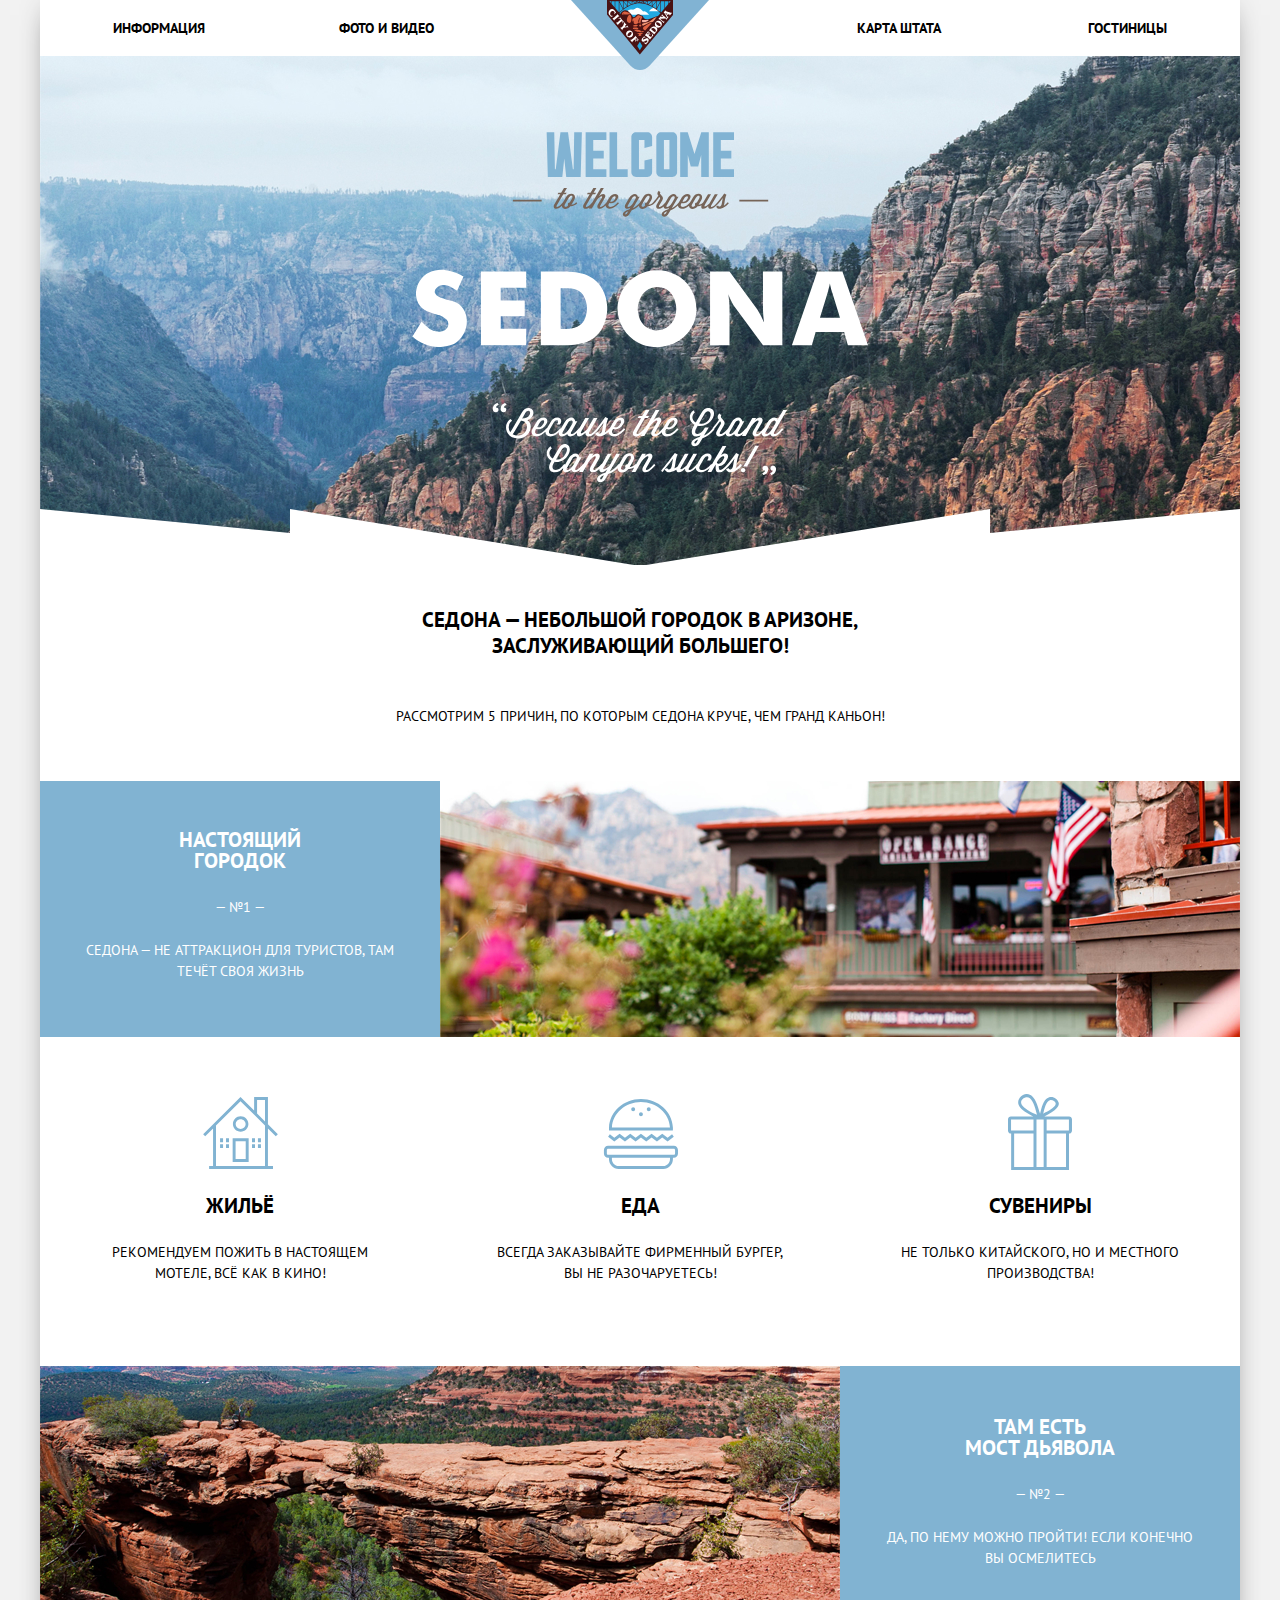
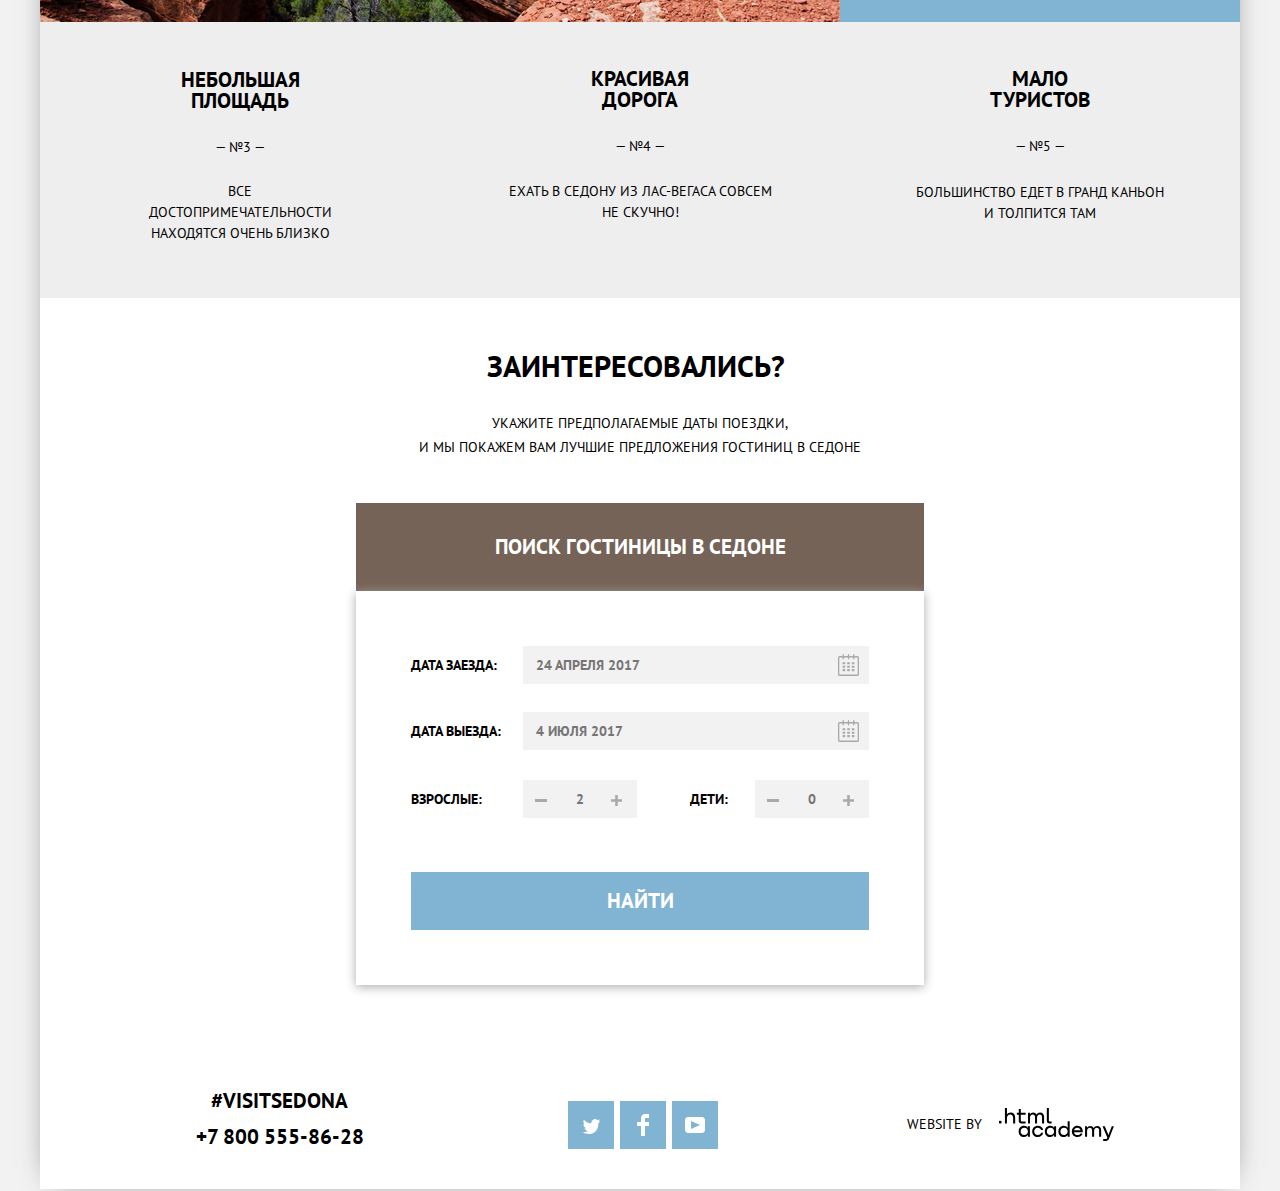
==== commit 32822fe6: "js" ====
--- a/index.html
+++ b/index.html
@@ -101,7 +101,7 @@
       <form class="find-hotel-form" action="https://echo.htmlacademy.ru" method="post">
         <label class="find-hotel-item input-flex-calendar" for="check-in">Дата заезда:</label>
         <div class="calendar-container input-flex-calendar">
-          <input class="form-background form-date" type="text" name="check-in" id="check-in"
+          <input class="form-background form-date-in" type="text" name="check-in" id="check-in"
             placeholder="24 апреля 2017">
           <button class="calendar button-input" type="button">
             <span class="visually-hidden">Выберите подходящую дату в календаре</span>
@@ -117,7 +117,7 @@
         </div>
         <label class="find-hotel-item input-flex-calendar" for="check-out">Дата выезда:</label>
         <div class="calendar-container input-flex-calendar">
-          <input class="form-background form-date" type="text" name="check-out" id="check-out"
+          <input class="form-background form-date-out" type="text" name="check-out" id="check-out"
             placeholder="4 июля 2017">
           <button class="calendar button-input" type="button">
             <span class="visually-hidden">Выберите подходящую дату в календаре</span>
@@ -133,7 +133,7 @@
         </div>
         <label class="find-hotel-item input-flex-lessmore" for="adults">Взрослые:</label>
         <div class="less-more-container input-flex-lessmore">
-          <input class="form-background form-people" type="text" name="adults" id="adults" placeholder="2">
+          <input class="form-background form-adults" type="text" name="adults" id="adults" placeholder="2">
           <button class="less button-input" type="button">
             <span class="visually-hidden">Уменьшить количество на единицу</span>
             <svg width="12" height="3" viewBox="0 0 12 3" fill="none" xmlns="http://www.w3.org/2000/svg">
@@ -151,7 +151,7 @@
         </div>
         <label class="find-hotel-item input-flex-lessmore left" for="kids">Дети:</label>
         <div class="less-more-container input-flex-lessmore">
-          <input class="form-background form-people" type="text" name="kids" id="kids" placeholder="0">
+          <input class="form-background form-kids" type="text" name="kids" id="kids" placeholder="0">
           <button class="less button-input" type="button">
             <span class="visually-hidden">Уменьшить количество на единицу</span>
             <svg width="12" height="3" viewBox="0 0 12 3" fill="none" xmlns="http://www.w3.org/2000/svg">
@@ -172,9 +172,10 @@
     </section>
     <section class="map">
       <h2 class="visually-hidden">Где находится Седона?</h2>
-      <a href="https://goo.gl/maps/r3oEEsJiwY8pr3YB9">
-        <img src="img/map.png" width="1199" height="594" alt="Как добраться до города">
-      </a>
+      <iframe
+        src="https://www.google.com/maps/embed?pb=!1m14!1m8!1m3!1d486491.42802501784!2d-111.93723599929747!3d34.93879926337647!3m2!1i1024!2i768!4f13.1!3m3!1m2!1s0x872da132f942b00d%3A0x5548c523fa6c8efd!2z0KHQtdC00L7QvdCwLCDQkNGA0LjQt9C-0L3QsCA4NjMzNiwg0KHQqNCQ!5e0!3m2!1sru!2sru!4v1626663251841!5m2!1sru!2sru"
+        width="1199" height="594" style="border:0;" allowfullscreen="" loading="lazy"
+        title="Расположение города на карте"></iframe>
     </section>
   </main>
   <footer class="main-footer footer-opacity">
@@ -262,6 +263,9 @@
       </a>
     </p>
   </footer>
+
+  <script src="js/script.js"></script>
+
 </body>
 
 </html>
--- a/css/style.css
+++ b/css/style.css
@@ -29,6 +29,7 @@
   --peach-basic: #F49774;
   --peach-light: #F4B1A4;
   --clear: rgba(0, 0, 0, 0);
+  --background-picture: #D5DEEC;
 }
 
 .visually-hidden {
@@ -161,7 +162,7 @@
 
 .greetings-picture {
   background-image: url(../img/main-page-imgs/background-photo.jpg);
-  background-color: var(--peach-light);
+  background-color: var(--background-picture);
   background-position: center;
   background-repeat: no-repeat;
   background-size: cover;
@@ -413,6 +414,10 @@
   position: relative;
 
   width: 1200px;
+}
+
+.modal-close {
+  display: none;
 }
 
 .modal-descripion {
@@ -496,7 +501,8 @@
   border: 2px solid var(--white-focus);
 }
 
-.form-date {
+.form-date-in,
+.form-date-out {
   box-sizing: border-box;
   width: 346px;
   height: 38px;
@@ -545,7 +551,8 @@
   fill: var(--blue-light);
 }
 
-.form-people {
+.form-adults,
+.form-kids {
   box-sizing: border-box;
   width: 114px;
   height: 38px;
@@ -590,8 +597,11 @@
   align-items: center;
 
   position: absolute;
-  top: 291px;
+  top: 293px;
   left: 316px;
+
+  animation-name: stretch;
+  animation-duration: 0.3s;
 }
 
 .map {
@@ -603,6 +613,10 @@
   width: 1200px;
 }
 
+.map iframe {
+  border: none;
+}
+
 .main-footer {
   background-color: var(--white-blocks);
   color: var(--black-text);
@@ -791,6 +805,7 @@
   background-color: var(--footer-opacity);
   height: 118px;
   padding-left: 79px;
+  z-index: 1;
 }
 
 .footer-copyright span {
@@ -1514,3 +1529,17 @@
   opacity: 1;
   color: var(--white-blocks);
 }
+
+/* Анимация */
+
+@keyframes stretch {
+  
+  40% {height: 40%;}
+  50% {height: 50%;}
+  60% {height: 60%;}
+  70% {height: 70%;}
+  80% {height: 80%;}
+  90% {height: 90%;}
+  95% {height: 95%;}
+  100% {height: 100%;}
+}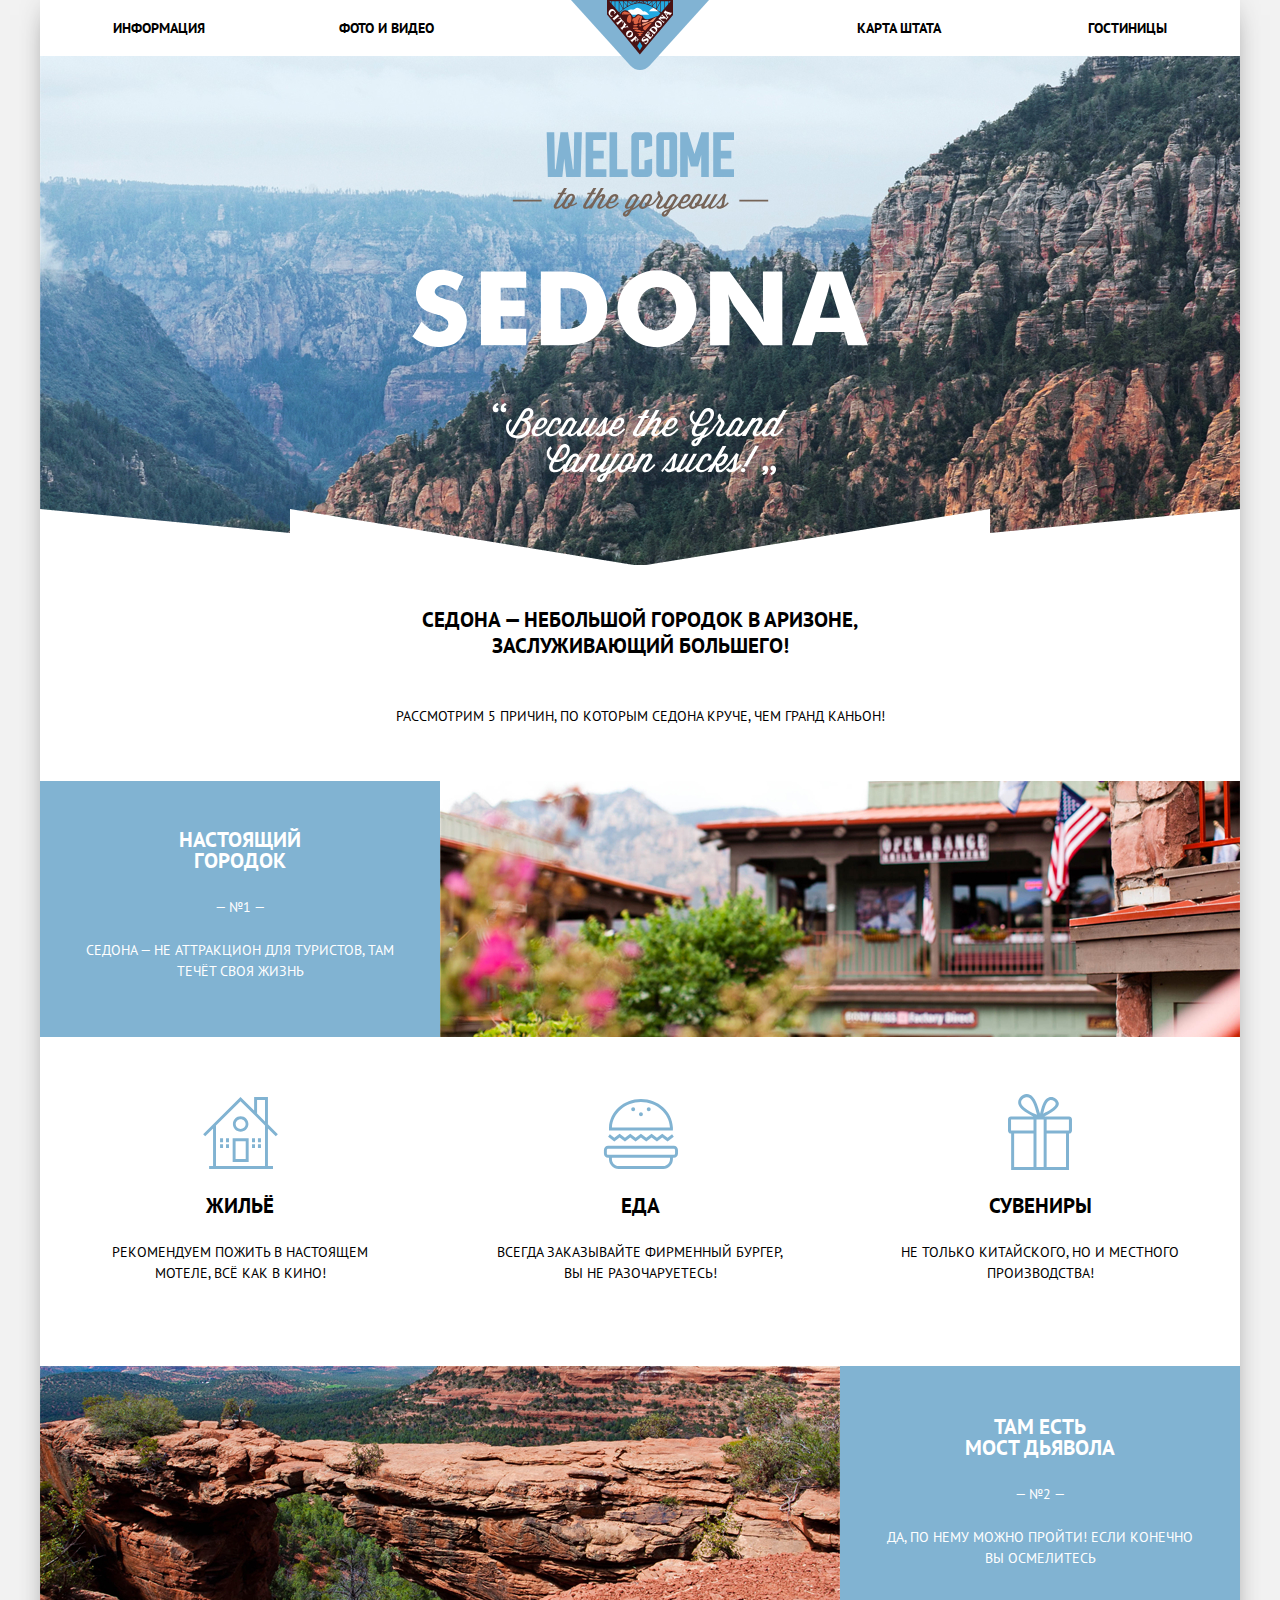
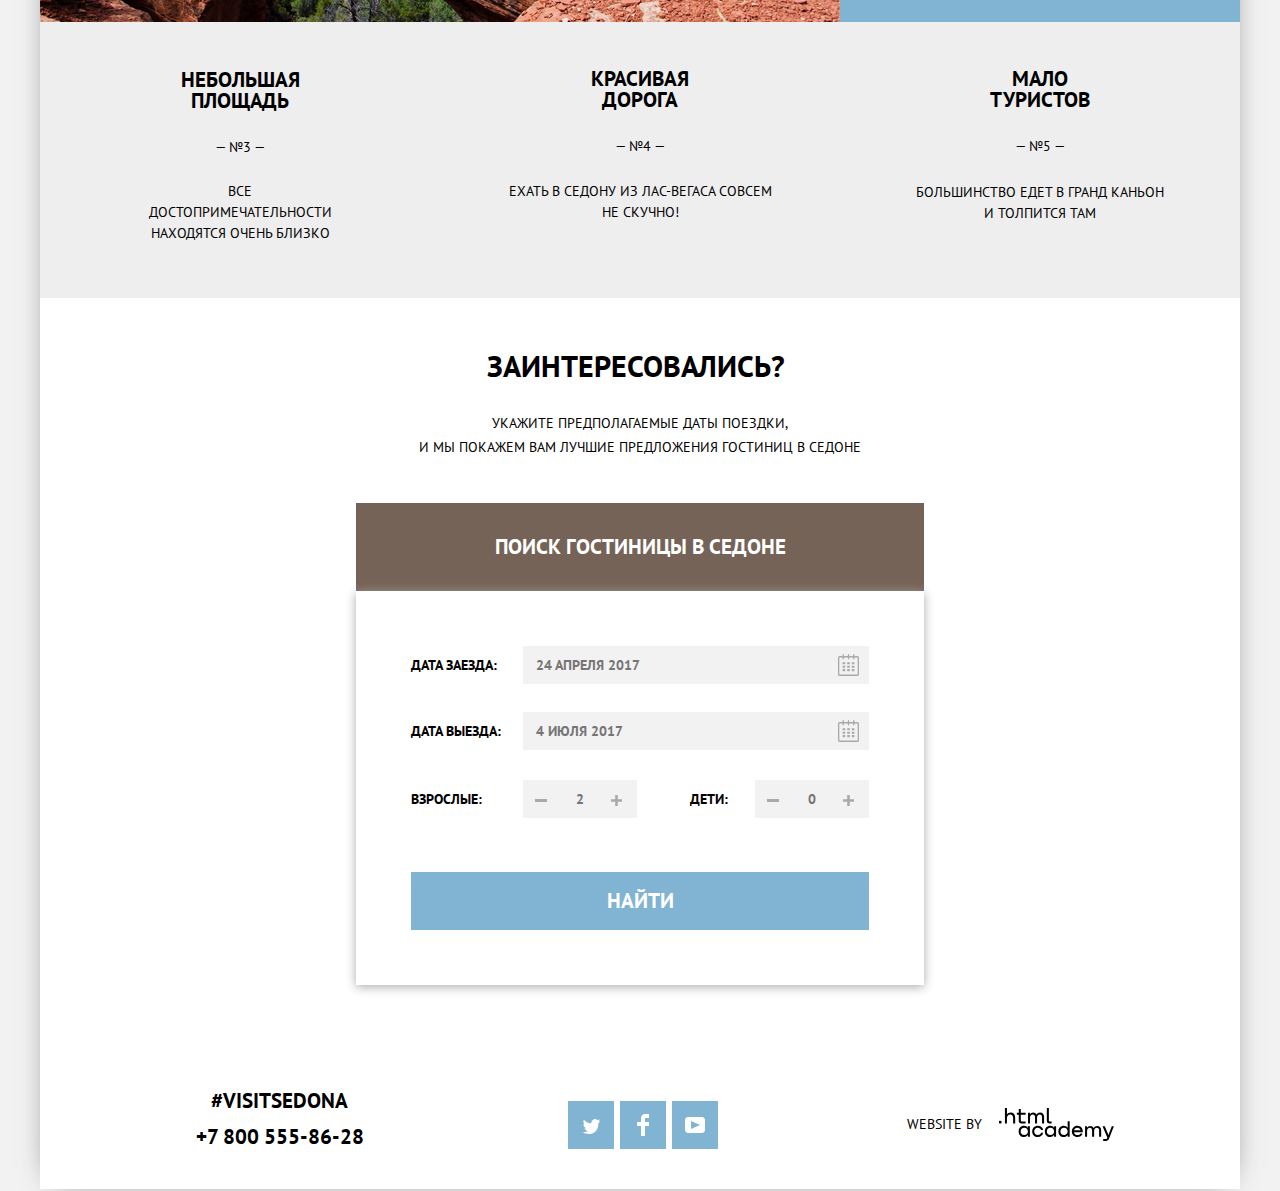
==== commit e960ff9a: "д2, карта" ====
--- a/index.html
+++ b/index.html
@@ -38,10 +38,6 @@
         <h1 class="welcome">Седона — небольшой городок в Аризоне,<br>заслуживающий большего!</h1>
         <p>Рассмотрим 5 причин, по которым Седона круче, чем Гранд Каньон!</p>
       </div>
-      <svg class="greetings-decoration" width="1200" height="57" viewBox="0 0 1200 57" fill="none"
-        xmlns="http://www.w3.org/2000/svg">
-        <path d="M0 57V0L250 24V0L600 57L950 0V24L1200 0V57H0Z" fill="white" />
-      </svg>
     </section>
     <section class="features">
       <h2 class="visually-hidden">Преимущества</h2>
@@ -174,8 +170,7 @@
       <h2 class="visually-hidden">Где находится Седона?</h2>
       <iframe
         src="https://www.google.com/maps/embed?pb=!1m14!1m8!1m3!1d486491.42802501784!2d-111.93723599929747!3d34.93879926337647!3m2!1i1024!2i768!4f13.1!3m3!1m2!1s0x872da132f942b00d%3A0x5548c523fa6c8efd!2z0KHQtdC00L7QvdCwLCDQkNGA0LjQt9C-0L3QsCA4NjMzNiwg0KHQqNCQ!5e0!3m2!1sru!2sru!4v1626663251841!5m2!1sru!2sru"
-        width="1199" height="594" style="border:0;" allowfullscreen="" loading="lazy"
-        title="Расположение города на карте"></iframe>
+        allowfullscreen="" loading="lazy" title="Расположение города на карте"></iframe>
     </section>
   </main>
   <footer class="main-footer footer-opacity">
--- a/css/style.css
+++ b/css/style.css
@@ -158,6 +158,22 @@
 .greetings {
   line-height: 26px;
   box-sizing: border-box;
+  position: relative;
+}
+
+.greetings::after {
+  content: "";
+  position: absolute;
+  top: 453px;
+  left: 0;
+  width: 1200px;
+  height: 57px;
+
+  background-image: url(../img/main-page-imgs/shape.png);
+  background-position: 0 0;
+  background-repeat: no-repeat;
+  background-size: cover;
+  z-index: 1;
 }
 
 .greetings-picture {
@@ -171,8 +187,6 @@
   padding: 0;
   height: 509px;
   width: 1200px;
-
-  position: relative;
 }
 
 .greetings-decoration {
@@ -416,8 +430,8 @@
   width: 1200px;
 }
 
-.modal-close {
-  display: none;
+.modal-hide {
+  visibility: hidden;
 }
 
 .modal-descripion {
@@ -614,7 +628,9 @@
 }
 
 .map iframe {
-  border: none;
+  width: 1200px;
+  height: 594px;
+  border: 0;
 }
 
 .main-footer {
@@ -1533,13 +1549,36 @@
 /* Анимация */
 
 @keyframes stretch {
-  
-  40% {height: 40%;}
-  50% {height: 50%;}
-  60% {height: 60%;}
-  70% {height: 70%;}
-  80% {height: 80%;}
-  90% {height: 90%;}
-  95% {height: 95%;}
-  100% {height: 100%;}
-}+
+  40% {
+    height: 40%;
+  }
+
+  50% {
+    height: 50%;
+  }
+
+  60% {
+    height: 60%;
+  }
+
+  70% {
+    height: 70%;
+  }
+
+  80% {
+    height: 80%;
+  }
+
+  90% {
+    height: 90%;
+  }
+
+  95% {
+    height: 95%;
+  }
+
+  100% {
+    height: 100%;
+  }
+}
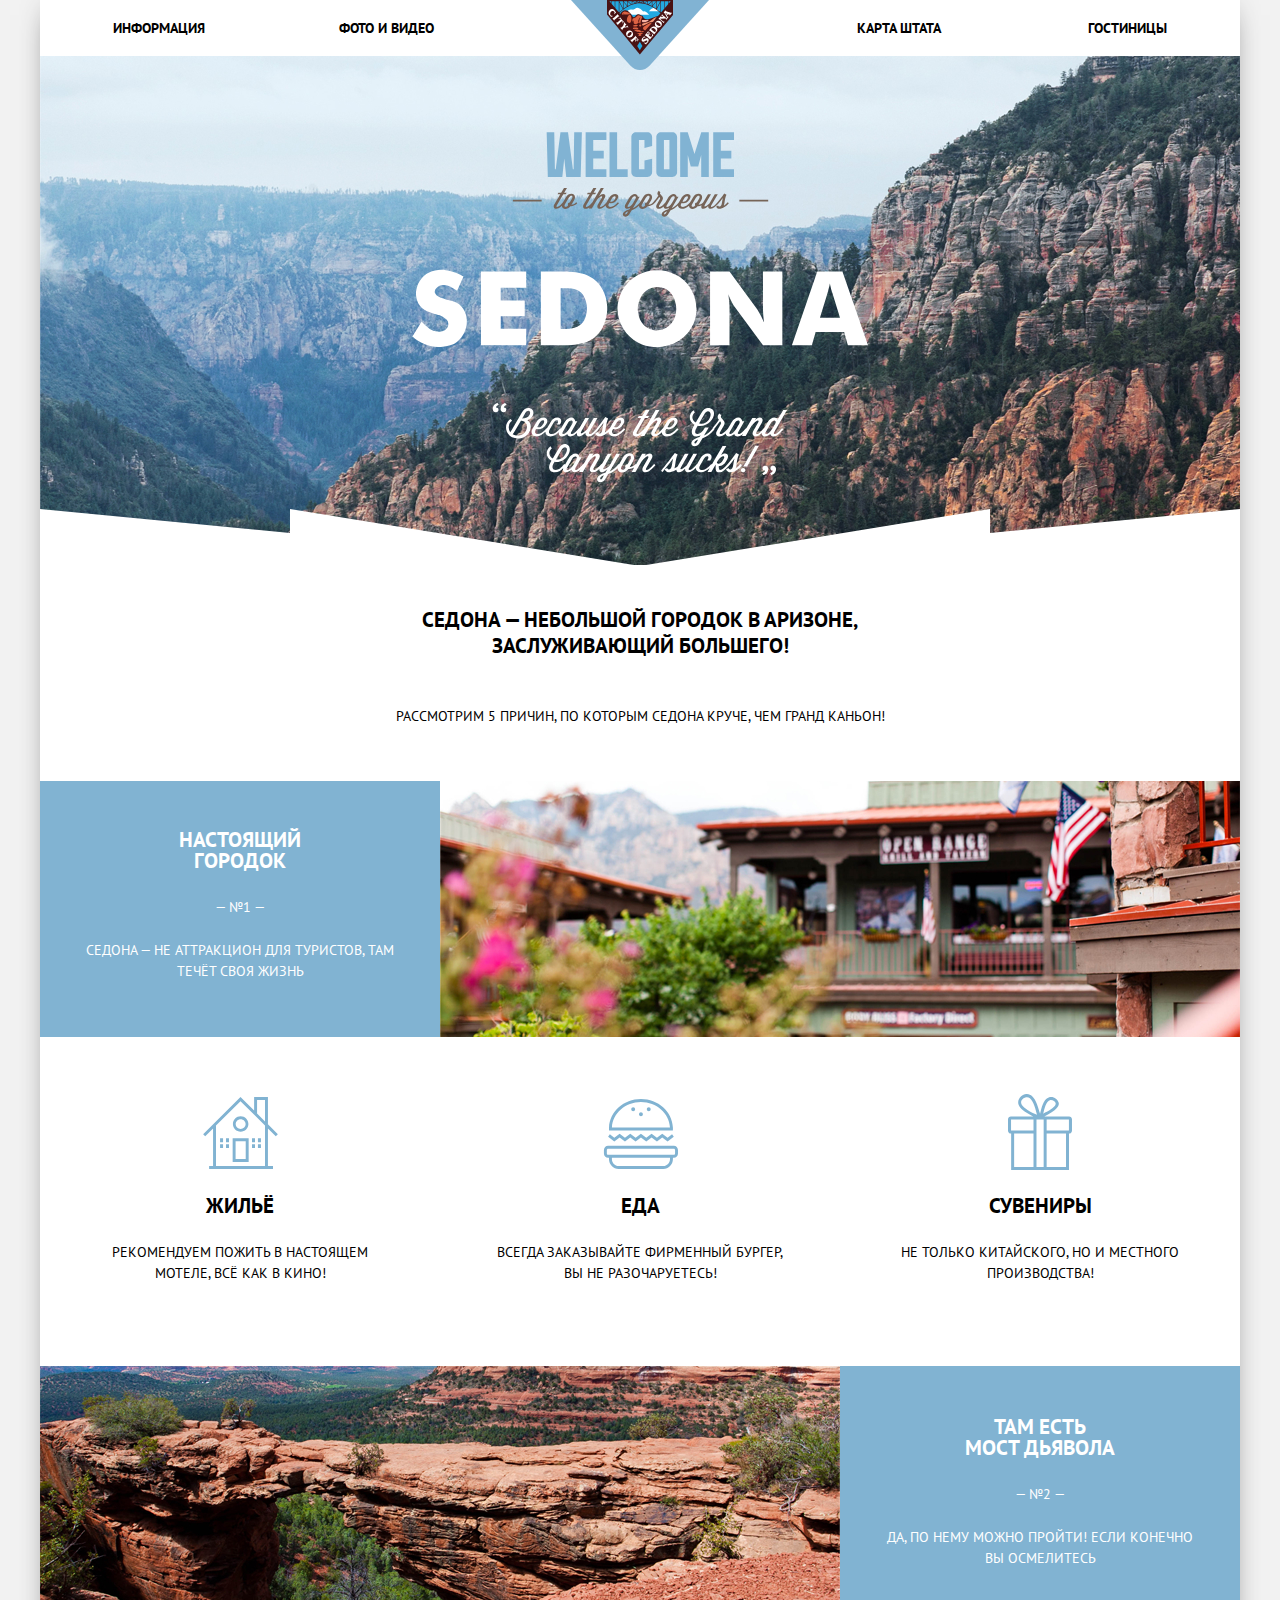
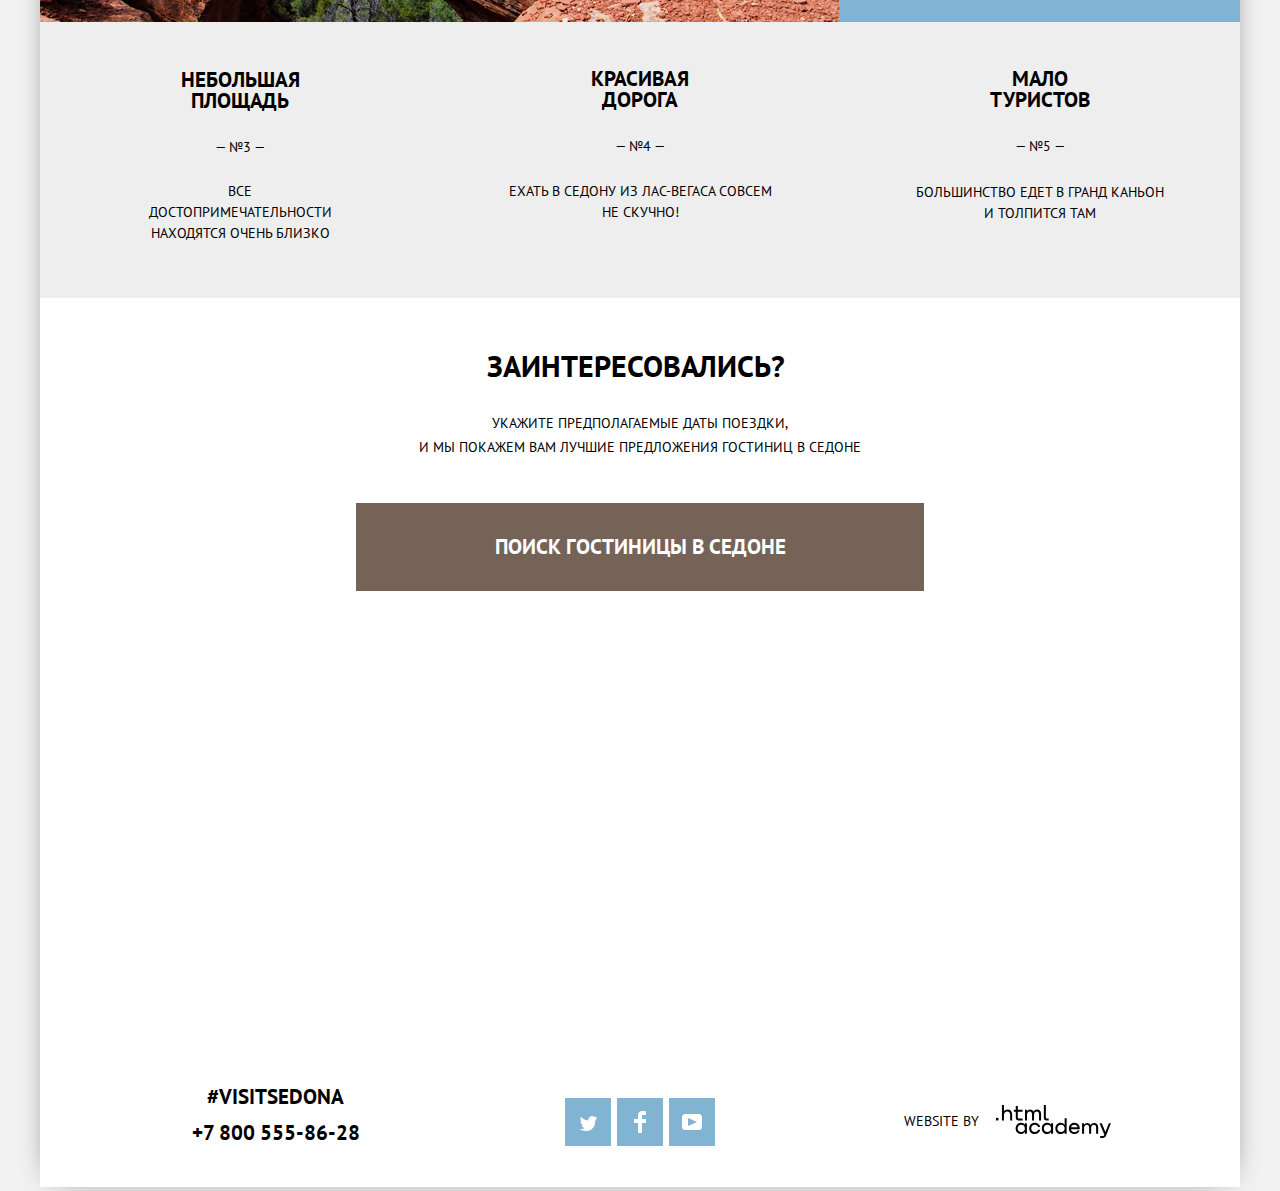
==== commit 60199055: "Третья попытка" ====
--- a/index.html
+++ b/index.html
@@ -7,7 +7,7 @@
   <link rel="stylesheet"
     href="https://fonts.googleapis.com/css2?family=PT+Sans:ital,wght@0,400;0,700;1,400;1,700&display=swap">
   <link href="css/normalize.css" rel="stylesheet">
-  <link href="css/style.css" rel="stylesheet">
+  <link href="css/style.min.css" rel="stylesheet">
   <link rel="icon" href="favicon.ico">
   <link rel="icon" href="img/favicon/icon.svg" type="image/svg+xml">
   <link rel="apple-touch-icon" href="img/favicon/180.png">
@@ -168,6 +168,7 @@
     </section>
     <section class="map">
       <h2 class="visually-hidden">Где находится Седона?</h2>
+      <img class="map-img" src="img/map.png" width="1199" height="594" alt="Расположение Седоны на карте">
       <iframe
         src="https://www.google.com/maps/embed?pb=!1m14!1m8!1m3!1d486491.42802501784!2d-111.93723599929747!3d34.93879926337647!3m2!1i1024!2i768!4f13.1!3m3!1m2!1s0x872da132f942b00d%3A0x5548c523fa6c8efd!2z0KHQtdC00L7QvdCwLCDQkNGA0LjQt9C-0L3QsCA4NjMzNiwg0KHQqNCQ!5e0!3m2!1sru!2sru!4v1626663251841!5m2!1sru!2sru"
         allowfullscreen="" loading="lazy" title="Расположение города на карте"></iframe>
@@ -259,7 +260,7 @@
     </p>
   </footer>
 
-  <script src="js/script.js"></script>
+  <script src="js/script.min.js"></script>
 
 </body>
 
--- a/css/style.min.css
+++ b/css/style.min.css
@@ -0,0 +1 @@
+:root{--black-text:#000000;--black-light:#333333;--blue-light:#81B3D2;--blue_bright:#23A9E1;--blue-basic:#81B3D3;--blue-hover:#669EC0;--blue-focus:#5496BD;--grey-dark:#766458;--grey-button:#766357;--grey-light:#A9A9A9;--grey-wet:#666666;--grey-extra-light:#CACACA;--grey-button-hover:#604E43;--grey-button-focus:#503E33;--grey-footer-focus:#BDBBBC;--grey-form:#F2F2F2;--grey-blocked:#6A6A6A;--grey-shadow:#ABABAB;--grey-form-hover:#EBEBEB;--white-blocks:#FFFFFF;--white-basic:#EEEEEE;--white-sides:#F2F2F2;--white-focus:#E5E5E5;--white-opacity:rgba(255, 255, 255, 0.3);--footer-opacity:rgba(255, 255, 255, 0.8);--brown:#491213;--peach-dark:#DC6243;--peach-basic:#F49774;--peach-light:#F4B1A4;--clear:rgba(0, 0, 0, 0);--background-picture:#D5DEEC}.visually-hidden{position:absolute;width:1px;height:1px;margin:-1px;border:0;padding:0;white-space:nowrap;clip-path:inset(100%);clip:rect(0 0 0 0);overflow:hidden}.page{height:100%;background-color:var(--white-sides)}.page-body{box-sizing:border-box;margin:0 auto;padding:0;font-family:"PT Sans","Arial",sans-serif;font-size:14px;line-height:21px;font-weight:400;color:var(--black-text);text-transform:uppercase;background-color:var(--white-blocks);box-shadow:0 0 30px -15px var(--black-light);min-height:100%;display:grid;grid-template-rows:min-content 1fr min-content;align-content:start}a{text-decoration:none}img{max-width:100%;height:auto}.main-header,.page-body{width:1200px}.main-navigation{position:relative;font-size:14px;line-height:26px;color:var(--black-text);background-color:var(--white-blocks);font-weight:700;box-sizing:border-box;margin:0;padding:0}.site-navigation{list-style:none;margin:0;padding:15px 73px;box-sizing:border-box;width:1200px;display:flex;justify-content:space-between}.main-header-logo{box-sizing:border-box;position:absolute;left:50%;transform:translatex(-50%);z-index:1}.site-navigation-item:nth-child(1){box-sizing:border-box;width:200px}.site-navigation-item:nth-child(2){box-sizing:border-box;width:200px;margin-right:175px}.site-navigation-item:nth-child(3),.site-navigation-item:nth-child(4){box-sizing:border-box;width:200px;text-align:end}.site-navigation-item:nth-child(4){margin:0}.site-navigation a{color:var(--black-text)}.site-navigation a:hover{color:var(--blue-light)}.site-navigation a:focus{color:var(--black-text);opacity:.3}.greetings{line-height:26px;box-sizing:border-box;position:relative}.greetings-picture,.greetings::after{background-repeat:no-repeat;background-size:cover;width:1200px}.greetings::after{content:"";position:absolute;top:453px;left:0;height:57px;background-image:url(../img/main-page-imgs/shape.svg);background-position:0 0;z-index:1}.greetings-picture{background-image:url(../img/main-page-imgs/background-photo.jpg);background-color:var(--background-picture);background-position:center;box-sizing:border-box;margin:0;padding:0;height:509px}.greetings-decoration{position:absolute;top:509px}.greetings-text,.welcome{box-sizing:border-box;margin:0;text-align:center}.greetings-text{background-color:var(--white-blocks);padding:42px 300px 52px;width:1200px}.greetings-text p{padding:0;margin-top:44px;margin-bottom:0}.welcome{font-size:21px;line-height:26px;font-weight:700}img.welcome-sedona{box-sizing:border-box;display:block;margin-left:auto;margin-right:auto;padding-top:76px;padding-bottom:216px}.features{margin:0}.features-list{list-style:none;margin:0;padding:0;box-sizing:border-box;display:grid;grid-template-columns:1fr 1fr 1fr;background-color:var(--white-basic);width:1200px}.feature-item h3,.feature-item-text{box-sizing:border-box;text-align:center}.feature-item h3{margin-top:0;margin-bottom:26px}.feature-item-text{width:400px;padding-top:46px;justify-content:center;padding-left:0;padding-right:0}.feature-special-1,.feature-special-2{background-color:var(--blue-light);color:var(--white-blocks);box-sizing:border-box;grid-column:1/-1;display:flex;flex-wrap:wrap}.feature-special-2{flex-direction:row-reverse;flex-wrap:nowrap}.entertainments-list{box-sizing:border-box;list-style:none;background-color:var(--white-blocks);color:var(--black-text);margin:0;padding:0;width:100%;display:grid;grid-template-columns:1fr 1fr 1fr}.entertainment-item{padding-left:0;padding-right:0}.entertainment-item h3,.feature-item h3{font-size:21px;line-height:21px;font-weight:700}.food,.house{background-repeat:no-repeat;width:400px}.entertainment-item h3,.house{box-sizing:border-box;text-align:center}.house{background-image:url(../img/icons-entertainments/home-icon.svg);background-position:center 60px;padding:158px 60px 68px}.food{background-image:url(../img/icons-entertainments/food-icon.svg);background-position:center 62px;padding:158px 50px 68px}.bridge,.food,.souvenirs,.true-town{box-sizing:border-box;text-align:center}.souvenirs{background-image:url(../img/icons-entertainments/present-icon.svg);background-repeat:no-repeat;background-position:center 56px;width:400px;padding:158px 60px 68px}.feature-item-text h3{text-align:center}.feature-item-text p{margin-bottom:22px}.bridge,.true-town{padding:48px 45px 30px}.bridge{padding:50px 45px 31px}.square{padding:47px 96px 54px}.road,.road p,.square,.square p{box-sizing:border-box;text-align:center}.square p{margin-top:23px;padding:0;margin-bottom:0}.road,.road p{padding:46px 68px 54px}.road p{margin-top:24px;padding:0;margin-bottom:0}.tourists,.tourists p{padding:46px 76px 54px;text-align:center}.tourists p{margin-top:25px;padding:0;margin-bottom:0}.interested,.modal,.tourists,.tourists p{box-sizing:border-box}.interested{font-size:30px;line-height:24px;margin-top:0;padding-top:56px;margin-left:447px;margin-right:455px;text-align:center}.modal{color:var(--black-text);background-color:var(--white-blocks);display:flex;justify-content:center;align-items:center;flex-direction:column;position:relative;width:1200px}.modal-descripion{text-align:center;margin-top:8px;line-height:24px}.modal-open{background-color:var(--grey-button);color:var(--white-blocks);box-sizing:border-box;margin-left:auto;margin-right:auto;margin-top:30px;padding:28px 136px;width:568px;height:88px}.modal-open:hover,.modal-submit{color:var(--white-blocks);text-align:center}.modal-submit{background-color:var(--blue-light);box-sizing:border-box;padding:20px 192px;width:458px;height:58px}.button{font-size:21px;line-height:26px;box-shadow:none;border:0;outline:0;text-transform:uppercase;font-weight:700;box-sizing:border-box;text-align:center}.modal-open:hover{background-color:var(--grey-button-hover)}.modal-open:focus{color:var(--white-opacity);background-color:var(--grey-button-focus);text-align:center}.modal-submit:hover{color:var(--white-blocks);background-color:var(--blue-hover);text-align:center}.modal-submit:focus{color:var(--white-opacity);background-color:var(--blue-focus);text-align:center}.form-background{background-color:var(--grey-form);border:2px solid var(--grey-form);text-transform:uppercase;font-weight:700}.form-background:hover{background-color:var(--grey-form-hover);border:2px solid var(--grey-form-hover)}.form-background:focus{background-color:var(--white-blocks);border:2px solid var(--white-focus)}.form-date-in,.form-date-out{box-sizing:border-box;width:346px;height:38px;padding-top:0;padding-left:11px}input:focus-visible{outline:0}.calendar-container::placeholder,.less-more-container::placeholder{opacity:1;color:var(--black-text)}.calendar-container{position:relative;box-sizing:border-box;width:346px;margin:0;padding:0;grid-column:2/-1}.calendar{position:absolute;border:0;right:4px;top:6px}.button-input{background-color:var(--clear)}.button-input:hover path,.button-input:hover rect{fill:var(--black-text)}.button-input:focus path,.button-input:focus rect{fill:var(--blue-light)}.form-adults,.form-kids{box-sizing:border-box;width:114px;height:38px;text-align:center}.less-more-container{position:relative;box-sizing:border-box;width:114px;margin:0;padding:0}.less,.more{position:absolute;border:0}.less{left:6px;top:8px}.more{right:9px;top:12px}.find-hotel-form{font-weight:700;box-sizing:border-box;text-align:left;width:568px;padding:53px 55px 55px;background-color:var(--white-blocks);margin-right:auto;box-shadow:0 2px 10px 0 var(--grey-shadow);display:flex;flex-wrap:wrap;justify-content:space-between;align-items:center;position:absolute;top:293px;left:316px}.modal-hide{display:none}.map{margin:0 auto -124px;text-align:center;width:1200px}.map iframe{width:100%;height:594px;border:0}.footer-social h2,.map-hide{display:none}.footer-info,.main-footer{box-sizing:border-box;text-align:center;color:var(--black-text)}.main-footer{background-color:var(--white-blocks);padding-bottom:0;padding-right:73px;padding-left:76px;margin:0;align-items:center;width:1200px;min-height:120px;display:grid;grid-template-columns:1fr 1fr 1fr}.footer-info{width:327px;font-size:21px;line-height:24px;font-weight:700;margin-top:28px;margin-bottom:auto;margin-left:-3px;padding-right:auto}.hashtag{margin:-10px 0 0}.contacts{margin-top:12px;margin-bottom:0}.footer-phone{text-align:center;color:var(--black-text)}.footer-phone:hover{color:var(--blue-light);text-align:center}.footer-phone:focus{color:var(--grey-button);text-align:center}.footer-social{text-align:center;width:400px;padding-left:125px;padding-right:125px;box-sizing:border-box;margin-top:-10px}.footer-social .social-list{list-style:none;margin:0;padding:0;box-sizing:border-box;justify-content:center;text-align:center}.social-button{color:var(--white-blocks);background-color:var(--blue-light)}.facebook,.twitter,.youtube{display:block;box-sizing:border-box;width:46px;height:48px;padding-top:17px}.facebook,.youtube{padding-top:13px}.youtube{padding-top:16px}.social-button:hover{background-color:var(--blue-hover)}.social-button:focus{background-color:var(--blue-focus)}.social-button:focus path{opacity:.3}.footer-copyright{box-sizing:border-box;width:327px;font-size:14px;line-height:26px;color:var(--black-text);align-self:center;margin:0;padding-left:64px;padding-bottom:5px;display:flex}.footer-copyright .button{margin-left:10px}.footer-copyright .button:hover{color:var(--blue-light);box-sizing:border-box;text-align:center}.footer-copyright .button:focus{color:var(--grey-footer-focus);box-sizing:border-box;text-align:center}.social-list{display:flex;padding-right:125px;padding-left:125px;margin:0;text-align:center}.social-list li{margin-right:6px}.social-list li:last-child{margin-right:0}.htmlacademy-logo:hover path,.sorting-item-active path{fill:var(--blue-light)}.htmlacademy-logo:focus path{fill:var(--grey-footer-focus)}.footer-opacity{background-color:var(--footer-opacity);min-height:120px;padding-left:75px;z-index:1}.footer-copyright span{margin-top:3px;margin-right:7px}.find-hotel-item{box-sizing:border-box;padding:0;margin:0;width:112px}.find-hotel-item:nth-child(4){text-align:center}.input-flex-calendar{margin-bottom:28px}.input-flex-lessmore{margin-bottom:54px;margin-top:2px}.left{width:65px;margin-left:auto}.modal-submit{grid-column:1/-1;justify-self:center;padding-top:16px}.catalog-body,.catalog-center{width:1200px}.active-page a{color:var(--grey-button)}.catalog-filter,.catalog-filter-name{line-height:21px;box-sizing:border-box}.catalog-filter{background-color:var(--blue-hover);background-image:url(../img/catalog-imgs/background-fitler.jpg);background-repeat:no-repeat;background-size:cover;font-size:14px;color:var(--white-blocks);padding:27px 64px 7px 0;width:1200px}.catalog-filter-name{font-size:16px;font-weight:700;margin-bottom:24px}.catalog-filter-form{display:grid;grid-template-columns:1fr 1fr 2fr;box-sizing:border-box}.filter-list{box-sizing:border-box;padding-left:73px}.filter-column{width:327px}.filter-column-3{box-sizing:border-box;margin:0 0 0 auto;padding:0;text-align:left;font-size:16px;line-height:21px;font-weight:700}.infrastructure-fieldset{margin:0 0 0 73px;padding:0 20px 0 0;border:0}.infrastructure-list{list-style:none;margin:0;padding:0;box-sizing:border-box;display:flex;flex-direction:column;align-items:flex-start;justify-content:space-between}.infrastructure-item{margin-bottom:25px;margin-left:37px}.infrastructure-item:nth-child(3){margin-bottom:0}.accommodation-fieldset{margin:0;padding:0;border:0}.accommodation-list{list-style:none;margin:0;padding:0;box-sizing:border-box;display:flex;flex-direction:column;align-items:start}.accommodation-item{margin-bottom:25px;margin-left:41px}.catalog-filter-button,.catalog-filter-price{background-color:var(--clear);color:var(--white-blocks);box-sizing:border-box}.catalog-filter-button{width:137px;height:36px;border:2px solid var(--white-blocks);border-radius:3px;text-transform:uppercase;margin-top:15px;margin-left:85px;font-size:14px;line-height:21px}.catalog-filter-button:hover,.catalog-results{background-color:var(--white-blocks);box-sizing:border-box}.catalog-filter-button:hover{color:var(--black-text)}.catalog-results{padding-top:30px;margin-bottom:5px}.sorting-flex{align-items:flex-start;justify-content:flex-start;padding-bottom:30px}.sorting-flex h3{box-sizing:border-box;width:200px;padding-left:73px;line-height:26px;font-size:21px;margin:0}.results-container,.results-sorting-list,.sorting-flex{box-sizing:border-box;display:flex;flex-wrap:wrap}.results-sorting-list{list-style:none;padding:0 0 0 34px;margin:0;font-size:12px;line-height:18px;width:888px;justify-content:flex-start;align-items:flex-start}.results-container{padding-left:35px;width:1000px;align-items:baseline}.results-sorting-name{box-sizing:border-box;font-size:12px;line-height:18px;width:75px;margin:0;padding:0}.results-sorting-item{font-size:12px;line-height:12px;box-sizing:border-box;margin-right:34px}.results-sorting-item a,.results-sorting-item a:hover{color:var(--black-text);opacity:.3;border-bottom:dotted 1px var(--blue-light)}.results-sorting-item a:hover{color:var(--blue-light);opacity:1}.results-sorting-item a:focus{color:var(--black-text);border:0;opacity:1}.sorting-item-active a{color:var(--blue-light);border:0;opacity:1}.sorting-item-active{margin-left:6px}.results-sorting-item:last-child{text-align:end;margin-left:auto;margin-right:73px;align-self:flex-end;margin-top:7px}.triangle a,.triangle:hover a{border:0;opacity:1}.results-sorting-triangle path{color:var(--grey-extra-light)}.results-sorting-triangle:hover path{fill:var(--black-text)}.results-sorting-triangle:focus path{fill:var(--blue-light)}.results-list{list-style:none;margin:0;padding:0;box-sizing:border-box;display:grid;grid-template-rows:auto auto auto;flex-wrap:wrap}.results-item{box-sizing:border-box;border-top:solid 1px var(--white-focus);padding-top:30px;padding-bottom:25px;width:1200px}.results-item:nth-child(3){box-sizing:border-box;border-bottom:solid 1px var(--white-focus)}.result-name{font-size:21px;line-height:26px;color:var(--black-text);font-weight:700;box-sizing:border-box;margin:0 0 10px;grid-column:1/-1}.more-info-button,.more-info-button:hover{color:var(--white-blocks);box-sizing:border-box}.more-info-button{font-size:14px;line-height:21px;font-weight:700;background-color:var(--blue-light);padding-top:4px;height:27px;width:110px;text-align:center}.more-info-button:hover{background-color:var(--blue-hover)}.more-info-button:focus{color:var(--white-opacity);background-color:var(--blue-focus);box-sizing:border-box}.book-button,.book-button:hover{color:var(--white-blocks);box-sizing:border-box}.book-button{font-size:14px;line-height:21px;font-weight:700;background-color:var(--grey-button);padding:4px 15px;height:27px;width:142px;text-align:center}.book-button:hover{background-color:var(--grey-button-hover)}.book-button:focus{color:var(--white-opacity);background-color:var(--grey-button-focus);box-sizing:border-box}.results-rating{box-sizing:border-box;width:200px;align-items:flex-end;margin-top:-8px;margin-left:auto}.stars{font-size:0;width:94px;height:17px;margin:7px 73px 47px auto;background-image:url(../img/icons-buttons/star.svg);background-repeat:space}.stars-four{width:88px}.stars-three{width:64px}.stars-two{width:40px}.hotel-card,.rating{box-sizing:border-box}.rating{background-color:var(--grey-form);text-align:center;width:110px;margin:0 73px 0 auto;padding-left:3px;padding-top:4px;height:27px}.hotel-card{display:flex;align-items:flex-start;justify-content:space-around;margin-bottom:-1px}.results-img{box-sizing:border-box;width:208px;justify-content:flex-end;padding-left:73px}.results-text{box-sizing:border-box;width:700px;align-self:flex-start;margin-left:29px;margin-right:0;padding:0;display:grid;grid-template-columns:110px auto;gap:6px;vertical-align:middle}.results-text p{margin-top:0;margin-bottom:10px}.results-text h3{margin:-6px 0 0;padding:0}.result-name a{color:var(--black-text)}.result-name a:hover{color:var(--blue-focus)}.result-name a:active{color:var(--black-text);opacity:.3}.accommodation-item label,.infrastructure-item label{position:relative;display:block;cursor:pointer;user-select:none}.catalog-filter-checkbox+label::before{content:"";position:absolute;left:-39px;top:0;background-image:url(../img/icons-buttons/checkbox-off.svg);background-repeat:no-repeat;background-position:0 0;width:23px;height:23px}.catalog-filter-checkbox:checked+label::after{content:"";position:absolute;top:0;left:-39px;width:27px;height:23px;border:0;background-image:url(../img/icons-buttons/checkbox-on.svg);background-repeat:no-repeat;background-position:0 0}.catalog-filter-checkbox:checked+label::before{display:none}.catalog-filter-checkbox:disabled+label::before{content:"";position:absolute;left:-39px;top:0;background-image:url(../img/icons-buttons/checkbox-off-disabled.svg);background-repeat:no-repeat;background-position:0 0;width:23px;height:23px}.catalog-filter-checkbox:checked:disabled+label::after{content:"";position:absolute;top:0;left:-39px;width:27px;height:23px;border:0;background-image:url(../img/icons-buttons/checkbox-on-disabled.svg);background-repeat:no-repeat;background-position:0 0}.catalog-filter-checkbox:checked:focus+label::after,.catalog-filter-checkbox:focus+label::before{opacity:.5}.filter-item{margin:0;padding:0;border:0}.range-filter{width:317px;margin-top:11px}.filter-item legend{font-size:16px;line-height:21px;text-transform:uppercase;font-weight:700}.range-controls{box-sizing:content-box;height:20px;position:relative;padding-top:9px}.range-controls .scale{height:2px}.scale{background:var(--white-opacity)}.bar{width:75%;margin-left:0;background:var(--white-blocks)}.range-controls .bar{width:80%;height:2px}.range-controls .toggle,.toggle:hover{box-shadow:0 3px 2px 0 var(--grey-shadow)}.range-controls .toggle{width:5px;height:5px;padding:0;border:8px solid var(--white-blocks);background-color:var(--grey-shadow);border-radius:50%;position:absolute;top:-1px;left:-1px;cursor:pointer}.toggle:hover{width:6px;height:6px;border:10px solid var(--white-blocks);top:-3px;left:-4px}.range-controls .toggle-min{left:0}.range-controls .toggle-max{left:251px}.price-controls label{text-transform:uppercase;font-family:"PT Sans","Arial",sans-serif;font-size:16px}.price-controls input{box-sizing:border-box;width:158px;height:32px;text-align:center;color:var(--white-blocks);background:0 0;border:0;line-height:21px;font-family:inherit;font-size:inherit}.filter-legend{margin-bottom:10px;margin-left:3px}.price-controls{border:2px solid var(--white-blocks);border-radius:3px;box-sizing:border-box;width:317px;display:flex;position:relative}.rectangle{position:absolute;left:50%;top:5px}.toggle-min{left:0}.toggle-max{left:75%}.max-price input,.min-price input{text-transform:uppercase;font-size:14px;line-height:21px;color:var(--white-blocks);opacity:1;font-weight:400}.max-price::placeholder,.min-price::placeholder{opacity:1;color:var(--white-blocks)}